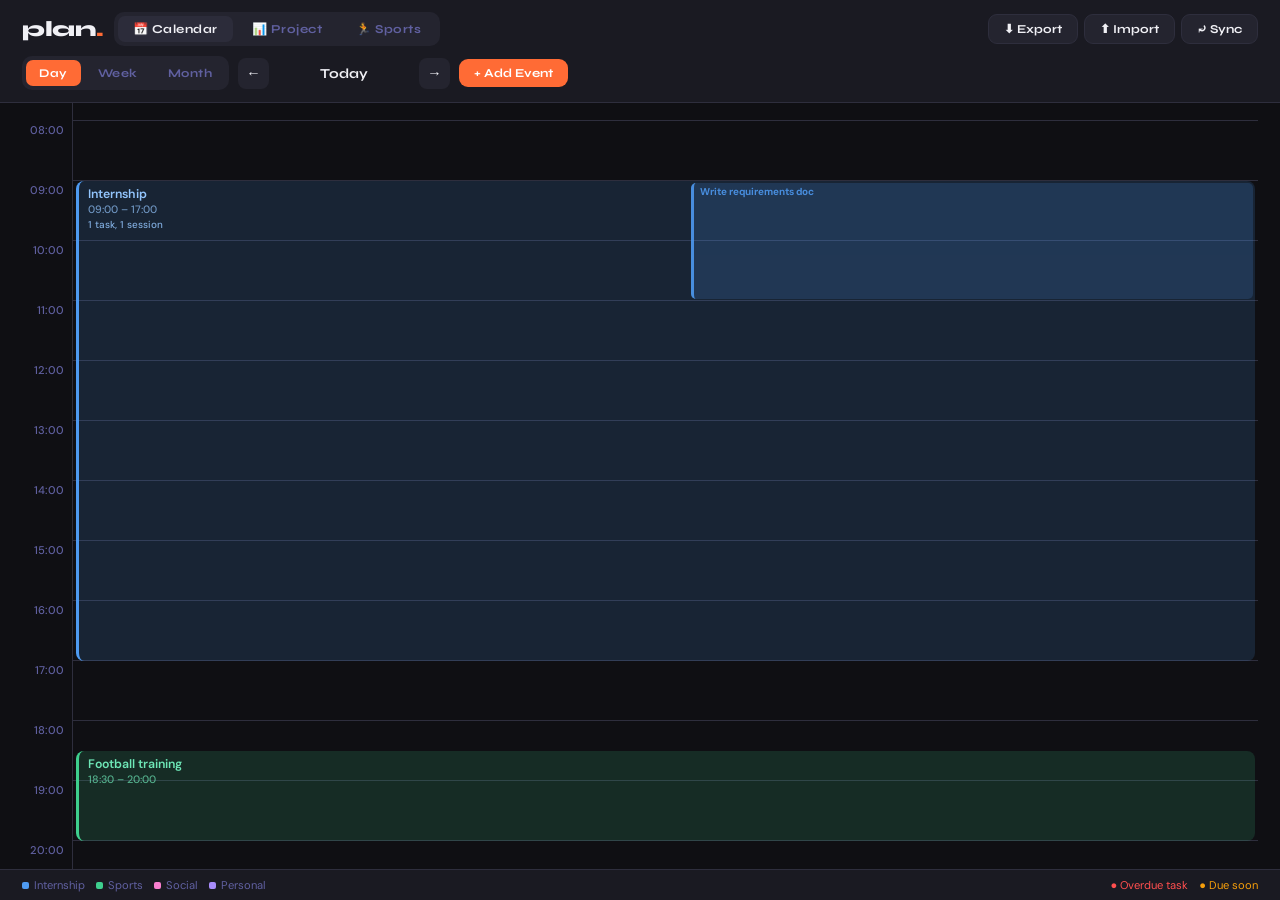
==== index.html @ 1629f1dd "Add files via upload" ====
<!DOCTYPE html>
<html lang="en">
<head>
<meta charset="UTF-8">
<meta name="viewport" content="width=device-width, initial-scale=1.0">
<title>plan.</title>
<link href="https://fonts.googleapis.com/css2?family=Syne:wght@400;600;700;800&family=DM+Sans:ital,wght@0,300;0,400;0,500;1,400&display=swap" rel="stylesheet">
<style>
:root{
  --bg:#0f0f13;--surface:#1a1a22;--surface2:#24242f;--surface3:#2c2c3a;
  --border:#2e2e3d;--text:#f0f0f5;--muted:#6060a0;--accent:#ff6b35;
  --work:#4e9af1;--sports:#3ecf8e;--social:#f97fcf;--personal:#a78bfa;
  --danger:#ff4f4f;--warn:#f59e0b;--ok:#3ecf8e;--radius:12px;
}
*{box-sizing:border-box;margin:0;padding:0;}
body{background:var(--bg);color:var(--text);font-family:'DM Sans',sans-serif;height:100vh;display:flex;flex-direction:column;overflow:hidden;}

/* ─── HEADER ─── */
header{display:flex;align-items:center;justify-content:space-between;padding:12px 22px;border-bottom:1px solid var(--border);background:var(--surface);flex-shrink:0;gap:10px;flex-wrap:wrap;}
.logo{font-family:'Syne',sans-serif;font-weight:800;font-size:1.35rem;letter-spacing:-.5px;white-space:nowrap;}
.logo span{color:var(--accent);}
.page-tabs{display:flex;gap:4px;background:var(--surface2);padding:4px;border-radius:10px;}
.page-tab{padding:6px 15px;border:none;background:none;color:var(--muted);font-family:'Syne',sans-serif;font-weight:700;font-size:.76rem;cursor:pointer;border-radius:7px;transition:all .2s;letter-spacing:.5px;}
.page-tab.active{background:var(--surface3);color:var(--text);}
.view-tabs{display:flex;gap:4px;background:var(--surface2);padding:4px;border-radius:10px;}
.view-tab{padding:6px 13px;border:none;background:none;color:var(--muted);font-family:'Syne',sans-serif;font-weight:700;font-size:.74rem;cursor:pointer;border-radius:7px;transition:all .2s;letter-spacing:.5px;}
.view-tab.active{background:var(--accent);color:#fff;}
.header-nav{display:flex;align-items:center;gap:7px;}
.nav-arrow{background:var(--surface2);border:none;color:var(--text);width:31px;height:31px;border-radius:8px;cursor:pointer;font-size:.9rem;display:flex;align-items:center;justify-content:center;transition:background .2s;}
.nav-arrow:hover{background:var(--border);}
.period-label{font-family:'Syne',sans-serif;font-weight:700;font-size:.86rem;min-width:136px;text-align:center;}
.btn-primary{background:var(--accent);color:#fff;border:none;padding:7px 15px;border-radius:9px;font-family:'Syne',sans-serif;font-weight:700;font-size:.76rem;cursor:pointer;transition:opacity .2s;white-space:nowrap;}
.btn-primary:hover{opacity:.85;}
.btn-secondary{background:var(--surface2);border:1px solid var(--border);color:var(--text);padding:7px 15px;border-radius:9px;font-family:'Syne',sans-serif;font-weight:700;font-size:.76rem;cursor:pointer;transition:background .2s;white-space:nowrap;}
.btn-secondary:hover{background:var(--surface3);}

/* ─── LAYOUT ─── */
.app-body{flex:1;display:flex;overflow:hidden;min-height:0;}
.main-panel{flex:1;overflow-y:auto;overflow-x:hidden;padding:18px 22px;min-height:0;}

/* ─── DAILY ─── */
.daily-view{display:grid;grid-template-columns:50px 1fr;min-width:0;}
.time-col-sticky{position:sticky;left:0;z-index:4;background:var(--bg);}
.time-slot-label{height:60px;display:flex;align-items:flex-start;padding-top:2px;color:var(--muted);font-size:.7rem;font-weight:500;justify-content:flex-end;padding-right:8px;}
.events-col{border-left:1px solid var(--border);position:relative;}
.time-row{height:60px;border-bottom:1px solid var(--border);position:relative;}
.time-row:hover{background:rgba(255,107,53,.03);}
.day-event{position:absolute;border-radius:8px;padding:5px 9px;font-size:.77rem;font-weight:500;cursor:pointer;z-index:2;overflow:hidden;border-left:3px solid;transition:opacity .15s;}
.day-event .ev-title{font-weight:600;white-space:nowrap;overflow:hidden;text-overflow:ellipsis;}
.day-event .ev-time{font-size:.67rem;opacity:.7;}
.day-event .ev-badge{font-size:.62rem;opacity:.85;margin-top:2px;white-space:nowrap;overflow:hidden;text-overflow:ellipsis;}
.day-event .ev-edit{position:absolute;top:4px;right:6px;opacity:0;font-size:.67rem;cursor:pointer;background:rgba(0,0,0,.3);padding:1px 4px;border-radius:3px;}
.day-event:hover .ev-edit{opacity:1;}

/* session chips inside internship blocks */
.session-chip{position:absolute;border-radius:5px;padding:2px 6px;font-size:.62rem;font-weight:700;cursor:pointer;z-index:3;white-space:nowrap;overflow:hidden;text-overflow:ellipsis;border-left:2px solid;opacity:.9;}
.session-chip:hover{opacity:1;filter:brightness(1.15);}

/* ─── WEEKLY ─── */
.week-grid{display:grid;grid-template-columns:50px repeat(7,1fr);border:1px solid var(--border);border-radius:var(--radius);overflow:hidden;}
.week-header-cell{background:var(--surface);padding:9px 4px;text-align:center;font-family:'Syne',sans-serif;font-weight:600;font-size:.72rem;border-bottom:1px solid var(--border);border-right:1px solid var(--border);}
.week-header-cell.today-col{color:var(--accent);}
.week-header-cell .day-num{display:block;font-size:1.2rem;font-weight:800;line-height:1;margin-top:2px;}
.week-time-label{height:50px;display:flex;align-items:flex-start;padding-top:2px;color:var(--muted);font-size:.66rem;justify-content:flex-end;padding-right:6px;border-right:1px solid var(--border);border-bottom:1px solid var(--border);background:var(--surface);}
.week-cell{height:50px;border-right:1px solid var(--border);border-bottom:1px solid var(--border);position:relative;}
.week-cell:hover{background:rgba(255,107,53,.04);}
.week-cell.today-col{background:rgba(255,107,53,.04);}
.week-event{position:absolute;border-radius:5px;padding:2px 5px;font-size:.64rem;font-weight:600;cursor:pointer;overflow:hidden;white-space:nowrap;text-overflow:ellipsis;z-index:2;border-left:3px solid;min-width:0;}

/* ─── MONTHLY ─── */
.month-grid{display:grid;grid-template-columns:repeat(7,1fr);gap:1px;background:var(--border);border:1px solid var(--border);border-radius:var(--radius);overflow:hidden;}
.month-day-header{background:var(--surface);padding:8px;text-align:center;font-family:'Syne',sans-serif;font-weight:700;font-size:.7rem;color:var(--muted);letter-spacing:1px;}
.month-cell{background:var(--surface);min-height:92px;padding:6px;transition:background .15s;}
.month-cell:hover{background:var(--surface2);}
.month-cell.other-month{opacity:.3;}
.month-cell.today{background:rgba(255,107,53,.08);}
.month-day-num{font-family:'Syne',sans-serif;font-weight:700;font-size:.78rem;margin-bottom:4px;width:22px;height:22px;display:flex;align-items:center;justify-content:center;border-radius:50%;}
.today .month-day-num{background:var(--accent);color:#fff;}
.month-event{font-size:.62rem;font-weight:600;border-radius:4px;padding:2px 5px;margin-bottom:2px;cursor:pointer;white-space:nowrap;overflow:hidden;text-overflow:ellipsis;border-left:2px solid;}
.month-more{font-size:.6rem;color:var(--muted);margin-top:2px;}

/* ─── CATEGORIES ─── */
.cat-work{background:rgba(78,154,241,.15);border-color:var(--work);color:#93c5fd;}
.cat-sports{background:rgba(62,207,142,.15);border-color:var(--sports);color:#6ee7b7;}
.cat-social{background:rgba(249,127,207,.15);border-color:var(--social);color:#fbcfe8;}
.cat-personal{background:rgba(167,139,250,.15);border-color:var(--personal);color:#c4b5fd;}

/* ─── GANTT ─── */
.gantt-page{flex:1;display:flex;flex-direction:column;overflow:hidden;}
.gantt-toolbar{padding:13px 22px;border-bottom:1px solid var(--border);display:flex;align-items:center;gap:12px;flex-shrink:0;background:var(--surface);}
.gantt-toolbar h2{font-family:'Syne',sans-serif;font-weight:800;font-size:.98rem;flex:1;}
.progress-bar-wrap{display:flex;align-items:center;gap:8px;}
.progress-bar{width:130px;height:7px;background:var(--surface3);border-radius:10px;overflow:hidden;}
.progress-fill{height:100%;background:linear-gradient(90deg,var(--ok),#2dd4bf);border-radius:10px;transition:width .4s;}
.progress-label{font-size:.74rem;color:var(--muted);font-family:'Syne',sans-serif;font-weight:700;min-width:32px;}
.behind-badge{background:rgba(255,79,79,.1);border:1px solid rgba(255,79,79,.25);color:var(--danger);font-size:.7rem;font-weight:700;padding:3px 9px;border-radius:6px;font-family:'Syne',sans-serif;white-space:nowrap;}
.gantt-container{flex:1;overflow:auto;padding:14px 22px 40px;}
.phase-section{margin-bottom:18px;}
.phase-header{display:flex;align-items:center;gap:8px;margin-bottom:7px;}
.phase-header h3{font-family:'Syne',sans-serif;font-weight:800;font-size:.86rem;letter-spacing:.3px;}
.phase-progress{font-size:.7rem;color:var(--muted);}
.btn-add-task{background:none;border:1px dashed var(--border);color:var(--muted);font-size:.7rem;padding:2px 9px;border-radius:6px;cursor:pointer;transition:all .2s;font-family:'DM Sans',sans-serif;}
.btn-add-task:hover{border-color:var(--accent);color:var(--accent);}
.btn-add-phase{background:none;border:1px dashed var(--border);color:var(--muted);font-size:.76rem;padding:7px 15px;border-radius:8px;cursor:pointer;transition:all .2s;font-family:'Syne',sans-serif;font-weight:700;margin-top:8px;display:block;}
.btn-add-phase:hover{border-color:var(--accent);color:var(--accent);}
.gantt-row{display:flex;align-items:center;margin-bottom:4px;min-height:32px;}
.gantt-info{width:200px;flex-shrink:0;display:flex;align-items:center;gap:6px;padding-right:10px;}
.gantt-status-dot{width:7px;height:7px;border-radius:50%;flex-shrink:0;}
.gantt-status-dot.done{background:var(--ok);}
.gantt-status-dot.in-progress{background:var(--warn);}
.gantt-status-dot.behind{background:var(--danger);}
.gantt-status-dot.todo{background:var(--border);}
.gantt-task-name{font-size:.76rem;font-weight:500;flex:1;white-space:nowrap;overflow:hidden;text-overflow:ellipsis;cursor:pointer;}
.gantt-task-name:hover{color:var(--accent);}
.gantt-bar-area{flex:1;position:relative;height:28px;overflow:visible;}
.gantt-bar{position:absolute;height:20px;top:4px;border-radius:5px;cursor:pointer;transition:opacity .2s;display:flex;align-items:center;padding:0 7px;font-size:.61rem;font-weight:700;white-space:nowrap;overflow:hidden;min-width:4px;}
.gantt-bar:hover{opacity:.75;}
.gantt-bar.behind-bar{box-shadow:0 0 0 2px var(--danger);}
.gantt-bar.done-bar{opacity:.55;}
/* session ticks on gantt bar */
.gantt-session-tick{position:absolute;top:4px;height:20px;width:3px;border-radius:2px;background:rgba(255,255,255,.45);z-index:4;pointer-events:none;}
.gantt-today-line{position:absolute;top:-2px;bottom:-2px;width:2px;background:var(--accent);opacity:.7;z-index:3;pointer-events:none;border-radius:1px;}
.gantt-deadline-marker{position:absolute;top:0;bottom:0;width:2px;background:var(--danger);opacity:.45;z-index:2;pointer-events:none;}
.gantt-warning{display:inline-flex;align-items:center;gap:2px;font-size:.6rem;color:var(--danger);}
.date-headers{display:flex;margin-left:200px;margin-bottom:4px;position:sticky;top:0;z-index:10;background:var(--bg);padding:4px 0;}
.date-header-cell{flex-shrink:0;text-align:center;font-size:.57rem;color:var(--muted);font-weight:600;line-height:1.3;}
.date-header-cell.is-today{color:var(--accent);font-weight:800;}
.gantt-subtask-row{display:flex;align-items:center;margin-bottom:3px;min-height:24px;}
.gantt-subtask-name{font-size:.7rem;color:var(--muted);flex:1;white-space:nowrap;overflow:hidden;text-overflow:ellipsis;cursor:pointer;}
.gantt-subtask-name:hover{color:var(--text);}
.gantt-subtask-name.done-st{text-decoration:line-through;}

/* ─── MODALS ─── */
.modal-overlay{display:none;position:fixed;inset:0;background:rgba(0,0,0,.65);backdrop-filter:blur(4px);z-index:200;align-items:center;justify-content:center;}
.modal-overlay.open{display:flex;}
.modal{background:var(--surface);border:1px solid var(--border);border-radius:16px;padding:22px;width:440px;max-width:95vw;animation:modalIn .2s ease;max-height:90vh;overflow-y:auto;}
.modal.wide{width:520px;}
@keyframes modalIn{from{transform:translateY(12px);opacity:0}to{transform:translateY(0);opacity:1}}
.modal h2{font-family:'Syne',sans-serif;font-weight:800;font-size:1.08rem;margin-bottom:14px;}
.form-group{margin-bottom:12px;}
.form-group label{display:block;font-size:.7rem;font-weight:500;color:var(--muted);margin-bottom:4px;text-transform:uppercase;letter-spacing:.5px;}
.form-group input,.form-group select,.form-group textarea{width:100%;background:var(--surface2);border:1px solid var(--border);border-radius:8px;color:var(--text);padding:8px 10px;font-family:'DM Sans',sans-serif;font-size:.84rem;outline:none;transition:border-color .2s;}
.form-group input:focus,.form-group select:focus,.form-group textarea:focus{border-color:var(--accent);}
.form-row{display:grid;grid-template-columns:1fr 1fr;gap:10px;}
.form-row-3{display:grid;grid-template-columns:1fr 1fr 1fr;gap:10px;}
.form-group select option{background:var(--surface2);}
.modal-actions{display:flex;gap:8px;margin-top:14px;justify-content:flex-end;}
.btn-cancel{background:var(--surface2);border:1px solid var(--border);color:var(--text);padding:7px 14px;border-radius:8px;cursor:pointer;font-family:'Syne',sans-serif;font-weight:600;font-size:.78rem;transition:background .2s;}
.btn-cancel:hover{background:var(--border);}
.btn-save{background:var(--accent);border:none;color:#fff;padding:7px 18px;border-radius:8px;cursor:pointer;font-family:'Syne',sans-serif;font-weight:700;font-size:.78rem;transition:opacity .2s;}
.btn-save:hover{opacity:.85;}
.btn-delete{background:rgba(255,60,60,.1);border:1px solid rgba(255,60,60,.2);color:#ff6060;padding:7px 13px;border-radius:8px;cursor:pointer;font-family:'Syne',sans-serif;font-weight:600;font-size:.78rem;transition:background .2s;margin-right:auto;}
.btn-delete:hover{background:rgba(255,60,60,.2);}
.suggest-box{background:var(--surface2);border:1px solid var(--border);border-radius:8px;padding:9px 11px;margin-top:7px;font-size:.77rem;line-height:1.5;}
.suggest-box strong{color:var(--accent);}
.suggest-box a{color:var(--accent);text-decoration:none;font-weight:700;}

/* ─── TASK POPUP MODAL ─── */
.popup-task{background:var(--surface2);border:1px solid var(--border);border-radius:10px;padding:11px 13px;margin-bottom:8px;}
.popup-task-header{display:flex;align-items:flex-start;gap:9px;}
.popup-task-name{font-family:'Syne',sans-serif;font-weight:700;font-size:.88rem;flex:1;cursor:pointer;}
.popup-task-name:hover{color:var(--accent);}
.popup-task-meta{display:flex;gap:6px;margin-top:5px;flex-wrap:wrap;align-items:center;padding-left:25px;}
.popup-subtasks{margin-top:9px;padding-left:25px;display:flex;flex-direction:column;gap:5px;}
.subtask-row{display:flex;align-items:center;gap:7px;}
.subtask-name{font-size:.8rem;flex:1;cursor:pointer;}
.subtask-name:hover{color:var(--accent);}
.subtask-name.done-st{text-decoration:line-through;color:var(--muted);}
.btn-add-subtask{background:none;border:1px dashed var(--border);color:var(--muted);font-size:.7rem;padding:3px 9px;border-radius:6px;cursor:pointer;width:100%;text-align:left;margin-top:4px;font-family:'DM Sans',sans-serif;transition:all .2s;}
.btn-add-subtask:hover{border-color:var(--accent);color:var(--accent);}

/* sessions list in popup */
.sessions-list{margin-top:9px;padding-left:25px;display:flex;flex-direction:column;gap:5px;}
.session-row{display:flex;align-items:center;gap:7px;background:var(--surface3);border-radius:6px;padding:4px 8px;}
.session-time{font-size:.75rem;font-weight:600;color:var(--text);flex:1;}
.session-del{background:none;border:none;color:var(--muted);font-size:.8rem;cursor:pointer;padding:0 3px;}
.session-del:hover{color:var(--danger);}
.btn-add-session{background:none;border:1px dashed var(--border);color:var(--muted);font-size:.7rem;padding:3px 9px;border-radius:6px;cursor:pointer;width:100%;text-align:left;margin-top:4px;font-family:'DM Sans',sans-serif;transition:all .2s;}
.btn-add-session:hover{border-color:var(--work);color:var(--work);}

/* task check */
.task-check{width:15px;height:15px;border-radius:4px;border:2px solid var(--border);flex-shrink:0;margin-top:1px;cursor:pointer;display:flex;align-items:center;justify-content:center;font-size:.6rem;transition:all .2s;}
.task-check.checked{background:var(--ok);border-color:var(--ok);color:#fff;}
.tag{font-size:.6rem;font-weight:600;padding:2px 6px;border-radius:4px;letter-spacing:.3px;}

/* ─── MISC ─── */
.legend{display:flex;gap:11px;padding:8px 22px;border-top:1px solid var(--border);background:var(--surface);flex-shrink:0;flex-wrap:wrap;}
.legend-item{display:flex;align-items:center;gap:5px;font-size:.7rem;color:var(--muted);}
.legend-dot{width:7px;height:7px;border-radius:2px;}
::-webkit-scrollbar{width:5px;height:5px;}
::-webkit-scrollbar-track{background:transparent;}
::-webkit-scrollbar-thumb{background:var(--border);border-radius:3px;}
.section-label{font-size:.7rem;font-weight:600;color:var(--muted);text-transform:uppercase;letter-spacing:.5px;margin:10px 0 5px;padding-bottom:4px;border-bottom:1px solid var(--border);}
.day-pill{display:inline-flex;align-items:center;gap:4px;background:var(--surface2);border:1px solid var(--border);border-radius:6px;padding:4px 9px;font-size:.74rem;cursor:pointer;transition:all .15s;user-select:none;}
.day-pill:hover{border-color:var(--accent);}
.day-pill input{display:none;}
.day-pill:has(input:checked){background:rgba(255,107,53,.15);border-color:var(--accent);color:var(--accent);}

/* ── SPORTS PAGE ── */
.sports-grid{display:grid;grid-template-columns:1fr 1fr;gap:18px;margin-bottom:24px;}
@media(max-width:700px){.sports-grid{grid-template-columns:1fr;}}
.sports-card{background:var(--surface);border:1px solid var(--border);border-radius:var(--radius);padding:16px 18px;}
.sports-card-header{display:flex;align-items:center;gap:10px;margin-bottom:14px;}
.sports-card-icon{font-size:1.4rem;line-height:1;}
.sports-card-title{font-family:'Syne',sans-serif;font-weight:800;font-size:.95rem;flex:1;}
.sports-card-edit{background:none;border:none;color:var(--muted);font-size:.75rem;cursor:pointer;padding:2px 6px;border-radius:4px;transition:color .2s;}
.sports-card-edit:hover{color:var(--accent);}
.week-progress-bar{height:8px;background:var(--surface2);border-radius:10px;overflow:hidden;margin:6px 0 4px;}
.week-progress-fill{height:100%;border-radius:10px;transition:width .4s;}
.week-dots{display:flex;gap:6px;margin:10px 0 14px;flex-wrap:wrap;}
.week-dot{width:32px;height:32px;border-radius:8px;border:1.5px solid var(--border);display:flex;align-items:center;justify-content:center;font-size:.65rem;font-weight:700;cursor:pointer;transition:all .2s;flex-direction:column;gap:1px;}
.week-dot.done{border-color:transparent;color:#fff;}
.week-dot.planned{opacity:.7;border-style:dashed;}
.week-dot.empty{color:var(--muted);}
.week-dot:hover{border-color:var(--accent);}
.week-dot .dot-day{font-size:.55rem;opacity:.7;}
.workout-list{display:flex;flex-direction:column;gap:6px;}
.workout-row{display:flex;align-items:center;gap:10px;background:var(--surface2);border-radius:8px;padding:8px 10px;cursor:pointer;transition:border .2s;border:1px solid transparent;}
.workout-row:hover{border-color:var(--border);}
.workout-row-icon{font-size:1rem;}
.workout-row-info{flex:1;min-width:0;}
.workout-row-name{font-size:.8rem;font-weight:600;white-space:nowrap;overflow:hidden;text-overflow:ellipsis;}
.workout-row-meta{font-size:.68rem;color:var(--muted);}
.workout-row-time{font-size:.7rem;color:var(--muted);text-align:right;flex-shrink:0;}
.races-section{margin-top:4px;}
.race-card{background:var(--surface);border:1px solid var(--border);border-radius:var(--radius);padding:14px 16px;margin-bottom:10px;display:flex;align-items:center;gap:14px;cursor:pointer;transition:border-color .2s;}
.race-card:hover{border-color:var(--accent);}
.race-countdown{text-align:center;flex-shrink:0;width:56px;}
.race-countdown-num{font-family:'Syne',sans-serif;font-weight:800;font-size:1.6rem;line-height:1;color:var(--accent);}
.race-countdown-unit{font-size:.6rem;color:var(--muted);text-transform:uppercase;letter-spacing:.5px;}
.race-info{flex:1;min-width:0;}
.race-name{font-family:'Syne',sans-serif;font-weight:700;font-size:.9rem;margin-bottom:3px;}
.race-meta{font-size:.72rem;color:var(--muted);display:flex;gap:10px;flex-wrap:wrap;}
.race-past{opacity:.5;}
.sports-section-title{font-family:'Syne',sans-serif;font-weight:800;font-size:.82rem;color:var(--muted);text-transform:uppercase;letter-spacing:.8px;margin:20px 0 10px;}
.btn-add-workout{background:none;border:1px dashed var(--border);color:var(--muted);font-size:.72rem;padding:6px 12px;border-radius:7px;cursor:pointer;width:100%;text-align:center;font-family:'DM Sans',sans-serif;transition:all .2s;margin-top:8px;}
.btn-add-workout:hover{border-color:var(--accent);color:var(--accent);}
.stat-row{display:flex;gap:12px;margin-bottom:14px;flex-wrap:wrap;}
.stat-box{background:var(--surface2);border-radius:8px;padding:8px 12px;flex:1;min-width:70px;text-align:center;}
.stat-num{font-family:'Syne',sans-serif;font-weight:800;font-size:1.1rem;color:var(--text);}
.stat-lbl{font-size:.62rem;color:var(--muted);text-transform:uppercase;letter-spacing:.3px;}
.no-sports-empty{color:var(--muted);text-align:center;padding:60px 20px;font-size:.9rem;}
</style>
</head>
<body>

<header>
  <div class="logo">plan<span>.</span></div>
  <div class="page-tabs">
    <button class="page-tab active" onclick="showPage('calendar')">📅 Calendar</button>
    <button class="page-tab" onclick="showPage('project')">📊 Project</button>
    <button class="page-tab" onclick="showPage('sports')">🏃 Sports</button>
  </div>
  <div style="display:flex;align-items:center;gap:6px;margin-left:auto;">
    <button class="btn-secondary" onclick="exportData()" title="Export all data as JSON backup">⬇ Export</button>
    <label class="btn-secondary" style="cursor:pointer;margin:0;" title="Import data from JSON backup">⬆ Import<input type="file" accept=".json" onchange="importData(event)" style="display:none"></label>
    <button class="btn-secondary" onclick="syncLoad()" title="Load latest plan from server">⤾ Sync</button>
  </div>
  <div id="cal-controls" style="display:flex;align-items:center;gap:9px;flex-wrap:wrap;">
    <div class="view-tabs">
      <button class="view-tab active" onclick="switchView('daily')">Day</button>
      <button class="view-tab" onclick="switchView('weekly')">Week</button>
      <button class="view-tab" onclick="switchView('monthly')">Month</button>
    </div>
    <div class="header-nav">
      <button class="nav-arrow" onclick="navigate(-1)">←</button>
      <div class="period-label" id="period-label"></div>
      <button class="nav-arrow" onclick="navigate(1)">→</button>
    </div>
    <button class="btn-primary" onclick="openEventModal()">+ Add Event</button>
  </div>
  <div id="proj-controls" style="display:none;align-items:center;gap:9px;">
    <button class="btn-primary" onclick="openTaskModal()">+ Add Task</button>
    <button class="btn-secondary" onclick="openPhaseModal()">+ Add Phase</button>
  </div>
  <div id="sports-controls" style="display:none;align-items:center;gap:9px;">
    <button class="btn-primary" onclick="openSportModal()">+ Add Sport</button>
    <button class="btn-secondary" onclick="openRaceModal()">+ Add Race</button>
    <button class="btn-secondary" onclick="openGoalModal()">+ Weekly Goal</button>
  </div>
</header>

<div class="app-body">
  <div id="calendar-page" style="display:flex;flex:1;overflow:hidden;">
    <div class="main-panel" id="main-content"></div>
  </div>
  <div id="project-page" class="gantt-page" style="display:none;">
    <div class="gantt-toolbar">
      <h2>Internship Project</h2>
      <div class="progress-bar-wrap">
        <div class="progress-bar"><div class="progress-fill" id="progress-fill" style="width:0%"></div></div>
        <div class="progress-label" id="progress-label">0%</div>
      </div>
      <div class="behind-badge" id="behind-badge" style="display:none">⚠ Behind</div>
    </div>
    <div class="gantt-container" id="gantt-container"></div>
  </div>

  <!-- SPORTS PAGE -->
  <div id="sports-page" style="display:none;flex:1;flex-direction:column;overflow:hidden;">
    <div style="flex:1;overflow-y:auto;padding:20px 24px;" id="sports-content"></div>
  </div>
</div>

<div class="legend" id="legend-bar">
  <div class="legend-item"><div class="legend-dot" style="background:var(--work)"></div>Internship</div>
  <div class="legend-item"><div class="legend-dot" style="background:var(--sports)"></div>Sports</div>
  <div class="legend-item"><div class="legend-dot" style="background:var(--social)"></div>Social</div>
  <div class="legend-item"><div class="legend-dot" style="background:var(--personal)"></div>Personal</div>
  <div style="flex:1"></div>
  <div class="legend-item" style="color:var(--danger);">● Overdue task</div>
  <div class="legend-item" style="color:var(--warn);">● Due soon</div>
</div>

<!-- ── EVENT MODAL ── -->
<div class="modal-overlay" id="ev-modal">
  <div class="modal wide">
    <h2 id="ev-modal-title">Add Event</h2>
    <div class="form-group"><label>Title</label><input type="text" id="ev-title" placeholder="What's happening?"></div>
    <div class="form-row">
      <div class="form-group"><label>Category</label>
        <select id="ev-cat">
          <option value="work">Internship</option><option value="sports">Sports</option>
          <option value="social">Social</option><option value="personal">Personal</option>
        </select>
      </div>
      <div class="form-group"><label>Start date</label><input type="date" id="ev-date"></div>
    </div>
    <div class="form-row">
      <div class="form-group"><label>Start time</label><input type="time" id="ev-start"></div>
      <div class="form-group"><label>End time</label><input type="time" id="ev-end"></div>
    </div>
    <!-- Repeat section -->
    <div class="section-label" style="margin-top:14px;">Repeat</div>
    <div class="form-group">
      <label>Repeat pattern</label>
      <select id="ev-repeat" onchange="toggleRepeatOptions()">
        <option value="none">No repeat — single event</option>
        <option value="daily">Every day</option>
        <option value="weekdays">Every weekday (Mon–Fri)</option>
        <option value="weekly">Every week (same day)</option>
        <option value="custom">Every N days</option>
        <option value="weekpick">On specific weekdays</option>
      </select>
    </div>
    <div id="repeat-options" style="display:none;">
      <div id="repeat-interval-row" class="form-row" style="display:none;">
        <div class="form-group"><label>Repeat every</label>
          <div style="display:flex;align-items:center;gap:8px;">
            <input type="number" id="ev-interval" value="2" min="1" max="90" style="width:70px;">
            <span style="color:var(--muted);font-size:.82rem;">days</span>
          </div>
        </div>
        <div class="form-group"><label>&nbsp;</label><div style="color:var(--muted);font-size:.75rem;padding-top:10px;">e.g. 2 = every other day</div></div>
      </div>
      <div id="repeat-weekpick-row" style="display:none;margin-bottom:12px;">
        <label style="display:block;font-size:.7rem;font-weight:500;color:var(--muted);margin-bottom:6px;text-transform:uppercase;letter-spacing:.5px;">Days of week</label>
        <div style="display:flex;gap:6px;flex-wrap:wrap;">
          <label class="day-pill"><input type="checkbox" value="1" class="weekday-cb"> Mon</label>
          <label class="day-pill"><input type="checkbox" value="2" class="weekday-cb"> Tue</label>
          <label class="day-pill"><input type="checkbox" value="3" class="weekday-cb"> Wed</label>
          <label class="day-pill"><input type="checkbox" value="4" class="weekday-cb"> Thu</label>
          <label class="day-pill"><input type="checkbox" value="5" class="weekday-cb"> Fri</label>
          <label class="day-pill"><input type="checkbox" value="6" class="weekday-cb"> Sat</label>
          <label class="day-pill"><input type="checkbox" value="0" class="weekday-cb"> Sun</label>
        </div>
      </div>
      <div class="form-group"><label>Repeat until</label><input type="date" id="ev-until"></div>
      <div id="repeat-preview" style="font-size:.75rem;color:var(--muted);margin-top:-4px;margin-bottom:8px;"></div>
    </div>
    <div class="form-group"><label>Notes</label><textarea id="ev-notes" rows="2"></textarea></div>
    <div class="modal-actions">
      <button class="btn-delete" id="ev-del-btn" style="display:none" onclick="deleteEvent()">Delete</button>
      <button class="btn-delete" id="ev-del-series-btn" style="display:none;background:rgba(255,60,60,.07);" onclick="deleteEventSeries()">Delete all in series</button>
      <button class="btn-cancel" onclick="closeModal('ev-modal')">Cancel</button>
      <button class="btn-save" onclick="saveEvent()">Save</button>
    </div>
  </div>
</div>

<!-- ── TASK MODAL ── -->
<div class="modal-overlay" id="task-modal">
  <div class="modal wide">
    <h2 id="task-modal-title">Add Task</h2>
    <div class="form-group"><label>Task name</label><input type="text" id="t-name" placeholder="What needs to be done?"></div>
    <div class="form-row">
      <div class="form-group"><label>Phase</label><select id="t-phase"></select></div>
      <div class="form-group"><label>Priority</label>
        <select id="t-priority">
          <option value="high">High</option><option value="medium" selected>Medium</option><option value="low">Low</option>
        </select>
      </div>
    </div>
    <!-- Task spans a date range -->
    <div class="section-label">Time span</div>
    <div class="form-row">
      <div class="form-group"><label>Start date</label><input type="date" id="t-startdate"></div>
      <div class="form-group"><label>Deadline / end date</label><input type="date" id="t-deadline"></div>
    </div>
    <div class="form-group"><label>Status</label>
      <select id="t-status">
        <option value="todo">To Do</option><option value="in-progress">In Progress</option><option value="done">Done</option>
      </select>
    </div>
    <div class="form-group"><label>Notes</label><textarea id="t-notes" rows="2"></textarea></div>
    <div id="suggest-area"></div>
    <div class="modal-actions">
      <button class="btn-delete" id="t-del-btn" style="display:none" onclick="deleteTask()">Delete</button>
      <button class="btn-cancel" onclick="closeModal('task-modal')">Cancel</button>
      <button class="btn-save" onclick="saveTask()">Save</button>
    </div>
  </div>
</div>

<!-- ── PHASE MODAL ── -->
<div class="modal-overlay" id="phase-modal">
  <div class="modal">
    <h2 id="phase-modal-title">Add Phase</h2>
    <div class="form-group"><label>Phase name</label><input type="text" id="ph-name" placeholder="e.g. Research, Development…"></div>
    <div class="form-row">
      <div class="form-group"><label>Start date</label><input type="date" id="ph-start"></div>
      <div class="form-group"><label>End date</label><input type="date" id="ph-end"></div>
    </div>
    <div class="form-group"><label>Color</label>
      <select id="ph-color">
        <option value="#4e9af1">Blue</option><option value="#3ecf8e">Green</option>
        <option value="#f97fcf">Pink</option><option value="#a78bfa">Purple</option>
        <option value="#f59e0b">Amber</option><option value="#ff6b35">Orange</option>
      </select>
    </div>
    <div class="modal-actions">
      <button class="btn-delete" id="ph-del-btn" style="display:none" onclick="deletePhase()">Delete phase</button>
      <button class="btn-cancel" onclick="closeModal('phase-modal')">Cancel</button>
      <button class="btn-save" onclick="savePhase()">Save</button>
    </div>
  </div>
</div>

<!-- ── TASK POPUP MODAL (calendar click) ── -->
<div class="modal-overlay" id="task-popup-modal">
  <div class="modal wide">
    <div style="display:flex;align-items:flex-start;justify-content:space-between;gap:12px;margin-bottom:16px;">
      <div>
        <div id="popup-day-label" style="font-size:.72rem;color:var(--muted);margin-bottom:3px;"></div>
        <h2 style="margin-bottom:0;">Work session tasks</h2>
      </div>
      <button onclick="closeModal('task-popup-modal')" style="background:none;border:none;color:var(--muted);font-size:1.1rem;cursor:pointer;padding:4px;flex-shrink:0;">✕</button>
    </div>
    <div id="popup-tasks-list"></div>
    <div style="margin-top:12px;border-top:1px solid var(--border);padding-top:12px;">
      <button class="btn-primary" onclick="closeModal('task-popup-modal');showPage('project');" style="width:100%;">→ Manage tasks in Project view</button>
    </div>
  </div>
</div>

<!-- ── ADD SESSION MODAL ── -->
<div class="modal-overlay" id="session-modal">
  <div class="modal">
    <h2>Schedule work session</h2>
    <div id="session-task-label" style="font-size:.82rem;color:var(--muted);margin-bottom:14px;"></div>
    <div class="form-group"><label>Date</label><input type="date" id="sess-date"></div>
    <div class="form-row">
      <div class="form-group"><label>Start time</label><input type="time" id="sess-start" value="09:00"></div>
      <div class="form-group"><label>End time</label><input type="time" id="sess-end" value="11:00"></div>
    </div>
    <div class="modal-actions">
      <button class="btn-cancel" onclick="closeModal('session-modal')">Cancel</button>
      <button class="btn-save" onclick="saveSession()">Add session</button>
    </div>
  </div>
</div>

<!-- ── SUBTASK MODAL ── -->
<div class="modal-overlay" id="subtask-modal">
  <div class="modal">
    <h2 id="subtask-modal-title">Add Sub-task</h2>
    <div class="form-group"><label>Sub-task name</label><input type="text" id="st-name" placeholder="What needs to be done?"></div>
    <div class="modal-actions">
      <button class="btn-delete" id="st-del-btn" style="display:none" onclick="deleteSubtask()">Delete</button>
      <button class="btn-cancel" onclick="closeModal('subtask-modal')">Cancel</button>
      <button class="btn-save" onclick="saveSubtask()">Save</button>
    </div>
  </div>
</div>


<!-- ── SPORT MODAL ── -->
<div class="modal-overlay" id="sport-modal">
  <div class="modal">
    <h2 id="sport-modal-title">Add Sport</h2>
    <div class="form-group"><label>Sport name</label><input type="text" id="sp-name" placeholder="e.g. Running, Gym, Cycling…"></div>
    <div class="form-group"><label>Icon / emoji</label><input type="text" id="sp-icon" placeholder="🏃" maxlength="4"></div>
    <div class="form-group"><label>Color</label>
      <select id="sp-color">
        <option value="#3ecf8e">Green</option><option value="#4e9af1">Blue</option>
        <option value="#f59e0b">Amber</option><option value="#f97fcf">Pink</option>
        <option value="#a78bfa">Purple</option><option value="#ff6b35">Orange</option>
        <option value="#ff4f4f">Red</option><option value="#2dd4bf">Teal</option>
      </select>
    </div>
    <div class="modal-actions">
      <button class="btn-delete" id="sp-del-btn" style="display:none" onclick="deleteSport()">Delete sport</button>
      <button class="btn-cancel" onclick="closeModal('sport-modal')">Cancel</button>
      <button class="btn-save" onclick="saveSport()">Save</button>
    </div>
  </div>
</div>

<!-- ── WEEKLY GOAL MODAL ── -->
<div class="modal-overlay" id="goal-modal">
  <div class="modal">
    <h2 id="goal-modal-title">Weekly Goal</h2>
    <div class="form-group"><label>Sport</label><select id="gl-sport"></select></div>
    <div class="form-row">
      <div class="form-group"><label>Sessions per week</label><input type="number" id="gl-sessions" min="1" max="21" value="3"></div>
      <div class="form-group"><label>Target duration (min)</label><input type="number" id="gl-duration" min="0" placeholder="e.g. 45"></div>
    </div>
    <div class="form-group"><label>Target distance (km, optional)</label><input type="number" id="gl-distance" min="0" step="0.1" placeholder="e.g. 8"></div>
    <div class="form-group"><label>Notes</label><textarea id="gl-notes" rows="2" placeholder="e.g. easy pace, zone 2…"></textarea></div>
    <div class="modal-actions">
      <button class="btn-delete" id="gl-del-btn" style="display:none" onclick="deleteGoal()">Delete goal</button>
      <button class="btn-cancel" onclick="closeModal('goal-modal')">Cancel</button>
      <button class="btn-save" onclick="saveGoal()">Save</button>
    </div>
  </div>
</div>

<!-- ── RACE MODAL ── -->
<div class="modal-overlay" id="race-modal">
  <div class="modal wide">
    <h2 id="race-modal-title">Add Race</h2>
    <div class="form-group"><label>Race name</label><input type="text" id="rc-name" placeholder="e.g. Amsterdam Marathon 2026"></div>
    <div class="form-row">
      <div class="form-group"><label>Date</label><input type="date" id="rc-date"></div>
      <div class="form-group"><label>Sport</label><select id="rc-sport"></select></div>
    </div>
    <div class="form-row">
      <div class="form-group"><label>Distance</label>
        <select id="rc-dist-preset" onchange="raceDistPreset()">
          <option value="">Custom…</option>
          <option value="5">5K</option><option value="10">10K</option>
          <option value="21.1">Half Marathon</option><option value="42.2">Marathon</option>
          <option value="tri-sprint">Triathlon Sprint</option>
          <option value="tri-olympic">Triathlon Olympic</option>
          <option value="tri-70.3">Triathlon 70.3</option>
          <option value="tri-full">Triathlon Full (Ironman)</option>
        </select>
      </div>
      <div class="form-group"><label>Distance (km)</label><input type="number" id="rc-distance" min="0" step="0.1" placeholder="km"></div>
    </div>
    <div class="form-group"><label>Target finish time</label><input type="text" id="rc-target" placeholder="e.g. 3:45:00 or sub-4h"></div>
    <div class="form-group"><label>Notes</label><textarea id="rc-notes" rows="2"></textarea></div>
    <div class="modal-actions">
      <button class="btn-delete" id="rc-del-btn" style="display:none" onclick="deleteRace()">Delete race</button>
      <button class="btn-cancel" onclick="closeModal('race-modal')">Cancel</button>
      <button class="btn-save" onclick="saveRace()">Save</button>
    </div>
  </div>
</div>

<!-- ── WORKOUT LOG MODAL ── -->
<div class="modal-overlay" id="workout-modal">
  <div class="modal wide">
    <h2 id="workout-modal-title">Log Workout</h2>
    <div class="form-row">
      <div class="form-group"><label>Sport</label><select id="wk-sport"></select></div>
      <div class="form-group"><label>Date</label><input type="date" id="wk-date"></div>
    </div>
    <div class="form-row">
      <div class="form-group"><label>Start time</label><input type="time" id="wk-start" value="07:00" oninput="wkAutoCalc()"></div>
      <div class="form-group"><label>End time</label><input type="time" id="wk-end" value="08:00" oninput="wkAutoCalc()"></div>
    </div>
    <!-- Running fields -->
    <div id="wk-run-fields">
      <div class="form-row">
        <div class="form-group">
          <label>Distance (km)</label>
          <input type="number" id="wk-distance" min="0" step="0.1" placeholder="e.g. 8" oninput="wkAutoCalc()">
        </div>
        <div class="form-group">
          <label>Pace (min/km)</label>
          <input type="text" id="wk-pace" placeholder="e.g. 5:45" oninput="wkAutoCalc()">
        </div>
      </div>
      <div class="form-group">
        <label>Duration (min) <span id="wk-dur-hint" style="color:var(--muted);font-size:.68rem;font-weight:400;"></span></label>
        <input type="number" id="wk-duration" min="0" placeholder="auto-calculated from pace × distance">
      </div>
    </div>
    <!-- Gym fields -->
    <div id="wk-gym-fields" style="display:none;">
      <div class="form-group">
        <label>Workout type</label>
        <select id="wk-gymtype">
          <option value="Leg day">🦵 Leg day</option>
          <option value="Push day">💪 Push day</option>
          <option value="Pull day">🏋️ Pull day</option>
          <option value="Full body">⚡ Full body</option>
          <option value="Cardio">🏃 Cardio</option>
          <option value="Core">🎯 Core</option>
          <option value="Other">Other</option>
        </select>
      </div>
      <div class="form-group">
        <label>Duration (min)</label>
        <input type="number" id="wk-gym-duration" min="0" placeholder="e.g. 60">
      </div>
    </div>
    <div class="form-group"><label>Notes / how it felt</label><textarea id="wk-notes" rows="2" placeholder="Easy run, felt good…"></textarea></div>
    <div id="wk-cal-hint" style="font-size:.75rem;color:var(--muted);margin-bottom:8px;display:none;">📅 This will also add a sports event to your calendar.</div>
    <div class="modal-actions">
      <button class="btn-delete" id="wk-del-btn" style="display:none" onclick="deleteWorkout()">Delete</button>
      <button class="btn-cancel" onclick="closeModal('workout-modal')">Cancel</button>
      <button class="btn-save" onclick="saveWorkout()">Save</button>
    </div>
  </div>
</div>

<script>
// ══════════════════════════════════════════════════
// CONSTANTS & UTILS
// ══════════════════════════════════════════════════
const DS=['Sun','Mon','Tue','Wed','Thu','Fri','Sat'];
const MN=['January','February','March','April','May','June','July','August','September','October','November','December'];

function load(k,d){try{return JSON.parse(localStorage.getItem(k)||'null')||d;}catch{return d;}}
function persist(k,v){localStorage.setItem(k,JSON.stringify(v));}
function uid(){return Math.random().toString(36).slice(2,9);}
function today0(){const d=new Date();d.setHours(0,0,0,0);return d;}
function parseD(s){
  if(!s)return null;
  const p=s.split('-');
  if(p.length!==3)return null;
  const d=new Date(+p[0],+p[1]-1,+p[2]);
  return isNaN(d.getTime())?null:d;
}
function fmtD(d){
  if(!d)return'';
  const x=d instanceof Date?d:parseD(d);
  if(!x)return'';
  return`${x.getFullYear()}-${String(x.getMonth()+1).padStart(2,'0')}-${String(x.getDate()).padStart(2,'0')}`;
}
function toMin(t){if(!t)return 0;const[h,m]=t.split(':').map(Number);return h*60+m;}
function minToTime(m){return`${String(Math.floor(m/60)).padStart(2,'0')}:${String(m%60).padStart(2,'0')}`;}
function addDays(d,n){const x=new Date(d);x.setDate(x.getDate()+n);return x;}

// ══════════════════════════════════════════════════
// DATA
// DATA MODEL:
//   events  = calendar blocks (title, cat, date, start, end, notes)
//   phases  = project phases  (name, start, end, color)
//   tasks   = project tasks   (name, phaseId, priority, startDate, deadline, status, notes)
//             NB: NO more single "planned" date — sessions handle scheduling
//   sessions= work sessions   (taskId, date, startTime, endTime)
//             each session links a task to a specific time slot on a specific day
//   subtasks= sub-tasks       (taskId, name, done)
// ══════════════════════════════════════════════════
let events  = load('pl3_events',[]);
let phases  = load('pl3_phases',[]);
let tasks   = load('pl3_tasks',[]);
let sessions= load('pl3_sessions',[]);
let subtasks= load('pl3_subtasks',[]);

// ── SEED (runs only once; data persists via localStorage after that) ──
const _seeded=load('pl3_seeded',false);
if(!_seeded){
  const td=today0();
  const a=(n)=>fmtD(addDays(td,n));
  events=[
    {id:'e1',title:'Internship',cat:'work',date:a(0),start:'09:00',end:'17:00',notes:''},
    {id:'e2',title:'Football training',cat:'sports',date:a(0),start:'18:30',end:'20:00',notes:''},
    {id:'e3',title:'Dinner w/ girlfriend',cat:'social',date:a(0),start:'20:30',end:'22:00',notes:''},
    {id:'e4',title:'Internship',cat:'work',date:a(1),start:'09:00',end:'17:00',notes:''},
    {id:'e5',title:'Gym',cat:'sports',date:a(1),start:'07:00',end:'08:00',notes:''},
    {id:'e6',title:'Internship',cat:'work',date:a(2),start:'09:00',end:'17:00',notes:''},
    {id:'e7',title:'Internship',cat:'work',date:a(3),start:'09:00',end:'17:00',notes:''},
    {id:'e8',title:'Internship',cat:'work',date:a(4),start:'09:00',end:'17:00',notes:''},
    {id:'e9',title:'Friends hangout',cat:'social',date:a(5),start:'15:00',end:'20:00',notes:''},
  ];
  phases=[
    {id:'ph1',name:'Research',start:a(-7),end:a(5),color:'#4e9af1'},
    {id:'ph2',name:'Development',start:a(6),end:a(28),color:'#3ecf8e'},
    {id:'ph3',name:'Testing & Delivery',start:a(29),end:a(45),color:'#a78bfa'},
  ];
  tasks=[
    {id:'t1',name:'Stakeholder interviews',phaseId:'ph1',priority:'high',startDate:a(-8),deadline:a(1),status:'done',notes:''},
    {id:'t2',name:'Literature review',phaseId:'ph1',priority:'medium',startDate:a(-4),deadline:a(3),status:'done',notes:''},
    {id:'t3',name:'Write requirements doc',phaseId:'ph1',priority:'high',startDate:a(0),deadline:a(5),status:'in-progress',notes:'Draft in progress'},
    {id:'t4',name:'Design architecture',phaseId:'ph2',priority:'high',startDate:a(6),deadline:a(12),status:'todo',notes:''},
    {id:'t5',name:'Build core module',phaseId:'ph2',priority:'high',startDate:a(9),deadline:a(20),status:'todo',notes:''},
    {id:'t6',name:'API integration',phaseId:'ph2',priority:'medium',startDate:a(16),deadline:a(24),status:'todo',notes:''},
    {id:'t7',name:'Write unit tests',phaseId:'ph3',priority:'medium',startDate:a(28),deadline:a(33),status:'todo',notes:''},
    {id:'t8',name:'Final presentation',phaseId:'ph3',priority:'high',startDate:a(38),deadline:a(43),status:'todo',notes:'Prepare slides'},
  ];
  sessions=[
    {id:'s1',taskId:'t3',date:a(0),startTime:'09:00',endTime:'11:00'},
    {id:'s2',taskId:'t3',date:a(1),startTime:'09:00',endTime:'12:00'},
    {id:'s3',taskId:'t3',date:a(2),startTime:'14:00',endTime:'17:00'},
  ];
  persist('pl3_events',events);
  persist('pl3_phases',phases);
  persist('pl3_tasks',tasks);
  persist('pl3_sessions',sessions);
  persist('pl3_seeded',true);
}

// ══════════════════════════════════════════════════
// STATE
// ══════════════════════════════════════════════════
let currentPage='calendar';
let currentView='daily';
let currentDate=today0();
let dragEvId=null;
let currentPopupDate=null;
let editEvId=null;
let editTaskId=null;
let editSubtaskId=null;
let editSubtaskTaskId=null;
let editSessionTaskId=null;
let editSessionPrefillDate=null;
let editPhaseId=null;

// ══════════════════════════════════════════════════
// PAGE SWITCH
// ══════════════════════════════════════════════════
function showPage(p){
  currentPage=p;
  document.getElementById('calendar-page').style.display=p==='calendar'?'flex':'none';
  document.getElementById('project-page').style.display=p==='project'?'flex':'none';
  document.getElementById('project-page').style.flexDirection='column';
  document.getElementById('sports-page').style.display=p==='sports'?'flex':'none';
  document.getElementById('sports-page').style.flexDirection='column';
  document.getElementById('cal-controls').style.display=p==='calendar'?'flex':'none';
  document.getElementById('proj-controls').style.display=p==='project'?'flex':'none';
  document.getElementById('sports-controls').style.display=p==='sports'?'flex':'none';
  document.getElementById('legend-bar').style.display=p==='calendar'?'flex':'none';
  document.querySelectorAll('.page-tab').forEach((t,i)=>t.classList.toggle('active',['calendar','project','sports'][i]===p));
  if(p==='project')renderGantt();
  else if(p==='sports')renderSports();
  else render();
}

// ══════════════════════════════════════════════════
// CALENDAR NAVIGATION
// ══════════════════════════════════════════════════
function switchView(v){
  currentView=v;
  document.querySelectorAll('.view-tab').forEach((t,i)=>t.classList.toggle('active',['daily','weekly','monthly'][i]===v));
  render();
}
function navigate(d){
  if(currentView==='daily')currentDate.setDate(currentDate.getDate()+d);
  else if(currentView==='weekly')currentDate.setDate(currentDate.getDate()+d*7);
  else currentDate.setMonth(currentDate.getMonth()+d);
  render();
}
function updateLabel(){
  const el=document.getElementById('period-label');
  const td=today0();
  if(currentView==='daily'){
    el.textContent=currentDate.getTime()===td.getTime()?'Today':`${DS[currentDate.getDay()]}, ${currentDate.getDate()} ${MN[currentDate.getMonth()].slice(0,3)}`;
  }else if(currentView==='weekly'){
    const ws=wkStart(new Date(currentDate));
    const we=new Date(ws);we.setDate(we.getDate()+6);
    el.textContent=`${ws.getDate()} ${MN[ws.getMonth()].slice(0,3)} – ${we.getDate()} ${MN[we.getMonth()].slice(0,3)}`;
  }else{
    el.textContent=`${MN[currentDate.getMonth()]} ${currentDate.getFullYear()}`;
  }
}
function wkStart(d){const s=new Date(d);s.setDate(s.getDate()-s.getDay());s.setHours(0,0,0,0);return s;}
function render(){
  if(currentPage!=='calendar')return;
  updateLabel();
  const main=document.getElementById('main-content');
  if(currentView==='daily')renderDaily(main);
  else if(currentView==='weekly')renderWeekly(main);
  else renderMonthly(main);
}
function evCls(cat){return`cat-${cat}`;}

// ══════════════════════════════════════════════════
// COLLISION LAYOUT
// ══════════════════════════════════════════════════
function layoutEvents(evs){
  const sorted=evs.slice().sort((a,b)=>a.sm-b.sm);
  const cols=[];
  sorted.forEach(ev=>{
    let placed=false;
    for(let c=0;c<cols.length;c++){if(ev.sm>=cols[c]){cols[c]=ev.em;ev._col=c;placed=true;break;}}
    if(!placed){ev._col=cols.length;cols.push(ev.em);}
  });
  sorted.forEach(ev=>{
    let maxCol=0;
    sorted.forEach(ev2=>{if(ev2.sm<ev.em&&ev2.em>ev.sm)maxCol=Math.max(maxCol,ev2._col);});
    ev._total=maxCol+1;
  });
  return sorted;
}

// ══════════════════════════════════════════════════
// DAILY VIEW
// ══════════════════════════════════════════════════
function renderDaily(main){
  const ds=fmtD(currentDate);
  const dayEvs=events.filter(e=>e.date===ds&&e.start).map(ev=>({...ev,sm:toMin(ev.start),em:ev.end?toMin(ev.end):toMin(ev.start)+60}));
  let h='<div class="daily-view"><div class="time-col-sticky">';
  for(let i=0;i<24;i++)h+=`<div class="time-slot-label">${i===0?'':(i<10?'0'+i:i)+':00'}</div>`;
  h+='</div><div class="events-col" id="evcol">';
  for(let i=0;i<24;i++)h+=`<div class="time-row" ondragover="event.preventDefault()" ondrop="dropD(event,'${ds}',${i})"></div>`;
  h+='</div></div>';
  main.innerHTML=h;
  const col=document.getElementById('evcol');
  const laid=layoutEvents(dayEvs);
  laid.forEach(ev=>{
    const gap=3,pct=100/ev._total,leftPct=ev._col*pct;
    // count sessions & overdue for work events
    const daySess=ev.cat==='work'?sessionsOnDate(ds):[];
    const ovCnt=daySess.filter(s=>{const t=tasks.find(x=>x.id===s.taskId);return t&&isOverdue(t);}).length;
    const uniqueTasks=[...new Set(daySess.map(s=>s.taskId))].length;
    const badge=daySess.length?`<div class="ev-badge">${uniqueTasks} task${uniqueTasks!==1?'s':''}, ${daySess.length} session${daySess.length!==1?'s':''}${ovCnt?` · <span style="color:var(--danger)">⚠${ovCnt}</span>`:''}</div>`:'';
    const el=document.createElement('div');
    el.className=`day-event ${evCls(ev.cat)}`;
    el.style.cssText=`top:${(ev.sm/60)*60}px;height:${Math.max(((ev.em-ev.sm)/60)*60,30)}px;left:calc(${leftPct}% + ${gap}px);width:calc(${pct}% - ${gap*2}px);`;
    el.draggable=true;
    el.innerHTML=`<div class="ev-title">${ev.title}</div><div class="ev-time">${ev.start}${ev.end?' – '+ev.end:''}</div>${badge}<div class="ev-edit" onclick="event.stopPropagation();openEventModal('${ev.id}')">✎</div>`;
    el.addEventListener('dragstart',e=>{dragEvId=ev.id;e.dataTransfer.effectAllowed='move';});
    el.addEventListener('click',()=>clickEvent(ev,ds));
    col.appendChild(el);

    // Draw session chips in the RIGHT half of the internship block, positioned by their scheduled time
    if(ev.cat==='work'){
      const evHeightPx=Math.max(((ev.em-ev.sm)/60)*60,30);
      daySess.forEach(s=>{
        const t=tasks.find(x=>x.id===s.taskId);if(!t)return;
        const ph=phases.find(p=>p.id===t.phaseId);
        const color=ph?ph.color:'#a78bfa';
        const sm2=toMin(s.startTime),em2=toMin(s.endTime);
        const clampedSm=Math.max(sm2,ev.sm),clampedEm=Math.min(em2,ev.em);
        if(clampedEm<=clampedSm)return;
        const chip=document.createElement('div');
        chip.className='session-chip';
        // Position chip at its actual scheduled time within the block (right 48% of width)
        const topPx=((clampedSm-ev.sm)/60)*60+2;
        const heightPx=Math.max(((clampedEm-clampedSm)/60)*60-4,16);
        chip.style.cssText=`top:${topPx}px;height:${heightPx}px;left:52%;right:2px;background:${color}30;border-left:3px solid ${color};color:${color};border-radius:5px;`;
        chip.textContent=t.name;
        chip.title=`${t.name} · ${s.startTime}–${s.endTime}`;
        chip.addEventListener('click',e=>{e.stopPropagation();openTaskPanel(ds,ev);});
        el.appendChild(chip);
      });
    }
  });
  main.scrollTop=8*60;
}
function clickEvent(ev,ds){
  if(ev.cat==='work')openTaskPanel(ds,ev);
  else openEventModal(ev.id);
}

// ══════════════════════════════════════════════════
// WEEKLY VIEW
// ══════════════════════════════════════════════════
function renderWeekly(main){
  const ws=wkStart(new Date(currentDate));
  const td=today0();
  let h='<div class="week-grid"><div class="week-time-label"></div>';
  for(let d=0;d<7;d++){
    const day=new Date(ws);day.setDate(ws.getDate()+d);
    const isTd=day.getTime()===td.getTime();
    h+=`<div class="week-header-cell${isTd?' today-col':''}">${DS[day.getDay()]}<span class="day-num">${day.getDate()}</span></div>`;
  }
  for(let i=0;i<24;i++){
    h+=`<div class="week-time-label">${i===0?'':(i<10?'0'+i:i)+':00'}</div>`;
    for(let d=0;d<7;d++){
      const day=new Date(ws);day.setDate(ws.getDate()+d);
      const isTd=day.getTime()===td.getTime();
      const ds=fmtD(day);
      h+=`<div class="week-cell${isTd?' today-col':''}" data-date="${ds}" data-hour="${i}" ondragover="event.preventDefault()" ondrop="dropW(event,'${ds}',${i})"></div>`;
    }
  }
  h+='</div>';
  main.innerHTML=h;
  for(let d=0;d<7;d++){
    const day=new Date(ws);day.setDate(ws.getDate()+d);
    const ds=fmtD(day);
    const dayEvs=events.filter(e=>e.date===ds&&e.start).map(ev=>({...ev,sm:toMin(ev.start),em:ev.end?toMin(ev.end):toMin(ev.start)+60}));
    const laid=layoutEvents(dayEvs);
    laid.forEach(ev=>{
      const sh=Math.floor(ev.sm/60);
      const cell=main.querySelector(`.week-cell[data-date="${ds}"][data-hour="${sh}"]`);
      if(!cell)return;
      const daySess=ev.cat==='work'?sessionsOnDate(ds):[];
      const hasOv=daySess.some(s=>{const t=tasks.find(x=>x.id===s.taskId);return t&&isOverdue(t);});
      const gap=1,pct=100/ev._total;
      const el=document.createElement('div');
      el.className=`week-event ${evCls(ev.cat)}`;
      el.style.cssText=`top:${((ev.sm%60)/60)*50}px;height:${Math.max(((ev.em-ev.sm)/60)*50,16)}px;left:calc(${ev._col*pct}% + ${gap}px);width:calc(${pct}% - ${gap*2}px);right:auto;${hasOv?'box-shadow:0 0 0 1.5px var(--danger);':''}`;
      el.draggable=true;el.textContent=ev.title;
      el.addEventListener('dragstart',e=>{dragEvId=ev.id;e.dataTransfer.effectAllowed='move';});
      el.addEventListener('click',()=>clickEvent(ev,ds));
      cell.appendChild(el);
    });
  }
}

// ══════════════════════════════════════════════════
// MONTHLY VIEW
// ══════════════════════════════════════════════════
function renderMonthly(main){
  const yr=currentDate.getFullYear(),mo=currentDate.getMonth();
  const first=new Date(yr,mo,1),last=new Date(yr,mo+1,0);
  const td=today0();
  let h='<div class="month-grid">';
  DS.forEach(d=>{h+=`<div class="month-day-header">${d}</div>`;});
  const pad=first.getDay();
  for(let i=0;i<pad;i++){const d=new Date(first);d.setDate(d.getDate()-(pad-i));h+=mCell(d,true,td);}
  for(let d=1;d<=last.getDate();d++)h+=mCell(new Date(yr,mo,d),false,td);
  const ep=6-last.getDay();
  for(let i=1;i<=ep;i++){const d=new Date(last);d.setDate(d.getDate()+i);h+=mCell(d,true,td);}
  h+='</div>';
  main.innerHTML=h;
  main.querySelectorAll('.month-cell[data-date]').forEach(cell=>{
    const ds=cell.dataset.date;
    const dayEvs=events.filter(e=>e.date===ds);
    dayEvs.slice(0,3).forEach(ev=>{
      const daySess=ev.cat==='work'?sessionsOnDate(ds):[];
      const hasOv=daySess.some(s=>{const t=tasks.find(x=>x.id===s.taskId);return t&&isOverdue(t);});
      const el=document.createElement('div');
      el.className=`month-event ${evCls(ev.cat)}`;
      if(hasOv)el.style.boxShadow='0 0 0 1.5px var(--danger)';
      el.textContent=(ev.start?ev.start+' ':'')+ev.title;
      el.draggable=true;
      el.addEventListener('dragstart',e=>{dragEvId=ev.id;e.dataTransfer.effectAllowed='move';});
      el.addEventListener('click',()=>clickEvent(ev,ds));
      cell.appendChild(el);
    });
    if(dayEvs.length>3){const m=document.createElement('div');m.className='month-more';m.textContent=`+${dayEvs.length-3} more`;cell.appendChild(m);}
    cell.addEventListener('dragover',e=>e.preventDefault());
    cell.addEventListener('drop',e=>{
      if(!dragEvId)return;
      const idx=events.findIndex(ev=>ev.id===dragEvId);
      if(idx!==-1){events[idx].date=ds;persist('pl3_events',events);}
      dragEvId=null;render();
    });
  });
}
function mCell(day,other,td){
  const ds=fmtD(day);
  const isTd=day.getTime()===td.getTime();
  return`<div class="month-cell${other?' other-month':''}${isTd?' today':''}" data-date="${ds}"><div class="month-day-num">${day.getDate()}</div></div>`;
}
function dropD(e,ds,hour){
  if(!dragEvId)return;
  const idx=events.findIndex(ev=>ev.id===dragEvId);if(idx===-1)return;
  const ev=events[idx];
  const rect=e.currentTarget.getBoundingClientRect();
  const offMin=Math.round(((e.clientY-rect.top)/60)*60);
  const total=hour*60+Math.max(0,Math.min(59,offMin));
  const ns=minToTime(total);
  let ne=ev.end;
  if(ev.start&&ev.end){const dur=toMin(ev.end)-toMin(ev.start);ne=minToTime(total+dur);}
  events[idx]={...ev,date:ds,start:ns,end:ne};
  persist('pl3_events',events);dragEvId=null;render();
}
function dropW(e,ds,hour){
  if(!dragEvId)return;
  const idx=events.findIndex(ev=>ev.id===dragEvId);if(idx===-1)return;
  const ev=events[idx];
  const dur=(ev.start&&ev.end)?toMin(ev.end)-toMin(ev.start):60;
  const rect=e.currentTarget.getBoundingClientRect();
  const offMin=Math.round(((e.clientY-rect.top)/50)*60);
  const total=hour*60+Math.max(0,Math.min(59,offMin));
  events[idx]={...ev,date:ds,start:minToTime(total),end:minToTime(total+dur)};
  persist('pl3_events',events);dragEvId=null;render();
}

// ══════════════════════════════════════════════════
// SESSION / TASK HELPERS
// ══════════════════════════════════════════════════
function sessionsOnDate(ds){return sessions.filter(s=>s.date===ds);}
function sessionsForTask(taskId){return sessions.filter(s=>s.taskId===taskId);}
function isOverdue(t){
  if(t.status==='done')return false;
  const td=today0(),dl=parseD(t.deadline);
  return dl&&dl<td;
}
function isDueSoon(t){
  if(t.status==='done')return false;
  const dl=parseD(t.deadline);if(!dl)return false;
  return(dl-today0())/86400000<=3&&dl>=today0();
}
// tasks active on a given date (startDate <= date <= deadline)
function tasksActiveOnDate(ds){
  const d=parseD(ds);if(!d)return[];
  return tasks.filter(t=>{
    if(t.status==='done')return false;
    const s=parseD(t.startDate),e=parseD(t.deadline);
    // include if date is within span OR if task is overdue (past deadline, not done)
    if(s&&e&&d>=s&&d<=e) return true;
    if(e&&d>e) return true; // overdue — still show so user can plan catch-up time
    return false;
  });
}

// ══════════════════════════════════════════════════
// TASK POPUP MODAL
// ══════════════════════════════════════════════════
function openTaskPanel(ds,ev){
  currentPopupDate=ds;
  const d=parseD(ds);
  document.getElementById('popup-day-label').textContent=`${DS[d.getDay()]} ${d.getDate()} ${MN[d.getMonth()].slice(0,3)} · Internship`;
  renderPopupTasks(ds);
  openModal('task-popup-modal');
}
function renderPopupTasks(ds){
  // Show ALL tasks whose span includes this date, with their sessions on this day
  const active=tasksActiveOnDate(ds);
  const cont=document.getElementById('popup-tasks-list');
  if(!active.length){
    cont.innerHTML='<div style="color:var(--muted);font-size:.84rem;text-align:center;padding:22px 0;">No tasks span this day.<br>Go to Project view to create tasks.</div>';
    return;
  }
  let h='';
  active.forEach(t=>{
    const ph=phases.find(p=>p.id===t.phaseId);
    const ov=isOverdue(t),soon=isDueSoon(t);
    const dlStyle=ov?'color:var(--danger)':soon?'color:var(--warn)':'color:var(--muted)';
    const dlTxt=t.deadline?'Deadline: '+t.deadline:'';
    const subs=subtasks.filter(s=>s.taskId===t.id);
    const subDone=subs.filter(s=>s.done).length;
    const isDone=t.status==='done';
    // sessions on THIS day for this task
    const daySessions=sessions.filter(s=>s.taskId===t.id&&s.date===ds);
    const sessHtml=daySessions.map(s=>`
      <div class="session-row">
        <div class="session-time">⏱ ${s.startTime} – ${s.endTime}</div>
        <button class="session-del" onclick="deleteSession('${s.id}')" title="Remove session">✕</button>
      </div>`).join('');
    const subsHtml=subs.map(s=>`
      <div class="subtask-row">
        <div class="task-check${s.done?' checked':''}" onclick="toggleSubtask('${s.id}')">${s.done?'✓':''}</div>
        <div class="subtask-name${s.done?' done-st':''}" onclick="openSubtaskModal('${s.id}','${t.id}')">${s.name}</div>
      </div>`).join('');

    h+=`<div class="popup-task">
      <div class="popup-task-header">
        <div class="task-check${isDone?' checked':''}" onclick="toggleTask('${t.id}')">${isDone?'✓':''}</div>
        <div class="popup-task-name" onclick="openTaskModal('${t.id}')" style="${isDone?'text-decoration:line-through;opacity:.5':''}">
          ${t.name}${ov?' <span style="color:var(--danger)">⚠</span>':''}
        </div>
      </div>
      <div class="popup-task-meta">
        ${ph?`<span class="tag" style="background:${ph.color}22;color:${ph.color};border-radius:4px;padding:2px 6px">${ph.name}</span>`:''}
        ${dlTxt?`<span style="font-size:.62rem;${dlStyle}">${dlTxt}</span>`:''}
        <span style="font-size:.62rem;color:var(--muted)">${t.priority}</span>
        ${subs.length?`<span style="font-size:.62rem;color:var(--muted)">${subDone}/${subs.length} sub-tasks</span>`:''}
      </div>
      ${daySessions.length?`<div class="sessions-list">${sessHtml}</div>`:''}
      <button class="btn-add-session" onclick="openSessionModal('${t.id}','${ds}')">+ Schedule time on this day</button>
      ${subs.length?`<div class="popup-subtasks">${subsHtml}</div>`:''}
      <button class="btn-add-subtask" onclick="openSubtaskModal(null,'${t.id}')">+ Add sub-task</button>
    </div>`;
  });
  cont.innerHTML=h;
}
function toggleTask(id){
  const idx=tasks.findIndex(t=>t.id===id);if(idx===-1)return;
  tasks[idx].status=tasks[idx].status==='done'?'in-progress':'done';
  persist('pl3_tasks',tasks);
  if(currentPopupDate)renderPopupTasks(currentPopupDate);
  if(currentPage==='project')renderGantt();
  render();
}

// ══════════════════════════════════════════════════
// GANTT
// ══════════════════════════════════════════════════
function renderGantt(){
  const allDates=[
    ...phases.map(p=>[p.start,p.end]).flat(),
    ...tasks.map(t=>[t.startDate,t.deadline]).flat(),
    ...sessions.map(s=>s.date)
  ].filter(Boolean);
  const gc=document.getElementById('gantt-container');
  if(!allDates.length){gc.innerHTML='<div style="color:var(--muted);text-align:center;padding:60px">Add a phase to get started.</div>';return;}

  const minD=new Date(Math.min(...allDates.map(s=>parseD(s))));
  const maxD=new Date(Math.max(...allDates.map(s=>parseD(s))));
  minD.setDate(minD.getDate()-3);maxD.setDate(maxD.getDate()+6);
  const totalDays=Math.ceil((maxD-minD)/86400000)+1;
  const dayW=Math.max(22,Math.min(40,Math.floor((window.innerWidth-300)/totalDays)));
  const td=today0();
  const todayOff=Math.round((td-minD)/86400000);

  // stats
  const done=tasks.filter(t=>t.status==='done').length;
  const pct=tasks.length?Math.round(done/tasks.length*100):0;
  document.getElementById('progress-fill').style.width=pct+'%';
  document.getElementById('progress-label').textContent=pct+'%';
  const behind=tasks.filter(t=>isOverdue(t)).length;
  const bb=document.getElementById('behind-badge');
  bb.style.display=behind?'inline-flex':'none';
  if(behind)bb.textContent=`⚠ ${behind} behind`;

  // date header
  let hdrH='<div class="date-headers">';
  for(let i=0;i<totalDays;i++){
    const d=addDays(minD,i);
    const isTd=d.getTime()===td.getTime();
    const showLbl=i===0||d.getDate()===1||(totalDays<=90&&d.getDay()===1)||(totalDays>90&&d.getDate()%7===0);
    hdrH+=`<div class="date-header-cell${isTd?' is-today':''}" style="width:${dayW}px">${showLbl?`${d.getDate()}<br>${MN[d.getMonth()].slice(0,3)}`:(isTd?'◆':'')}</div>`;
  }
  hdrH+='</div>';

  let body='';
  phases.forEach(ph=>{
    const phTasks=tasks.filter(t=>t.phaseId===ph.id);
    const phDone=phTasks.filter(t=>t.status==='done').length;
    body+=`<div class="phase-section">
      <div class="phase-header">
        <div style="width:8px;height:8px;border-radius:2px;background:${ph.color};flex-shrink:0"></div>
        <h3 style="cursor:pointer;flex:1;" onclick="openPhaseModal('${ph.id}')" title="Edit phase">${ph.name}</h3>
        <div class="phase-progress">${phDone}/${phTasks.length}</div>
        <button class="btn-add-task" onclick="openPhaseModal('${ph.id}')" style="border-color:transparent;" title="Edit">✎</button>
        <button class="btn-add-task" onclick="openTaskModal(null,'${ph.id}')">+ Task</button>
        <button class="btn-add-task" onclick="openPhaseModal('${ph.id}')" style="margin-left:4px;">✎ Edit</button>
      </div>`;

    // phase span
    if(ph.start&&ph.end){
      const ps=Math.max(0,Math.round((parseD(ph.start)-minD)/86400000));
      const pe=Math.round((parseD(ph.end)-minD)/86400000);
      body+=`<div class="gantt-row">
        <div class="gantt-info"><div class="gantt-task-name" style="color:var(--muted);font-style:italic;font-size:.7rem">${ph.name} span</div></div>
        <div class="gantt-bar-area">
          ${todayOff>=0?`<div class="gantt-today-line" style="left:${todayOff*dayW}px"></div>`:''}
          <div style="position:absolute;left:${ps*dayW}px;width:${(pe-ps+1)*dayW}px;height:4px;top:12px;border-radius:3px;background:${ph.color};opacity:.2"></div>
        </div></div>`;
    }

    phTasks.forEach(t=>{
      const ov=isOverdue(t),soon=isDueSoon(t);
      const dotCls=t.status==='done'?'done':ov?'behind':t.status==='in-progress'?'in-progress':'todo';
      const startD=parseD(t.startDate),deadlineD=parseD(t.deadline);
      const barStart=startD||deadlineD;
      const barEnd=deadlineD||startD;
      let barL=0,barW=dayW;
      if(barStart)barL=Math.max(0,Math.round((barStart-minD)/86400000))*dayW;
      if(barStart&&barEnd){
        const spanDays=Math.round((barEnd-barStart)/86400000);
        barW=Math.max(dayW,(spanDays+1)*dayW);
      }
      const dlOff=deadlineD?Math.round((deadlineD-minD)/86400000):null;

      // Session ticks — show where work sessions are planned within the bar
      const tSessions=sessionsForTask(t.id);
      const ticksHtml=tSessions.map(s=>{
        const sD=parseD(s.date);if(!sD)return'';
        const off=Math.round((sD-minD)/86400000);
        const tickL=off*dayW;
        if(tickL<barL||tickL>barL+barW)return'';
        return`<div class="gantt-session-tick" style="left:${tickL}px" title="${s.date} ${s.startTime}–${s.endTime}"></div>`;
      }).join('');

      const totalSessionHours=tSessions.reduce((acc,s)=>(acc+(toMin(s.endTime)-toMin(s.startTime))/60),0).toFixed(1);

      body+=`<div class="gantt-row">
        <div class="gantt-info">
          <div class="gantt-status-dot ${dotCls}"></div>
          <div class="gantt-task-name" onclick="openTaskModal('${t.id}')" title="${t.name}">${t.name}${ov?` <span class="gantt-warning">⚠</span>`:''}</div>
        </div>
        <div class="gantt-bar-area">
          ${todayOff>=0?`<div class="gantt-today-line" style="left:${todayOff*dayW}px"></div>`:''}
          ${dlOff!==null?`<div class="gantt-deadline-marker" style="left:${dlOff*dayW}px" title="Deadline: ${t.deadline}"></div>`:''}
          <div class="gantt-bar${ov?' behind-bar':''}${t.status==='done'?' done-bar':''}"
            style="left:${barL}px;width:${barW}px;background:${ph.color}"
            onclick="openTaskModal('${t.id}')"
            title="${t.name}\nStart: ${t.startDate||'—'} | Deadline: ${t.deadline||'—'}\nPlanned: ${totalSessionHours}h in ${tSessions.length} session${tSessions.length!==1?'s':''}">
            ${t.status==='done'?'✓ ':''}${t.name}
          </div>
          ${ticksHtml}
        </div>
      </div>`;

      // Sub-task rows
      subtasks.filter(s=>s.taskId===t.id).forEach(s=>{
        body+=`<div class="gantt-subtask-row">
          <div style="width:200px;flex-shrink:0;display:flex;align-items:center;gap:6px;padding-left:18px;padding-right:10px;">
            <div class="task-check${s.done?' checked':''}" style="width:12px;height:12px;border-radius:3px;border:1.5px solid var(--border);flex-shrink:0;display:flex;align-items:center;justify-content:center;font-size:.54rem;cursor:pointer;${s.done?'background:var(--ok);border-color:var(--ok);color:#fff':''}" onclick="toggleSubtask('${s.id}')">${s.done?'✓':''}</div>
            <div class="gantt-subtask-name${s.done?' done-st':''}" onclick="openSubtaskModal('${s.id}','${t.id}')">${s.name}</div>
          </div>
          <div class="gantt-bar-area"></div>
        </div>`;
      });
      body+=`<button class="btn-add-subtask" style="margin-left:200px;margin-bottom:6px;width:auto;" onclick="openSubtaskModal(null,'${t.id}')">+ Sub-task</button>`;
    });
    body+='</div>';
  });
  body+=`<button class="btn-add-phase" onclick="openPhaseModal()">+ Add Phase</button>`;
  gc.innerHTML=hdrH+body;
}

// ══════════════════════════════════════════════════
// MODALS
// ══════════════════════════════════════════════════
function closeModal(id){document.getElementById(id).classList.remove('open');}
function openModal(id){document.getElementById(id).classList.add('open');}

// ── EVENT ──
function toggleRepeatOptions(){
  const val=document.getElementById('ev-repeat').value;
  const opts=document.getElementById('repeat-options');
  const intRow=document.getElementById('repeat-interval-row');
  const pickRow=document.getElementById('repeat-weekpick-row');
  opts.style.display=val==='none'?'none':'block';
  intRow.style.display=val==='custom'?'flex':'none';
  pickRow.style.display=val==='weekpick'?'block':'none';
  updateRepeatPreview();
}
function updateRepeatPreview(){
  const val=document.getElementById('ev-repeat').value;
  const startVal=document.getElementById('ev-date').value;
  const untilVal=document.getElementById('ev-until').value;
  const prev=document.getElementById('repeat-preview');
  if(val==='none'||!startVal||!untilVal){prev.textContent='';return;}
  const dates=computeRepeatDates(val,startVal,untilVal);
  prev.textContent=`→ Creates ${dates.length} event${dates.length!==1?'s':''}`;
}
function computeRepeatDates(pattern,startVal,untilVal){
  const start=parseD(startVal),until=parseD(untilVal);
  if(!start||!until||until<start)return[startVal];
  const dates=[];
  let cur=new Date(start);
  const interval=parseInt(document.getElementById('ev-interval').value)||2;
  const pickedDays=[...document.querySelectorAll('.weekday-cb:checked')].map(cb=>parseInt(cb.value));
  while(cur<=until){
    const ds=fmtD(cur);
    const dow=cur.getDay();
    if(pattern==='daily') dates.push(ds);
    else if(pattern==='weekdays'&&dow>=1&&dow<=5) dates.push(ds);
    else if(pattern==='weekly'&&dow===start.getDay()) dates.push(ds);
    else if(pattern==='custom'){
      const diffDays=Math.round((cur-start)/86400000);
      if(diffDays%interval===0) dates.push(ds);
    }
    else if(pattern==='weekpick'&&pickedDays.includes(dow)) dates.push(ds);
    cur=addDays(cur,1);
  }
  return dates;
}
function openEventModal(id){
  editEvId=id||null;
  // reset repeat UI
  document.getElementById('ev-repeat').value='none';
  document.getElementById('repeat-options').style.display='none';
  document.getElementById('repeat-interval-row').style.display='none';
  document.getElementById('repeat-weekpick-row').style.display='none';
  document.getElementById('repeat-preview').textContent='';
  document.querySelectorAll('.weekday-cb').forEach(cb=>cb.checked=false);
  document.getElementById('ev-until').value='';
  document.getElementById('ev-interval').value='2';

  if(id){
    const ev=events.find(e=>e.id===id);if(!ev)return;
    document.getElementById('ev-modal-title').textContent='Edit Event';
    document.getElementById('ev-title').value=ev.title;
    document.getElementById('ev-cat').value=ev.cat;
    document.getElementById('ev-date').value=ev.date;
    document.getElementById('ev-start').value=ev.start||'';
    document.getElementById('ev-end').value=ev.end||'';
    document.getElementById('ev-notes').value=ev.notes||'';
    document.getElementById('ev-del-btn').style.display='block';
    // show delete series btn if part of a series
    const hasSeries=ev.seriesId&&events.filter(e=>e.seriesId===ev.seriesId).length>1;
    document.getElementById('ev-del-series-btn').style.display=hasSeries?'block':'none';
    // hide repeat UI for edits (editing one occurrence only)
    document.getElementById('ev-repeat').closest('.form-group').style.display='none';
    document.getElementById('repeat-options').style.display='none';
  }else{
    document.getElementById('ev-modal-title').textContent='Add Event';
    document.getElementById('ev-title').value='';
    document.getElementById('ev-cat').value='work';
    document.getElementById('ev-date').value=fmtD(currentDate);
    document.getElementById('ev-start').value='09:00';
    document.getElementById('ev-end').value='17:00';
    document.getElementById('ev-notes').value='';
    document.getElementById('ev-del-btn').style.display='none';
    document.getElementById('ev-del-series-btn').style.display='none';
    document.getElementById('ev-repeat').closest('.form-group').style.display='block';
  }
  // hook preview update
  ['ev-date','ev-until','ev-interval'].forEach(id=>{
    const el=document.getElementById(id);
    if(el)el.oninput=updateRepeatPreview;
  });
  document.querySelectorAll('.weekday-cb').forEach(cb=>cb.onchange=updateRepeatPreview);
  openModal('ev-modal');
  setTimeout(()=>document.getElementById('ev-title').focus(),80);
}
function saveEvent(){
  const title=document.getElementById('ev-title').value.trim();
  if(!title){document.getElementById('ev-title').focus();return;}
  const base={
    title,cat:document.getElementById('ev-cat').value,
    start:document.getElementById('ev-start').value,
    end:document.getElementById('ev-end').value,
    notes:document.getElementById('ev-notes').value
  };
  if(editEvId){
    // editing a single occurrence — just update it
    const i=events.findIndex(e=>e.id===editEvId);
    if(i!==-1)events[i]={...events[i],...base};
  }else{
    const pattern=document.getElementById('ev-repeat').value;
    const startVal=document.getElementById('ev-date').value;
    const untilVal=document.getElementById('ev-until').value;
    if(pattern!=='none'&&untilVal){
      const dates=computeRepeatDates(pattern,startVal,untilVal);
      const seriesId=uid();
      dates.forEach(date=>events.push({id:uid(),seriesId,...base,date}));
    }else{
      events.push({id:uid(),...base,date:startVal});
    }
  }
  persist('pl3_events',events);closeModal('ev-modal');render();
}
function deleteEvent(){
  if(!editEvId)return;
  events=events.filter(e=>e.id!==editEvId);
  persist('pl3_events',events);closeModal('ev-modal');render();
}
function deleteEventSeries(){
  if(!editEvId)return;
  const ev=events.find(e=>e.id===editEvId);
  if(!ev||!ev.seriesId)return;
  if(!confirm(`Delete all ${events.filter(e=>e.seriesId===ev.seriesId).length} events in this series?`))return;
  events=events.filter(e=>e.seriesId!==ev.seriesId);
  persist('pl3_events',events);closeModal('ev-modal');render();
}

// ── TASK ──
function openTaskModal(id,prefillPhase){
  editTaskId=id||null;
  const sel=document.getElementById('t-phase');
  sel.innerHTML=phases.map(p=>`<option value="${p.id}">${p.name}</option>`).join('')||'<option value="">Add a phase first</option>';
  if(id){
    const t=tasks.find(x=>x.id===id);if(!t)return;
    document.getElementById('task-modal-title').textContent='Edit Task';
    document.getElementById('t-name').value=t.name;
    sel.value=t.phaseId||'';
    document.getElementById('t-priority').value=t.priority||'medium';
    document.getElementById('t-startdate').value=t.startDate||'';
    document.getElementById('t-deadline').value=t.deadline||'';
    document.getElementById('t-status').value=t.status||'todo';
    document.getElementById('t-notes').value=t.notes||'';
    document.getElementById('t-del-btn').style.display='block';
  }else{
    document.getElementById('task-modal-title').textContent='Add Task';
    document.getElementById('t-name').value='';
    if(prefillPhase)sel.value=prefillPhase;
    document.getElementById('t-priority').value='medium';
    document.getElementById('t-startdate').value='';
    document.getElementById('t-deadline').value='';
    document.getElementById('t-status').value='todo';
    document.getElementById('t-notes').value='';
    document.getElementById('t-del-btn').style.display='none';
  }
  document.getElementById('suggest-area').innerHTML='';
  document.getElementById('t-deadline').oninput=suggestSessions;
  openModal('task-modal');
  setTimeout(()=>document.getElementById('t-name').focus(),80);
}
function suggestSessions(){
  const sd=document.getElementById('t-startdate').value;
  const dl=document.getElementById('t-deadline').value;
  if(!sd&&!dl){document.getElementById('suggest-area').innerHTML='';return;}
  const dlD=parseD(dl),sdD=parseD(sd);
  const td=today0();
  const workEvs=events.filter(e=>e.cat==='work');
  let workDays=[];
  const from=sdD||td,to=dlD||addDays(from,14);
  for(let i=0;i<=90;i++){
    const d=addDays(from,i);
    if(d>to)break;
    const ds=fmtD(d);
    if(workEvs.some(e=>e.date===ds))workDays.push(ds);
  }
  const area=document.getElementById('suggest-area');
  if(workDays.length){
    area.innerHTML=`<div class="suggest-box">💡 <strong>${workDays.length}</strong> internship day${workDays.length!==1?'s':''} in this task's span. You can schedule work sessions from the calendar popup.</div>`;
  }else{
    area.innerHTML=`<div class="suggest-box" style="color:var(--warn)">⚠ No internship days found in this range. Add internship events to the calendar first.</div>`;
  }
}
function saveTask(){
  const name=document.getElementById('t-name').value.trim();
  if(!name){document.getElementById('t-name').focus();return;}
  const t={
    id:editTaskId||uid(),name,
    phaseId:document.getElementById('t-phase').value,
    priority:document.getElementById('t-priority').value,
    startDate:document.getElementById('t-startdate').value,
    deadline:document.getElementById('t-deadline').value,
    status:document.getElementById('t-status').value,
    notes:document.getElementById('t-notes').value,
  };
  if(editTaskId){const i=tasks.findIndex(x=>x.id===editTaskId);if(i!==-1)tasks[i]=t;}else tasks.push(t);
  persist('pl3_tasks',tasks);closeModal('task-modal');
  if(currentPage==='project')renderGantt();
  if(currentPopupDate)renderPopupTasks(currentPopupDate);
  render();
}
function deleteTask(){
  if(!editTaskId)return;
  tasks=tasks.filter(t=>t.id!==editTaskId);
  sessions=sessions.filter(s=>s.taskId!==editTaskId);
  subtasks=subtasks.filter(s=>s.taskId!==editTaskId);
  persist('pl3_tasks',tasks);persist('pl3_sessions',sessions);persist('pl3_subtasks',subtasks);
  closeModal('task-modal');
  if(currentPage==='project')renderGantt();
  if(currentPopupDate)renderPopupTasks(currentPopupDate);
}

// ── SESSION ──
function openSessionModal(taskId,prefillDate){
  editSessionTaskId=taskId;
  editSessionPrefillDate=prefillDate||fmtD(currentDate);
  const t=tasks.find(x=>x.id===taskId);
  document.getElementById('session-task-label').textContent=t?`Task: "${t.name}"`:'';
  document.getElementById('sess-date').value=editSessionPrefillDate;
  document.getElementById('sess-start').value='09:00';
  document.getElementById('sess-end').value='11:00';
  // Pre-fill with internship block times if one exists
  const workEv=events.find(e=>e.cat==='work'&&e.date===editSessionPrefillDate);
  if(workEv){
    document.getElementById('sess-start').value=workEv.start||'09:00';
    document.getElementById('sess-end').value=workEv.end||'17:00';
  }
  openModal('session-modal');
}
function saveSession(){
  const date=document.getElementById('sess-date').value;
  const startTime=document.getElementById('sess-start').value;
  const endTime=document.getElementById('sess-end').value;
  if(!date||!startTime||!endTime){return;}
  sessions.push({id:uid(),taskId:editSessionTaskId,date,startTime,endTime});
  persist('pl3_sessions',sessions);
  closeModal('session-modal');
  if(currentPopupDate)renderPopupTasks(currentPopupDate);
  if(currentPage==='project')renderGantt();
  render();
}
function deleteSession(id){
  sessions=sessions.filter(s=>s.id!==id);
  persist('pl3_sessions',sessions);
  if(currentPopupDate)renderPopupTasks(currentPopupDate);
  if(currentPage==='project')renderGantt();
  render();
}

// ── SUBTASK ──
function openSubtaskModal(id,taskId){
  editSubtaskId=id||null;
  editSubtaskTaskId=taskId;
  if(id){
    const s=subtasks.find(x=>x.id===id);if(!s)return;
    document.getElementById('subtask-modal-title').textContent='Edit Sub-task';
    document.getElementById('st-name').value=s.name;
    document.getElementById('st-del-btn').style.display='block';
  }else{
    document.getElementById('subtask-modal-title').textContent='Add Sub-task';
    document.getElementById('st-name').value='';
    document.getElementById('st-del-btn').style.display='none';
  }
  openModal('subtask-modal');
  setTimeout(()=>document.getElementById('st-name').focus(),80);
}
function saveSubtask(){
  const name=document.getElementById('st-name').value.trim();
  if(!name){document.getElementById('st-name').focus();return;}
  if(editSubtaskId){const i=subtasks.findIndex(s=>s.id===editSubtaskId);if(i!==-1)subtasks[i].name=name;}
  else subtasks.push({id:uid(),taskId:editSubtaskTaskId,name,done:false});
  persist('pl3_subtasks',subtasks);
  closeModal('subtask-modal');
  if(currentPopupDate)renderPopupTasks(currentPopupDate);
  if(currentPage==='project')renderGantt();
}
function deleteSubtask(){
  if(!editSubtaskId)return;
  subtasks=subtasks.filter(s=>s.id!==editSubtaskId);
  persist('pl3_subtasks',subtasks);
  closeModal('subtask-modal');
  if(currentPopupDate)renderPopupTasks(currentPopupDate);
  if(currentPage==='project')renderGantt();
}
function toggleSubtask(id){
  const idx=subtasks.findIndex(s=>s.id===id);if(idx===-1)return;
  subtasks[idx].done=!subtasks[idx].done;
  persist('pl3_subtasks',subtasks);
  if(currentPopupDate)renderPopupTasks(currentPopupDate);
  if(currentPage==='project')renderGantt();
}

// ── PHASE ──
function openPhaseModal(id){
  editPhaseId=id||null;
  if(id){
    const ph=phases.find(p=>p.id===id);if(!ph)return;
    document.getElementById('phase-modal-title').textContent='Edit Phase';
    document.getElementById('ph-name').value=ph.name;
    document.getElementById('ph-start').value=ph.start||'';
    document.getElementById('ph-end').value=ph.end||'';
    document.getElementById('ph-color').value=ph.color||'#4e9af1';
    document.getElementById('ph-del-btn').style.display='block';
  }else{
    document.getElementById('phase-modal-title').textContent='Add Phase';
    document.getElementById('ph-name').value='';
    document.getElementById('ph-start').value='';
    document.getElementById('ph-end').value='';
    document.getElementById('ph-color').value='#4e9af1';
    document.getElementById('ph-del-btn').style.display='none';
  }
  openModal('phase-modal');
  setTimeout(()=>document.getElementById('ph-name').focus(),80);
}
function savePhase(){
  const name=document.getElementById('ph-name').value.trim();
  if(!name){document.getElementById('ph-name').focus();return;}
  const ph={
    id:editPhaseId||uid(),name,
    start:document.getElementById('ph-start').value,
    end:document.getElementById('ph-end').value,
    color:document.getElementById('ph-color').value
  };
  if(editPhaseId){const i=phases.findIndex(p=>p.id===editPhaseId);if(i!==-1)phases[i]=ph;}
  else phases.push(ph);
  persist('pl3_phases',phases);closeModal('phase-modal');renderGantt();
}
function deletePhase(){
  if(!editPhaseId)return;
  // Check if any tasks belong to this phase
  const linked=tasks.filter(t=>t.phaseId===editPhaseId);
  if(linked.length){
    if(!confirm(`This phase has ${linked.length} task${linked.length>1?'s':''}. Delete the phase and all its tasks, sessions and sub-tasks?`))return;
    const taskIds=linked.map(t=>t.id);
    tasks=tasks.filter(t=>t.phaseId!==editPhaseId);
    sessions=sessions.filter(s=>!taskIds.includes(s.taskId));
    subtasks=subtasks.filter(s=>!taskIds.includes(s.taskId));
    persist('pl3_tasks',tasks);persist('pl3_sessions',sessions);persist('pl3_subtasks',subtasks);
  }
  phases=phases.filter(p=>p.id!==editPhaseId);
  persist('pl3_phases',phases);
  closeModal('phase-modal');renderGantt();
}

// ── CLOSE HANDLERS ──
['ev-modal','task-modal','phase-modal','task-popup-modal','session-modal','subtask-modal','sport-modal','goal-modal','race-modal','workout-modal'].forEach(id=>{
  document.getElementById(id).addEventListener('click',function(e){if(e.target===this)closeModal(id);});
});
document.addEventListener('keydown',e=>{
  if(e.key==='Escape')
    ['ev-modal','task-modal','phase-modal','task-popup-modal','session-modal','subtask-modal','sport-modal','goal-modal','race-modal','workout-modal'].forEach(id=>closeModal(id));
});


// ══════════════════════════════════════════════════
// SPORTS DATA & STATE
// ══════════════════════════════════════════════════
let sports   = load('pl3_sports',[]);
let goals    = load('pl3_goals',[]);
let workouts = load('pl3_workouts',[]);
let races    = load('pl3_races',[]);

const _sportSeeded = load('pl3_sport_seeded', false);
if(!_sportSeeded){
  sports=[
    {id:'sp1', name:'Running', icon:'🏃', color:'#3ecf8e'},
    {id:'sp2', name:'Gym',     icon:'💪', color:'#4e9af1'},
  ];
  goals=[
    {id:'g1', sportId:'sp1', sessions:3, duration:50, distance:8,  notes:'Marathon training — easy/medium pace'},
    {id:'g2', sportId:'sp2', sessions:2, duration:60, distance:0,  notes:'Strength + conditioning'},
  ];
  persist('pl3_sports', sports);
  persist('pl3_goals',  goals);
  persist('pl3_sport_seeded', true);
}

let editSportId=null, editGoalId=null, editRaceId=null, editWorkoutId=null;

// ══════════════════════════════════════════════════
// SPORTS PAGE RENDER
// ══════════════════════════════════════════════════
function renderSports(){
  const cont = document.getElementById('sports-content');
  if(!cont) return;

  if(!sports.length){
    cont.innerHTML = '<div class="no-sports-empty">No sports yet.<br>Click <strong>+ Add Sport</strong> to get started.</div>';
    return;
  }

  const now = today0();
  const dow  = now.getDay();
  const wMon = addDays(now, dow===0?-6:1-dow);
  const wSun = addDays(wMon, 6);
  const weekDays = Array.from({length:7},(_,i)=>addDays(wMon,i));

  let html = '';

  // ── RACES ──
  const upcomingRaces = races.filter(r=>parseD(r.date)>=now).sort((a,b)=>parseD(a.date)-parseD(b.date));
  const pastRaces     = races.filter(r=>parseD(r.date)<now).sort((a,b)=>parseD(b.date)-parseD(a.date));

  if(races.length){
    html += '<div class="sports-section-title">🏆 Races & Events</div>';
    html += '<div style="margin-bottom:20px;">';
    [...upcomingRaces,...pastRaces].forEach(r=>{
      const sp=sports.find(s=>s.id===r.sportId)||{icon:'🏆',color:'#888',name:''};
      const rDay=parseD(r.date);
      const diff=Math.ceil((rDay-now)/86400000);
      const past=diff<0;
      const countdownNum=past?Math.abs(diff):diff;
      const countdownUnit=past?'days ago':diff===0?'today!':'days left';
      html+=`<div class="race-card${past?' race-past':''}" onclick="openRaceModal('${r.id}')">
        <div class="race-countdown">
          <div class="race-countdown-num" style="color:${past?'var(--muted)':sp.color}">${diff===0?'🎯':countdownNum}</div>
          <div class="race-countdown-unit">${countdownUnit}</div>
        </div>
        <div class="race-info">
          <div class="race-name">${sp.icon} ${r.name}</div>
          <div class="race-meta">
            <span>${r.date}</span>
            ${r.distance?`<span>${r.distance} km</span>`:''}
            ${r.target?`<span>Target: ${r.target}</span>`:''}
            ${sp.name?`<span>${sp.name}</span>`:''}
          </div>
          ${r.notes?`<div style="font-size:.7rem;color:var(--muted);margin-top:3px;">${r.notes}</div>`:''}
        </div>
      </div>`;
    });
    html += '</div>';
  }

  // ── WEEKLY CARDS ──
  html += '<div class="sports-section-title">📅 This week</div>';
  html += '<div class="sports-grid">';

  sports.forEach(sp=>{
    const goal=goals.find(g=>g.sportId===sp.id);
    const target=goal?goal.sessions:0;

    const weekWorkouts=workouts.filter(w=>{
      const d=parseD(w.date);
      return w.sportId===sp.id&&d&&d>=wMon&&d<=wSun;
    });
    const calWorkouts=events.filter(e=>{
      if(e.cat!=='sports')return false;
      const d=parseD(e.date);
      if(!d||d<wMon||d>wSun)return false;
      return e.sportId===sp.id||e.title.toLowerCase().includes(sp.name.toLowerCase());
    });
    const calIds=new Set(workouts.map(w=>w.calEventId).filter(Boolean));
    const extraCal=calWorkouts.filter(e=>!calIds.has(e.id));
    const totalDone=weekWorkouts.filter(w=>parseD(w.date)<=now).length+extraCal.filter(e=>parseD(e.date)<=now).length;
    const pct=target?Math.min(100,Math.round(totalDone/target*100)):0;
    const totDist=weekWorkouts.reduce((a,w)=>a+(+w.distance||0),0);
    const totDur=weekWorkouts.reduce((a,w)=>a+(+w.duration||0),0);

    html+=`<div class="sports-card">
      <div class="sports-card-header">
        <div class="sports-card-icon">${sp.icon}</div>
        <div class="sports-card-title" style="color:${sp.color}">${sp.name}</div>
        <button class="sports-card-edit" onclick="openSportModal('${sp.id}')">✎</button>
        ${goal?`<button class="sports-card-edit" onclick="openGoalModal('${goal.id}')">⚙ Goal</button>`:`<button class="sports-card-edit" onclick="openGoalModal(null,'${sp.id}')">+ Goal</button>`}
      </div>`;

    if(goal){
      html+=`<div style="display:flex;justify-content:space-between;align-items:baseline;margin-bottom:2px;">
        <span style="font-size:.78rem;font-weight:600;">${totalDone} / ${target} sessions</span>
        <span style="font-size:.7rem;color:var(--muted);">${pct}%</span>
      </div>
      <div class="week-progress-bar"><div class="week-progress-fill" style="width:${pct}%;background:${sp.color}"></div></div>
      <div class="stat-row">
        ${goal.distance?`<div class="stat-box"><div class="stat-num">${totDist.toFixed(1)}</div><div class="stat-lbl">km</div></div>`:''}
        ${goal.duration?`<div class="stat-box"><div class="stat-num">${totDur}</div><div class="stat-lbl">min</div></div>`:''}
        <div class="stat-box"><div class="stat-num" style="color:${totalDone>=target?'var(--ok)':'var(--warn)'}">${Math.max(0,target-totalDone)}</div><div class="stat-lbl">left</div></div>
      </div>`;

      html+='<div class="week-dots">';
      weekDays.forEach(day=>{
        const ds=fmtD(day);
        const dayWk=weekWorkouts.find(w=>w.date===ds);
        const dayCal=extraCal.find(e=>e.date===ds);
        const isPast=(()=>{
          if(day<now) return true;
          if(day.getTime()!==now.getTime()) return false;
          // same day — only done if end time has passed
          const nowMin=new Date().getHours()*60+new Date().getMinutes();
          if(dayWk&&dayWk.endTime) return toMin(dayWk.endTime)<=nowMin;
          if(dayCal&&dayCal.end) return toMin(dayCal.end)<=nowMin;
          return false;
        })();
        const hasDone=!!(dayWk||dayCal);
        let cls='empty',dotStyle='',titleTxt='';
        if(hasDone){
          cls=isPast?'done':'planned';
          dotStyle=`background:${sp.color};border-color:${sp.color};`;
          titleTxt=dayWk?(dayWk.distance?dayWk.distance+'km ':'')+(dayWk.duration?dayWk.duration+'min':''):(dayCal?dayCal.title:'');
        }
        const dayLabel=['Su','Mo','Tu','We','Th','Fr','Sa'][day.getDay()];
        html+=`<div class="week-dot ${cls}" style="${dotStyle}" title="${titleTxt}" onclick="openWorkoutModal('${sp.id}','${ds}',null)">
          <span>${hasDone?(isPast?'✓':'◌'):''}</span>
          <span class="dot-day">${dayLabel}</span>
        </div>`;
      });
      html+='</div>';
      if(goal.notes)html+=`<div style="font-size:.7rem;color:var(--muted);margin-bottom:8px;font-style:italic;">${goal.notes}</div>`;
    }

    if(weekWorkouts.length){
      html+='<div class="workout-list">';
      weekWorkouts.sort((a,b)=>a.date.localeCompare(b.date)).forEach(w=>{
        const dur=w.duration||(w.startTime&&w.endTime?Math.round(toMin(w.endTime)-toMin(w.startTime)):0);
        html+=`<div class="workout-row" onclick="openWorkoutModal('${sp.id}',null,'${w.id}')">
          <div class="workout-row-icon">${sp.icon}</div>
          <div class="workout-row-info">
            <div class="workout-row-name">${w.notes||sp.name}</div>
            <div class="workout-row-meta">${w.date}${w.gymType?' · '+w.gymType:''}${w.distance?' · '+w.distance+'km':''}${w.pace?' @ '+w.pace+'/km':''}${dur?' · '+dur+'min':''}</div>
          </div>
          <div class="workout-row-time">${w.startTime||''}</div>
        </div>`;
      });
      html+='</div>';
    }

    html+=`<button class="btn-add-workout" onclick="openWorkoutModal('${sp.id}',null,null)">+ Log / plan workout</button>`;
    html+='</div>';
  });

  html+='</div>';

  // ── RECENT (30 days) ──
  const recent=workouts.filter(w=>{const d=parseD(w.date);return d&&d>=addDays(now,-30)&&d<=now;})
    .sort((a,b)=>b.date.localeCompare(a.date)).slice(0,15);
  if(recent.length){
    html+='<div class="sports-section-title">📋 Recent workouts (last 30 days)</div>';
    html+='<div class="workout-list" style="max-width:600px;">';
    recent.forEach(w=>{
      const sp2=sports.find(s=>s.id===w.sportId)||{icon:'🏃',color:'#888',name:'?'};
      const dur=w.duration||(w.startTime&&w.endTime?Math.round(toMin(w.endTime)-toMin(w.startTime)):0);
      html+=`<div class="workout-row" onclick="openWorkoutModal('${sp2.id}',null,'${w.id}')">
        <div class="workout-row-icon">${sp2.icon}</div>
        <div class="workout-row-info">
          <div class="workout-row-name" style="color:${sp2.color}">${sp2.name}${w.notes?' — '+w.notes:''}</div>
          <div class="workout-row-meta">${w.date}${w.distance?' · '+w.distance+'km':''}${dur?' · '+dur+'min':''}</div>
        </div>
        <div class="workout-row-time">${w.startTime||''}</div>
      </div>`;
    });
    html+='</div>';
  }

  cont.innerHTML=html;
}

// ── SPORT MODAL ──
function openSportModal(id){
  editSportId=id||null;
  if(id){
    const sp=sports.find(s=>s.id===id);if(!sp)return;
    document.getElementById('sport-modal-title').textContent='Edit Sport';
    document.getElementById('sp-name').value=sp.name;
    document.getElementById('sp-icon').value=sp.icon||'🏃';
    document.getElementById('sp-color').value=sp.color||'#3ecf8e';
    document.getElementById('sp-del-btn').style.display='block';
  }else{
    document.getElementById('sport-modal-title').textContent='Add Sport';
    document.getElementById('sp-name').value='';
    document.getElementById('sp-icon').value='🏃';
    document.getElementById('sp-color').value='#3ecf8e';
    document.getElementById('sp-del-btn').style.display='none';
  }
  openModal('sport-modal');
  setTimeout(()=>document.getElementById('sp-name').focus(),80);
}
function saveSport(){
  const name=document.getElementById('sp-name').value.trim();
  if(!name){document.getElementById('sp-name').focus();return;}
  const sp={id:editSportId||uid(),name,icon:document.getElementById('sp-icon').value||'🏃',color:document.getElementById('sp-color').value};
  if(editSportId){const i=sports.findIndex(s=>s.id===editSportId);if(i!==-1)sports[i]=sp;}
  else sports.push(sp);
  persist('pl3_sports',sports);closeModal('sport-modal');renderSports();
}
function deleteSport(){
  if(!editSportId)return;
  const linked=workouts.filter(w=>w.sportId===editSportId).length+goals.filter(g=>g.sportId===editSportId).length;
  if(linked>0&&!confirm('This will also delete related goals and workout records. Continue?'))return;
  sports=sports.filter(s=>s.id!==editSportId);
  goals=goals.filter(g=>g.sportId!==editSportId);
  workouts=workouts.filter(w=>w.sportId!==editSportId);
  persist('pl3_sports',sports);persist('pl3_goals',goals);persist('pl3_workouts',workouts);
  closeModal('sport-modal');renderSports();
}

// ── GOAL MODAL ──
function openGoalModal(id,prefillSportId){
  editGoalId=id||null;
  const sel=document.getElementById('gl-sport');
  sel.innerHTML=sports.map(s=>`<option value="${s.id}">${s.icon} ${s.name}</option>`).join('');
  if(id){
    const g=goals.find(x=>x.id===id);if(!g)return;
    document.getElementById('goal-modal-title').textContent='Edit Weekly Goal';
    sel.value=g.sportId;
    document.getElementById('gl-sessions').value=g.sessions||3;
    document.getElementById('gl-duration').value=g.duration||'';
    document.getElementById('gl-distance').value=g.distance||'';
    document.getElementById('gl-notes').value=g.notes||'';
    document.getElementById('gl-del-btn').style.display='block';
  }else{
    document.getElementById('goal-modal-title').textContent='Add Weekly Goal';
    if(prefillSportId)sel.value=prefillSportId;
    document.getElementById('gl-sessions').value=3;
    document.getElementById('gl-duration').value='';
    document.getElementById('gl-distance').value='';
    document.getElementById('gl-notes').value='';
    document.getElementById('gl-del-btn').style.display='none';
  }
  openModal('goal-modal');
}
function saveGoal(){
  const sportId=document.getElementById('gl-sport').value;if(!sportId)return;
  const g={id:editGoalId||uid(),sportId,sessions:+document.getElementById('gl-sessions').value||3,duration:+document.getElementById('gl-duration').value||0,distance:+document.getElementById('gl-distance').value||0,notes:document.getElementById('gl-notes').value};
  if(editGoalId){const i=goals.findIndex(x=>x.id===editGoalId);if(i!==-1)goals[i]=g;}
  else goals.push(g);
  persist('pl3_goals',goals);closeModal('goal-modal');renderSports();
}
function deleteGoal(){
  if(!editGoalId)return;
  goals=goals.filter(g=>g.id!==editGoalId);
  persist('pl3_goals',goals);closeModal('goal-modal');renderSports();
}

// ── RACE MODAL ──
function raceDistPreset(){
  const v=document.getElementById('rc-dist-preset').value;
  const presets={'5':5,'10':10,'21.1':21.1,'42.2':42.2};
  if(presets[v])document.getElementById('rc-distance').value=presets[v];
}
function openRaceModal(id){
  editRaceId=id||null;
  const sel=document.getElementById('rc-sport');
  sel.innerHTML=sports.map(s=>`<option value="${s.id}">${s.icon} ${s.name}</option>`).join('');
  if(id){
    const r=races.find(x=>x.id===id);if(!r)return;
    document.getElementById('race-modal-title').textContent='Edit Race';
    document.getElementById('rc-name').value=r.name;
    document.getElementById('rc-date').value=r.date;
    sel.value=r.sportId||'';
    document.getElementById('rc-distance').value=r.distance||'';
    document.getElementById('rc-target').value=r.target||'';
    document.getElementById('rc-notes').value=r.notes||'';
    document.getElementById('rc-del-btn').style.display='block';
  }else{
    document.getElementById('race-modal-title').textContent='Add Race';
    document.getElementById('rc-name').value='';
    document.getElementById('rc-date').value='';
    document.getElementById('rc-distance').value='';
    document.getElementById('rc-target').value='';
    document.getElementById('rc-notes').value='';
    document.getElementById('rc-del-btn').style.display='none';
  }
  openModal('race-modal');
  setTimeout(()=>document.getElementById('rc-name').focus(),80);
}
function saveRace(){
  const name=document.getElementById('rc-name').value.trim();
  if(!name){document.getElementById('rc-name').focus();return;}
  const r={id:editRaceId||uid(),name,sportId:document.getElementById('rc-sport').value,date:document.getElementById('rc-date').value,distance:document.getElementById('rc-distance').value,target:document.getElementById('rc-target').value,notes:document.getElementById('rc-notes').value};
  if(editRaceId){const i=races.findIndex(x=>x.id===editRaceId);if(i!==-1)races[i]=r;}
  else races.push(r);
  persist('pl3_races',races);closeModal('race-modal');renderSports();
}
function deleteRace(){
  if(!editRaceId)return;
  races=races.filter(r=>r.id!==editRaceId);
  persist('pl3_races',races);closeModal('race-modal');renderSports();
}

// ── WORKOUT MODAL ──
// helper: parse "m:ss" or "mm:ss" pace string → decimal minutes/km
function parsePace(s){
  if(!s)return null;
  const p=s.split(':');
  if(p.length===2){const m=parseFloat(p[0]),s2=parseFloat(p[1]);if(!isNaN(m)&&!isNaN(s2))return m+s2/60;}
  const v=parseFloat(s);return isNaN(v)?null:v;
}
// auto-calculate end time or duration from pace+distance
function wkAutoCalc(){
  const dist=parseFloat(document.getElementById('wk-distance').value);
  const pace=parsePace(document.getElementById('wk-pace').value);
  const startVal=document.getElementById('wk-start').value;
  const hint=document.getElementById('wk-dur-hint');
  if(dist>0&&pace>0){
    const totalMin=Math.round(dist*pace);
    document.getElementById('wk-duration').value=totalMin;
    hint.textContent=`= ${totalMin} min auto-calculated`;
    // also set end time
    if(startVal){
      const endMin=toMin(startVal)+totalMin;
      document.getElementById('wk-end').value=minToTime(Math.min(endMin,23*60+59));
    }
  } else {
    // fallback: calc duration from start/end
    const endVal=document.getElementById('wk-end').value;
    if(startVal&&endVal){
      const dur=Math.round(toMin(endVal)-toMin(startVal));
      if(dur>0){document.getElementById('wk-duration').value=dur;hint.textContent='';}
    }
  }
}
function wkToggleFields(){
  const sel=document.getElementById('wk-sport');
  const sp=sports.find(s=>s.id===sel.value)||{};
  const isGym=sp.name&&sp.name.toLowerCase().includes('gym');
  document.getElementById('wk-run-fields').style.display=isGym?'none':'block';
  document.getElementById('wk-gym-fields').style.display=isGym?'block':'none';
}
function openWorkoutModal(sportId,prefillDate,workoutId){
  editWorkoutId=workoutId||null;
  const sel=document.getElementById('wk-sport');
  sel.innerHTML=sports.map(s=>`<option value="${s.id}">${s.icon} ${s.name}</option>`).join('');
  sel.onchange=wkToggleFields;
  if(workoutId){
    const w=workouts.find(x=>x.id===workoutId);if(!w)return;
    document.getElementById('workout-modal-title').textContent='Edit Workout';
    sel.value=w.sportId;
    document.getElementById('wk-date').value=w.date;
    document.getElementById('wk-start').value=w.startTime||'07:00';
    document.getElementById('wk-end').value=w.endTime||'08:00';
    document.getElementById('wk-distance').value=w.distance||'';
    document.getElementById('wk-pace').value=w.pace||'';
    document.getElementById('wk-duration').value=w.duration||'';
    document.getElementById('wk-gymtype').value=w.gymType||'Leg day';
    document.getElementById('wk-gym-duration').value=w.duration||'';
    document.getElementById('wk-notes').value=w.notes||'';
    document.getElementById('wk-del-btn').style.display='block';
    document.getElementById('wk-cal-hint').style.display='none';
    document.getElementById('wk-dur-hint').textContent='';
  }else{
    document.getElementById('workout-modal-title').textContent='Log Workout';
    if(sportId)sel.value=sportId;
    document.getElementById('wk-date').value=prefillDate||fmtD(today0());
    document.getElementById('wk-start').value='07:00';
    document.getElementById('wk-end').value='08:00';
    document.getElementById('wk-distance').value='';
    document.getElementById('wk-pace').value='';
    document.getElementById('wk-duration').value='';
    document.getElementById('wk-gymtype').value='Leg day';
    document.getElementById('wk-gym-duration').value='';
    document.getElementById('wk-notes').value='';
    document.getElementById('wk-del-btn').style.display='none';
    document.getElementById('wk-cal-hint').style.display='block';
    document.getElementById('wk-dur-hint').textContent='';
  }
  wkToggleFields();
  openModal('workout-modal');
}
function saveWorkout(){
  const sportId=document.getElementById('wk-sport').value;
  const date=document.getElementById('wk-date').value;
  if(!sportId||!date)return;
  const startTime=document.getElementById('wk-start').value;
  const endTime=document.getElementById('wk-end').value;
  const sp=sports.find(s=>s.id===sportId)||{name:'Workout'};
  const isGym=sp.name&&sp.name.toLowerCase().includes('gym');
  let distance='',pace='',gymType='',duration='';
  let calTitle='';
  if(isGym){
    gymType=document.getElementById('wk-gymtype').value;
    duration=document.getElementById('wk-gym-duration').value||(startTime&&endTime?String(Math.round(toMin(endTime)-toMin(startTime))):'');
    calTitle=gymType+' · '+sp.name;
  } else {
    distance=document.getElementById('wk-distance').value;
    pace=document.getElementById('wk-pace').value;
    duration=document.getElementById('wk-duration').value||(startTime&&endTime?String(Math.round(toMin(endTime)-toMin(startTime))):'');
    calTitle=(distance?distance+'km ':'')+sp.name;
  }
  const notes=document.getElementById('wk-notes').value;
  calTitle=notes||calTitle;

  if(editWorkoutId){
    const i=workouts.findIndex(w=>w.id===editWorkoutId);
    if(i!==-1){
      const calId=workouts[i].calEventId;
      workouts[i]={...workouts[i],sportId,date,startTime,endTime,distance,pace,gymType,duration,notes};
      if(calId){
        const ei=events.findIndex(e=>e.id===calId);
        if(ei!==-1){events[ei]={...events[ei],title:calTitle,date,start:startTime,end:endTime,sportId};}
        persist('pl3_events',events);
      }
    }
  }else{
    const calEv={id:uid(),title:calTitle,cat:'sports',date,start:startTime,end:endTime,notes:'',sportId};
    events.push(calEv);
    persist('pl3_events',events);
    workouts.push({id:uid(),sportId,date,startTime,endTime,distance,pace,gymType,duration,notes,calEventId:calEv.id});
  }
  persist('pl3_workouts',workouts);
  closeModal('workout-modal');
  renderSports();
  if(currentPage==='calendar')render();
}
function deleteWorkout(){
  if(!editWorkoutId)return;
  const w=workouts.find(x=>x.id===editWorkoutId);
  if(w&&w.calEventId){events=events.filter(e=>e.id!==w.calEventId);persist('pl3_events',events);}
  workouts=workouts.filter(x=>x.id!==editWorkoutId);
  persist('pl3_workouts',workouts);
  closeModal('workout-modal');renderSports();
  if(currentPage==='calendar')render();
}

// ── EXPORT / IMPORT ──
function exportData(){
  const data={
    pl3_events:events,
    pl3_phases:phases,
    pl3_tasks:tasks,
    pl3_sessions:sessions,
    pl3_subtasks:subtasks,
    pl3_sports:sports,
    pl3_goals:goals,
    pl3_workouts:workouts,
    pl3_races:races,
    pl3_seeded:true,
    pl3_sport_seeded:true,
    exportedAt:new Date().toISOString()
  };
  const blob=new Blob([JSON.stringify(data,null,2)],{type:'application/json'});
  const a=document.createElement('a');
  a.href=URL.createObjectURL(blob);
  a.download=`plan-backup-${new Date().toISOString().slice(0,10)}.json`;
  a.click();
  URL.revokeObjectURL(a.href);
}
function importData(e){
  const file=e.target.files[0];if(!file)return;
  const reader=new FileReader();
  reader.onload=ev=>{
    try{
      const data=JSON.parse(ev.target.result);
      if(data.pl3_events)  {events=data.pl3_events;   persist('pl3_events',events);}
      if(data.pl3_phases)  {phases=data.pl3_phases;   persist('pl3_phases',phases);}
      if(data.pl3_tasks)   {tasks=data.pl3_tasks;     persist('pl3_tasks',tasks);}
      if(data.pl3_sessions){sessions=data.pl3_sessions;persist('pl3_sessions',sessions);}
      if(data.pl3_subtasks){subtasks=data.pl3_subtasks;persist('pl3_subtasks',subtasks);}
      if(data.pl3_sports)  {sports=data.pl3_sports;   persist('pl3_sports',sports);}
      if(data.pl3_goals)   {goals=data.pl3_goals;     persist('pl3_goals',goals);}
      if(data.pl3_workouts){workouts=data.pl3_workouts;persist('pl3_workouts',workouts);}
      if(data.pl3_races)   {races=data.pl3_races;     persist('pl3_races',races);}
      persist('pl3_seeded',true);
      persist('pl3_sport_seeded',true);
      render();
      if(currentPage==='project')renderGantt();
      if(currentPage==='sports')renderSports();
      alert('Data imported successfully!');
    }catch(err){
      alert('Import failed — make sure you select a valid plan. backup JSON file.');
    }
  };
  reader.readAsText(file);
  e.target.value=''; // reset so same file can be re-imported
}

// ── SYNC WITH SERVER (Flask + Supabase)
async function syncSave(){
  try{
    const data={
      pl3_events:events,pl3_phases:phases,pl3_tasks:tasks,pl3_sessions:sessions,pl3_subtasks:subtasks,
      pl3_sports:sports,pl3_goals:goals,pl3_workouts:workouts,pl3_races:races,exportedAt:new Date().toISOString()
    };
    const res=await fetch('/api/save',{method:'POST',headers:{'Content-Type':'application/json'},body:JSON.stringify({name:'plan-backup',data})});
    const j=await res.json();
    if(!res.ok)throw new Error(j.error||'save failed');
    alert('Synced to server successfully.');
    return j.data;
  }catch(err){console.error(err);alert('Sync save failed: '+err.message);}  
}

async function syncLoad(){
  try{
    const res=await fetch('/api/plans');
    const j=await res.json();
    if(!res.ok)throw new Error(j.error||'load failed');
    const rows=j.data||[];
    if(!rows.length){alert('No plans found on server.');return;}
    // pick the latest row
    const latest=rows[0];
    if(!latest.data){alert('Latest plan has no data.');return;}
    if(!confirm('This will overwrite local data with the latest server plan. Continue?'))return;
    const d=latest.data;
    if(d.pl3_events)  {events=d.pl3_events;   persist('pl3_events',events);} else events=[];
    if(d.pl3_phases)  {phases=d.pl3_phases;   persist('pl3_phases',phases);} else phases=[];
    if(d.pl3_tasks)   {tasks=d.pl3_tasks;     persist('pl3_tasks',tasks);} else tasks=[];
    if(d.pl3_sessions){sessions=d.pl3_sessions;persist('pl3_sessions',sessions);} else sessions=[];
    if(d.pl3_subtasks){subtasks=d.pl3_subtasks;persist('pl3_subtasks',subtasks);} else subtasks=[];
    if(d.pl3_sports)  {sports=d.pl3_sports;   persist('pl3_sports',sports);} else sports=[];
    if(d.pl3_goals)   {goals=d.pl3_goals;     persist('pl3_goals',goals);} else goals=[];
    if(d.pl3_workouts){workouts=d.pl3_workouts;persist('pl3_workouts',workouts);} else workouts=[];
    if(d.pl3_races)   {races=d.pl3_races;     persist('pl3_races',races);} else races=[];
    render();if(currentPage==='project')renderGantt();if(currentPage==='sports')renderSports();
    alert('Local data replaced with server plan.');
  }catch(err){console.error(err);alert('Sync load failed: '+err.message);}  
}

// INIT
render();
</script>
</body>
</html>
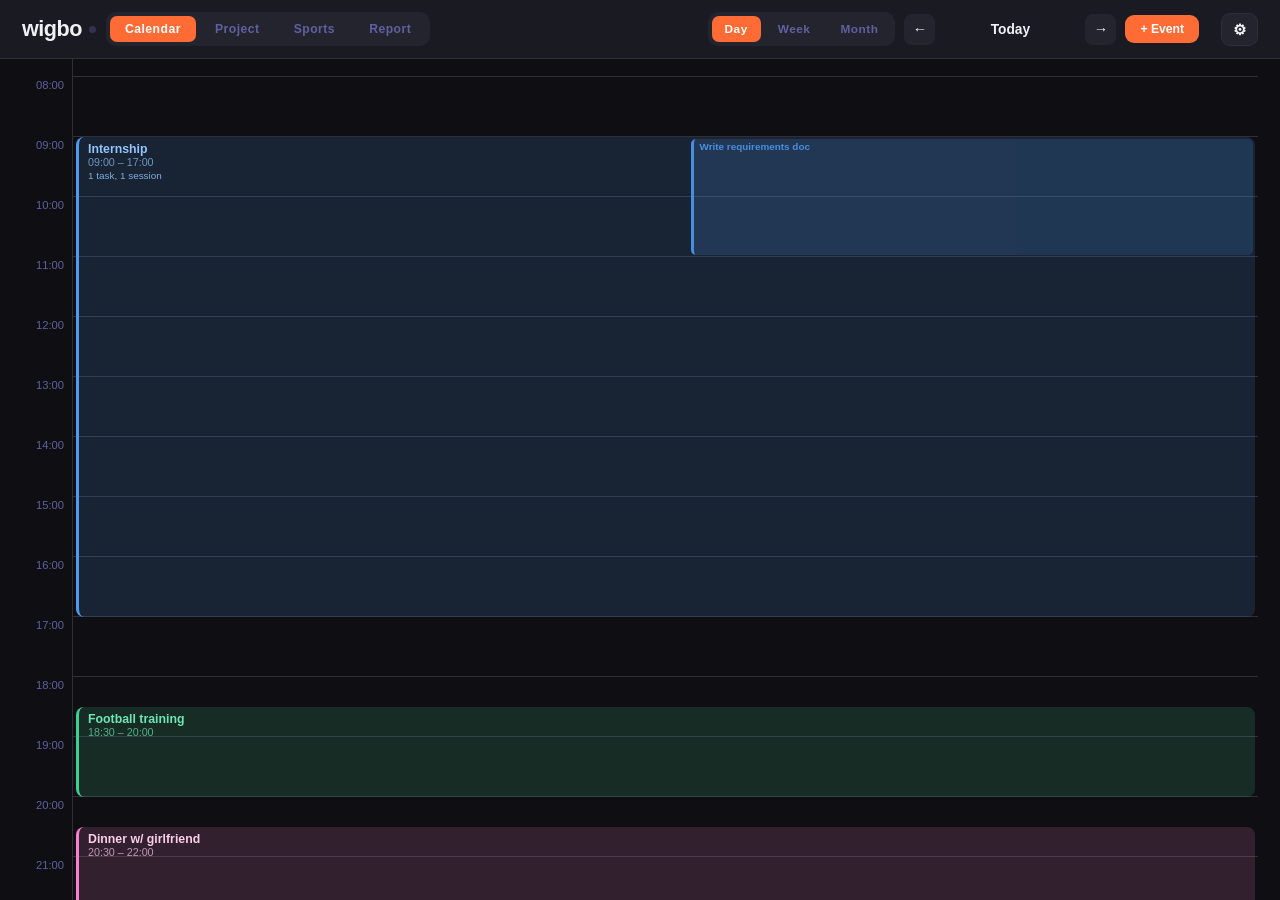
==== commit c4587486: "Update index.html" ====
--- a/index.html
+++ b/index.html
@@ -3,7 +3,7 @@
 <head>
 <meta charset="UTF-8">
 <meta name="viewport" content="width=device-width, initial-scale=1.0">
-<title>plan.</title>
+<title>wigbo</title>
 <link href="https://fonts.googleapis.com/css2?family=Syne:wght@400;600;700;800&family=DM+Sans:ital,wght@0,300;0,400;0,500;1,400&display=swap" rel="stylesheet">
 <style>
 :root{
@@ -240,23 +240,77 @@
 .stat-num{font-family:'Syne',sans-serif;font-weight:800;font-size:1.1rem;color:var(--text);}
 .stat-lbl{font-size:.62rem;color:var(--muted);text-transform:uppercase;letter-spacing:.3px;}
 .no-sports-empty{color:var(--muted);text-align:center;padding:60px 20px;font-size:.9rem;}
+
+/* ── SYNC DOT ── */
+#sync-dot{width:7px;height:7px;border-radius:50%;background:var(--muted);display:inline-block;margin-left:7px;transition:background .3s,opacity .4s;opacity:.35;vertical-align:middle;flex-shrink:0;}
+#sync-dot.syncing{background:var(--warn);opacity:1;animation:sdpulse .8s infinite;}
+#sync-dot.saved{background:var(--ok);opacity:1;}
+#sync-dot.error{background:var(--danger);opacity:1;}
+@keyframes sdpulse{0%,100%{opacity:1}50%{opacity:.3}}
+
+/* ── SETTINGS DROPDOWN ── */
+#settings-menu{display:none;position:absolute;right:0;top:calc(100% + 8px);background:var(--surface);border:1px solid var(--border);border-radius:12px;padding:8px;z-index:400;min-width:190px;box-shadow:0 8px 32px rgba(0,0,0,.55);}
+#settings-menu.open{display:block;}
+.set-section{font-size:.63rem;font-weight:700;color:var(--muted);text-transform:uppercase;letter-spacing:.6px;padding:6px 8px 3px;}
+.set-item{display:flex;align-items:center;gap:9px;width:100%;background:none;border:none;color:var(--text);padding:8px 10px;border-radius:8px;cursor:pointer;font-family:'DM Sans',sans-serif;font-size:.82rem;transition:background .15s;text-align:left;box-sizing:border-box;}
+.set-item:hover{background:var(--surface2);}
+.set-item label{cursor:pointer;display:flex;align-items:center;gap:9px;width:100%;}
+.set-sep{border:none;border-top:1px solid var(--border);margin:5px 0;}
+#settings-user-email{font-size:.74rem;color:var(--muted);padding:5px 10px 7px;white-space:nowrap;overflow:hidden;text-overflow:ellipsis;}
+
+/* ── TOAST ── */
+#toast{position:fixed;bottom:76px;left:50%;transform:translateX(-50%);background:var(--surface);border:1px solid var(--border);border-radius:10px;padding:9px 18px;font-size:.82rem;font-family:'Syne',sans-serif;font-weight:600;z-index:500;opacity:0;transition:opacity .25s;pointer-events:none;white-space:nowrap;box-shadow:0 4px 16px rgba(0,0,0,.4);}
+
+/* ── ACTIVE PAGE TAB ── */
+.page-tab.active{background:var(--accent)!important;color:#fff!important;}
+
+/* ── MEETING CHIPS ── */
+.meeting-chip{position:absolute;border-radius:5px;padding:2px 6px;font-size:.62rem;font-weight:700;cursor:pointer;z-index:3;white-space:nowrap;overflow:hidden;text-overflow:ellipsis;opacity:.92;background:rgba(245,158,11,.2);border-left:2px solid var(--warn);color:#fcd34d;}
+.meeting-chip:hover{opacity:1;filter:brightness(1.15);}
+
+/* ── REPORT PAGE ── */
+.review-layout{display:grid;grid-template-columns:240px 1fr;gap:16px;height:100%;}
+.review-sidebar{overflow-y:auto;display:flex;flex-direction:column;gap:6px;}
+.review-entry{background:var(--surface);border:1px solid var(--border);border-radius:10px;padding:11px 13px;cursor:pointer;transition:border-color .15s;}
+.review-entry:hover,.review-entry.active{border-color:var(--accent);}
+.review-entry-head{display:flex;align-items:center;gap:8px;font-family:'Syne',sans-serif;font-weight:700;font-size:.78rem;margin-bottom:4px;}
+.review-entry-preview{font-size:.7rem;color:var(--muted);white-space:nowrap;overflow:hidden;text-overflow:ellipsis;}
+.rv-card{background:var(--surface);border:1px solid var(--border);border-radius:12px;padding:16px 18px;margin-bottom:12px;}
+.rv-week-heading{font-family:'Syne',sans-serif;font-weight:800;font-size:1rem;margin-bottom:10px;display:flex;align-items:center;justify-content:space-between;}
+.rv-stats{display:grid;grid-template-columns:repeat(auto-fit,minmax(90px,1fr));gap:8px;margin-top:8px;}
+.rv-stat{background:var(--surface2);border-radius:9px;padding:10px 12px;text-align:center;}
+.rv-stat-num{font-family:'Syne',sans-serif;font-weight:800;font-size:1.3rem;}
+.rv-stat-lbl{font-size:.65rem;color:var(--muted);margin-top:2px;text-transform:uppercase;letter-spacing:.4px;}
+.rv-sport-row{display:flex;align-items:center;gap:10px;padding:6px 0;border-bottom:1px solid var(--border);}
+.rv-sport-row:last-child{border-bottom:none;}
+.rv-bar-wrap{flex:1;height:6px;background:var(--surface2);border-radius:4px;overflow:hidden;}
+.rv-bar{height:100%;border-radius:4px;transition:width .4s;}
+.rv-task-row{display:flex;align-items:center;gap:8px;padding:5px 0;font-size:.8rem;border-bottom:1px solid var(--border);}
+.rv-task-row:last-child{border-bottom:none;}
+.rv-task-dot{width:7px;height:7px;border-radius:50%;flex-shrink:0;}
+.rv-highlight-pill{display:inline-block;background:var(--accent);color:#fff;border-radius:20px;padding:3px 12px;font-size:.75rem;font-weight:700;margin-bottom:10px;}
+.rv-notes-block{background:var(--surface2);border-radius:9px;padding:12px 14px;font-size:.83rem;line-height:1.75;white-space:pre-wrap;color:var(--text);}
+.rv-write-cta{background:var(--surface2);border:1px dashed var(--border);border-radius:10px;padding:22px;text-align:center;color:var(--muted);font-size:.84rem;}
+.mood-row{display:flex;gap:7px;margin-top:5px;}
+.mood-opt{font-size:1.3rem;background:var(--surface2);border:2px solid transparent;border-radius:8px;padding:5px 8px;cursor:pointer;transition:border-color .15s;}
+.mood-opt.selected{border-color:var(--accent);}
+@media(max-width:640px){.review-layout{grid-template-columns:1fr;}.review-sidebar{display:none;}}
 </style>
 </head>
 <body>
 
 <header>
-  <div class="logo">plan<span>.</span></div>
+  <div style="display:flex;align-items:center;gap:0;flex-shrink:0;">
+    <div class="logo">wigbo</div>
+    <span id="sync-dot" title="Sync status"></span>
+  </div>
   <div class="page-tabs">
-    <button class="page-tab active" onclick="showPage('calendar')">📅 Calendar</button>
-    <button class="page-tab" onclick="showPage('project')">📊 Project</button>
-    <button class="page-tab" onclick="showPage('sports')">🏃 Sports</button>
+    <button class="page-tab active" onclick="showPage('calendar')">Calendar</button>
+    <button class="page-tab" onclick="showPage('project')">Project</button>
+    <button class="page-tab" onclick="showPage('sports')">Sports</button>
+    <button class="page-tab" onclick="showPage('review')">Report</button>
   </div>
-  <div style="display:flex;align-items:center;gap:6px;margin-left:auto;">
-    <button class="btn-secondary" onclick="exportData()" title="Export all data as JSON backup">⬇ Export</button>
-    <label class="btn-secondary" style="cursor:pointer;margin:0;" title="Import data from JSON backup">⬆ Import<input type="file" accept=".json" onchange="importData(event)" style="display:none"></label>
-    <button class="btn-secondary" onclick="syncLoad()" title="Load latest plan from server">⤾ Sync</button>
-  </div>
-  <div id="cal-controls" style="display:flex;align-items:center;gap:9px;flex-wrap:wrap;">
+  <div id="cal-controls" style="display:flex;align-items:center;gap:9px;flex-wrap:wrap;margin-left:auto;">
     <div class="view-tabs">
       <button class="view-tab active" onclick="switchView('daily')">Day</button>
       <button class="view-tab" onclick="switchView('weekly')">Week</button>
@@ -267,18 +321,39 @@
       <div class="period-label" id="period-label"></div>
       <button class="nav-arrow" onclick="navigate(1)">→</button>
     </div>
-    <button class="btn-primary" onclick="openEventModal()">+ Add Event</button>
+    <button class="btn-primary" onclick="openEventModal()">+ Event</button>
   </div>
-  <div id="proj-controls" style="display:none;align-items:center;gap:9px;">
-    <button class="btn-primary" onclick="openTaskModal()">+ Add Task</button>
-    <button class="btn-secondary" onclick="openPhaseModal()">+ Add Phase</button>
+  <div id="proj-controls" style="display:none;align-items:center;gap:9px;margin-left:auto;">
+    <button class="btn-primary" onclick="openTaskModal()">+ Task</button>
+    <button class="btn-secondary" onclick="openPhaseModal()">+ Phase</button>
   </div>
-  <div id="sports-controls" style="display:none;align-items:center;gap:9px;">
-    <button class="btn-primary" onclick="openSportModal()">+ Add Sport</button>
-    <button class="btn-secondary" onclick="openRaceModal()">+ Add Race</button>
-    <button class="btn-secondary" onclick="openGoalModal()">+ Weekly Goal</button>
+  <div id="sports-controls" style="display:none;align-items:center;gap:9px;margin-left:auto;">
+    <button class="btn-primary" onclick="openSportModal()">+ Sport</button>
+    <button class="btn-secondary" onclick="openRaceModal()">+ Race</button>
+    <button class="btn-secondary" onclick="openGoalModal()">+ Goal</button>
+  </div>
+  <div id="review-controls" style="display:none;align-items:center;gap:9px;margin-left:auto;">
+    <span style="font-family:'Syne',sans-serif;font-weight:700;font-size:.86rem;color:var(--muted);">Weekly Report</span>
+  </div>
+  <div style="position:relative;margin-left:12px;flex-shrink:0;">
+    <button class="btn-secondary" id="settings-btn" onclick="toggleSettings()" style="padding:7px 11px;font-size:.92rem;" title="Settings & account">⚙</button>
+    <div id="settings-menu">
+      <div id="settings-user-email" style="display:none;"></div>
+      <div class="set-section">Account</div>
+      <button class="set-item" id="s-login-btn" onclick="showAuthModal(false);toggleSettings()">🔑 Log in / Register</button>
+      <button class="set-item" id="s-logout-btn" style="display:none;" onclick="logout();toggleSettings()">↩ Log out</button>
+      <hr class="set-sep">
+      <div class="set-section">Data</div>
+      <button class="set-item" onclick="syncSave(true);toggleSettings()">⬆ Push to server</button>
+      <button class="set-item" onclick="syncLoad(true);toggleSettings()">⬇ Pull from server</button>
+      <hr class="set-sep">
+      <button class="set-item" onclick="exportData();toggleSettings()">💾 Export backup</button>
+      <label class="set-item">📂 Import backup<input type="file" accept=".json" onchange="importData(event);toggleSettings()" style="display:none"></label>
+    </div>
   </div>
 </header>
+
+<div id="toast"></div>
 
 <div class="app-body">
   <div id="calendar-page" style="display:flex;flex:1;overflow:hidden;">
@@ -300,17 +375,14 @@
   <div id="sports-page" style="display:none;flex:1;flex-direction:column;overflow:hidden;">
     <div style="flex:1;overflow-y:auto;padding:20px 24px;" id="sports-content"></div>
   </div>
+
+  <!-- WEEKLY REPORT PAGE -->
+  <div id="review-page" style="display:none;flex:1;flex-direction:column;overflow:hidden;">
+    <div style="flex:1;overflow-y:auto;padding:20px 24px;" id="review-content"></div>
+  </div>
 </div>
 
-<div class="legend" id="legend-bar">
-  <div class="legend-item"><div class="legend-dot" style="background:var(--work)"></div>Internship</div>
-  <div class="legend-item"><div class="legend-dot" style="background:var(--sports)"></div>Sports</div>
-  <div class="legend-item"><div class="legend-dot" style="background:var(--social)"></div>Social</div>
-  <div class="legend-item"><div class="legend-dot" style="background:var(--personal)"></div>Personal</div>
-  <div style="flex:1"></div>
-  <div class="legend-item" style="color:var(--danger);">● Overdue task</div>
-  <div class="legend-item" style="color:var(--warn);">● Due soon</div>
-</div>
+
 
 <!-- ── EVENT MODAL ── -->
 <div class="modal-overlay" id="ev-modal">
@@ -447,16 +519,17 @@
       <button onclick="closeModal('task-popup-modal')" style="background:none;border:none;color:var(--muted);font-size:1.1rem;cursor:pointer;padding:4px;flex-shrink:0;">✕</button>
     </div>
     <div id="popup-tasks-list"></div>
-    <div style="margin-top:12px;border-top:1px solid var(--border);padding-top:12px;">
+    <div style="margin-top:12px;border-top:1px solid var(--border);padding-top:12px;display:flex;flex-direction:column;gap:8px;">
+      <button class="btn-secondary" onclick="openMeetingModal(null,currentPopupDate)" style="width:100%;">+ Add meeting to this day</button>
       <button class="btn-primary" onclick="closeModal('task-popup-modal');showPage('project');" style="width:100%;">→ Manage tasks in Project view</button>
     </div>
   </div>
 </div>
 
-<!-- ── ADD SESSION MODAL ── -->
+<!-- ── SESSION MODAL (create + edit) ── -->
 <div class="modal-overlay" id="session-modal">
   <div class="modal">
-    <h2>Schedule work session</h2>
+    <h2 id="sess-modal-title">Schedule work session</h2>
     <div id="session-task-label" style="font-size:.82rem;color:var(--muted);margin-bottom:14px;"></div>
     <div class="form-group"><label>Date</label><input type="date" id="sess-date"></div>
     <div class="form-row">
@@ -464,8 +537,62 @@
       <div class="form-group"><label>End time</label><input type="time" id="sess-end" value="11:00"></div>
     </div>
     <div class="modal-actions">
+      <button class="btn-delete" id="sess-del-btn" style="display:none" onclick="deleteSessionFromModal()">Delete</button>
       <button class="btn-cancel" onclick="closeModal('session-modal')">Cancel</button>
-      <button class="btn-save" onclick="saveSession()">Add session</button>
+      <button class="btn-save" onclick="saveSession()">Save</button>
+    </div>
+  </div>
+</div>
+
+<!-- ── MEETING MODAL ── -->
+<div class="modal-overlay" id="meeting-modal">
+  <div class="modal">
+    <h2 id="mtg-modal-title">Add Meeting</h2>
+    <div id="mtg-day-label" style="font-size:.82rem;color:var(--muted);margin-bottom:14px;"></div>
+    <div class="form-group"><label>Meeting title</label><input type="text" id="mtg-title" placeholder="e.g. Sprint review, 1:1 with manager…"></div>
+    <div class="form-group"><label>Date</label><input type="date" id="mtg-date"></div>
+    <div class="form-row">
+      <div class="form-group"><label>Start time</label><input type="time" id="mtg-start" value="10:00"></div>
+      <div class="form-group"><label>End time</label><input type="time" id="mtg-end" value="11:00"></div>
+    </div>
+    <div class="form-group"><label>Notes (optional)</label><textarea id="mtg-notes" rows="2" placeholder="Agenda, link, attendees…"></textarea></div>
+    <div class="modal-actions">
+      <button class="btn-delete" id="mtg-del-btn" style="display:none" onclick="deleteMeeting()">Delete</button>
+      <button class="btn-cancel" onclick="closeModal('meeting-modal')">Cancel</button>
+      <button class="btn-save" onclick="saveMeeting()">Save</button>
+    </div>
+  </div>
+</div>
+
+<!-- ── WEEKLY REPORT MODAL ── -->
+<div class="modal-overlay" id="review-modal">
+  <div class="modal wide">
+    <h2 id="review-modal-title">Write Weekly Report</h2>
+    <div id="review-modal-week" style="font-size:.78rem;color:var(--muted);margin-bottom:16px;"></div>
+    <div class="form-group">
+      <label>Overall mood</label>
+      <div class="mood-row" id="mood-row">
+        <button class="mood-opt" data-mood="😫" onclick="selectMood('😫')">😫</button>
+        <button class="mood-opt" data-mood="😕" onclick="selectMood('😕')">😕</button>
+        <button class="mood-opt" data-mood="😐" onclick="selectMood('😐')">😐</button>
+        <button class="mood-opt" data-mood="🙂" onclick="selectMood('🙂')">🙂</button>
+        <button class="mood-opt" data-mood="🔥" onclick="selectMood('🔥')">🔥</button>
+      </div>
+    </div>
+    <div class="form-group">
+      <label>Energy level: <span id="energy-lbl">5</span>/10</label>
+      <input type="range" id="rv-energy" min="1" max="10" value="5" oninput="document.getElementById('energy-lbl').textContent=this.value" style="width:100%;accent-color:var(--accent);">
+    </div>
+    <div class="form-group"><label>Highlight of the week</label><input type="text" id="rv-highlight" placeholder="Best moment or achievement…"></div>
+    <div class="form-row">
+      <div class="form-group"><label>What went well</label><textarea id="rv-well" rows="3" placeholder="Wins, progress, good habits…"></textarea></div>
+      <div class="form-group"><label>To improve</label><textarea id="rv-improve" rows="3" placeholder="Friction, blockers, next steps…"></textarea></div>
+    </div>
+    <div class="form-group"><label>Notes</label><textarea id="rv-notes" rows="3" placeholder="Anything else…"></textarea></div>
+    <div class="modal-actions">
+      <button class="btn-delete" id="rv-del-btn" style="display:none" onclick="deleteReview()">Delete</button>
+      <button class="btn-cancel" onclick="closeModal('review-modal')">Cancel</button>
+      <button class="btn-save" onclick="saveReview()">Save</button>
     </div>
   </div>
 </div>
@@ -616,6 +743,20 @@
   </div>
 </div>
 
+  <!-- ── AUTH MODAL ── -->
+  <div class="modal-overlay" id="auth-modal">
+    <div class="modal">
+      <h2>Account</h2>
+      <div class="form-group"><label>Email</label><input type="email" id="auth-email" placeholder="you@domain.com"></div>
+      <div class="form-group"><label>Password</label><input type="password" id="auth-password" placeholder="choose a password"></div>
+      <div class="modal-actions">
+        <button class="btn-cancel" onclick="closeModal('auth-modal')">Cancel</button>
+        <button class="btn-secondary" onclick="register()">Register</button>
+        <button class="btn-primary" onclick="login()">Log in</button>
+      </div>
+    </div>
+  </div>
+
 <script>
 // ══════════════════════════════════════════════════
 // CONSTANTS & UTILS
@@ -624,7 +765,18 @@
 const MN=['January','February','March','April','May','June','July','August','September','October','November','December'];
 
 function load(k,d){try{return JSON.parse(localStorage.getItem(k)||'null')||d;}catch{return d;}}
-function persist(k,v){localStorage.setItem(k,JSON.stringify(v));}
+function persist(k,v){localStorage.setItem(k,JSON.stringify(v));
+  // schedule auto-push for planner data keys
+  if(k && k.startsWith && k.startsWith('pl3_')) scheduleAutoSync();
+}
+// write to localStorage without triggering autosync
+function persistSilent(k,v){localStorage.setItem(k,JSON.stringify(v));}
+// Auto-sync: debounce push to server when local data changes
+let __autoSyncTimer = null;
+function scheduleAutoSync(){
+  if(__autoSyncTimer) clearTimeout(__autoSyncTimer);
+  __autoSyncTimer = setTimeout(()=>{ __autoSyncTimer=null; syncSave(false).catch(e=>console.error('auto sync failed',e)); }, 1500);
+}
 function uid(){return Math.random().toString(36).slice(2,9);}
 function today0(){const d=new Date();d.setHours(0,0,0,0);return d;}
 function parseD(s){
@@ -643,6 +795,161 @@
 function toMin(t){if(!t)return 0;const[h,m]=t.split(':').map(Number);return h*60+m;}
 function minToTime(m){return`${String(Math.floor(m/60)).padStart(2,'0')}:${String(m%60).padStart(2,'0')}`;}
 function addDays(d,n){const x=new Date(d);x.setDate(x.getDate()+n);return x;}
+
+// ── AUTH HELPERS
+async function fetchCurrentUser(){
+  try{
+    const res = await fetch('/api/me',{credentials:'same-origin'});
+    if(!res.ok) return null;
+    const j=await res.json();
+    return j.data||null;
+  }catch(e){console.error('fetchCurrentUser',e);return null;}
+}
+
+function updateAuthUI(user){
+  const sEmail=document.getElementById('settings-user-email');
+  const sLogin=document.getElementById('s-login-btn');
+  const sLogout=document.getElementById('s-logout-btn');
+  if(user&&user.email){
+    if(sEmail){sEmail.textContent='Signed in as '+user.email;sEmail.style.display='block';}
+    if(sLogin)sLogin.style.display='none';
+    if(sLogout)sLogout.style.display='flex';
+  }else{
+    if(sEmail)sEmail.style.display='none';
+    if(sLogin)sLogin.style.display='flex';
+    if(sLogout)sLogout.style.display='none';
+  }
+}
+
+async function register(){
+  const email=document.getElementById('auth-email').value.trim();
+  const password=document.getElementById('auth-password').value;
+  if(!email||!password){alert('Email and password required');return}
+  try{
+    const res=await fetch('/api/register',{method:'POST',credentials:'same-origin',headers:{'Content-Type':'application/json'},body:JSON.stringify({email,password})});
+    const j=await res.json();
+    if(!res.ok)throw new Error(j.error||'register failed');
+    // clear any demo/local data so new account starts empty (use silent persist to avoid autosync)
+    clearLocalPlanData();
+    closeModal('auth-modal');
+    const user=await fetchCurrentUser(); updateAuthUI(user);
+    alert('Registered and logged in.');
+  }catch(err){console.error(err);alert('Register failed: '+err.message);}  
+}
+
+async function login(){
+  const email=document.getElementById('auth-email').value.trim();
+  const password=document.getElementById('auth-password').value;
+  if(!email||!password){alert('Email and password required');return}
+  try{
+    const res=await fetch('/api/login',{method:'POST',credentials:'same-origin',headers:{'Content-Type':'application/json'},body:JSON.stringify({email,password})});
+    const j=await res.json();
+    if(!res.ok)throw new Error(j.error||'login failed');
+    closeModal('auth-modal');
+    const user=await fetchCurrentUser(); updateAuthUI(user);
+    try{ await syncLoad(false); }catch(e){ console.warn('syncLoad after login failed',e); }
+  }catch(err){console.error(err);alert('Login failed: '+err.message);}  
+}
+
+async function logout(){
+  try{await fetch('/api/logout',{method:'POST',credentials:'same-origin'});}catch(e){}
+  updateAuthUI(null);
+  // reseed demo data for anonymous view and go to landing
+  seedDemoData();
+  window.location = '/';
+}
+
+// helper to show auth modal; when `required` is true, hide cancel so user must register/login
+function showAuthModal(required=false){
+  const cancelBtn = document.querySelector('#auth-modal .btn-cancel');
+  if(cancelBtn) cancelBtn.style.display = required ? 'none' : 'inline-flex';
+  openModal('auth-modal');
+}
+
+function clearLocalPlanData(){
+  events = [];
+  phases = [];
+  tasks = [];
+  sessions = [];
+  subtasks = [];
+  sports = [];
+  goals = [];
+  workouts = [];
+  races = [];
+  // persist silently to avoid autosync
+  persistSilent('pl3_events',events);
+  persistSilent('pl3_phases',phases);
+  persistSilent('pl3_tasks',tasks);
+  persistSilent('pl3_sessions',sessions);
+  persistSilent('pl3_subtasks',subtasks);
+  persistSilent('pl3_sports',sports);
+  persistSilent('pl3_goals',goals);
+  persistSilent('pl3_workouts',workouts);
+  persistSilent('pl3_races',races);
+  persistSilent('pl3_seeded',true);
+  render();
+}
+
+function seedDemoData(){
+  const td=today0();
+  const a=(n)=>fmtD(addDays(td,n));
+  const _events=[
+    {id:'e1',title:'Internship',cat:'work',date:a(0),start:'09:00',end:'17:00',notes:''},
+    {id:'e2',title:'Football training',cat:'sports',date:a(0),start:'18:30',end:'20:00',notes:''},
+    {id:'e3',title:'Dinner w/ girlfriend',cat:'social',date:a(0),start:'20:30',end:'22:00',notes:''},
+    {id:'e4',title:'Internship',cat:'work',date:a(1),start:'09:00',end:'17:00',notes:''},
+    {id:'e5',title:'Gym',cat:'sports',date:a(1),start:'07:00',end:'08:00',notes:''},
+    {id:'e6',title:'Internship',cat:'work',date:a(2),start:'09:00',end:'17:00',notes:''},
+    {id:'e7',title:'Internship',cat:'work',date:a(3),start:'09:00',end:'17:00',notes:''},
+    {id:'e8',title:'Internship',cat:'work',date:a(4),start:'09:00',end:'17:00',notes:''},
+    {id:'e9',title:'Friends hangout',cat:'social',date:a(5),start:'15:00',end:'20:00',notes:''},
+  ];
+  const _phases=[
+    {id:'ph1',name:'Research',start:a(-7),end:a(5),color:'#4e9af1'},
+    {id:'ph2',name:'Development',start:a(6),end:a(28),color:'#3ecf8e'},
+    {id:'ph3',name:'Testing & Delivery',start:a(29),end:a(45),color:'#a78bfa'},
+  ];
+  const _tasks=[
+    {id:'t1',name:'Stakeholder interviews',phaseId:'ph1',priority:'high',startDate:a(-8),deadline:a(1),status:'done',notes:''},
+    {id:'t2',name:'Literature review',phaseId:'ph1',priority:'medium',startDate:a(-4),deadline:a(3),status:'done',notes:''},
+    {id:'t3',name:'Write requirements doc',phaseId:'ph1',priority:'high',startDate:a(0),deadline:a(5),status:'in-progress',notes:'Draft in progress'},
+    {id:'t4',name:'Design architecture',phaseId:'ph2',priority:'high',startDate:a(6),deadline:a(12),status:'todo',notes:''},
+    {id:'t5',name:'Build core module',phaseId:'ph2',priority:'high',startDate:a(9),deadline:a(20),status:'todo',notes:''},
+    {id:'t6',name:'API integration',phaseId:'ph2',priority:'medium',startDate:a(16),deadline:a(24),status:'todo',notes:''},
+    {id:'t7',name:'Write unit tests',phaseId:'ph3',priority:'medium',startDate:a(28),deadline:a(33),status:'todo',notes:''},
+    {id:'t8',name:'Final presentation',phaseId:'ph3',priority:'high',startDate:a(38),deadline:a(43),status:'todo',notes:'Prepare slides'},
+  ];
+  const _sessions=[
+    {id:'s1',taskId:'t3',date:a(0),startTime:'09:00',endTime:'11:00'},
+    {id:'s2',taskId:'t3',date:a(1),startTime:'09:00',endTime:'12:00'},
+    {id:'s3',taskId:'t3',date:a(2),startTime:'14:00',endTime:'17:00'},
+  ];
+  // write silently
+  events=_events; phases=_phases; tasks=_tasks; sessions=_sessions; subtasks=[]; sports=[]; goals=[]; workouts=[]; races=[];
+  persistSilent('pl3_events',events);
+  persistSilent('pl3_phases',phases);
+  persistSilent('pl3_tasks',tasks);
+  persistSilent('pl3_sessions',sessions);
+  persistSilent('pl3_subtasks',subtasks);
+  persistSilent('pl3_sports',sports);
+  persistSilent('pl3_goals',goals);
+  persistSilent('pl3_workouts',workouts);
+  persistSilent('pl3_races',races);
+  persistSilent('pl3_seeded',true);
+  render();
+}
+
+// initialize auth UI on load — require login if not authenticated
+fetchCurrentUser().then(u=>{
+  if(!u){
+    // not authenticated — return to landing page
+    window.location = '/';
+    return;
+  }
+  updateAuthUI(u);
+  // automatically pull user's latest plan
+  syncLoad(false).catch(e=>console.warn('initial syncLoad failed',e));
+});
 
 // ══════════════════════════════════════════════════
 // DATA
@@ -660,6 +967,8 @@
 let tasks   = load('pl3_tasks',[]);
 let sessions= load('pl3_sessions',[]);
 let subtasks= load('pl3_subtasks',[]);
+let meetings= load('pl3_meetings',[]);
+let weeklyReviews= load('pl3_reviews',[]);
 
 // ── SEED (runs only once; data persists via localStorage after that) ──
 const _seeded=load('pl3_seeded',false);
@@ -697,11 +1006,12 @@
     {id:'s2',taskId:'t3',date:a(1),startTime:'09:00',endTime:'12:00'},
     {id:'s3',taskId:'t3',date:a(2),startTime:'14:00',endTime:'17:00'},
   ];
-  persist('pl3_events',events);
-  persist('pl3_phases',phases);
-  persist('pl3_tasks',tasks);
-  persist('pl3_sessions',sessions);
-  persist('pl3_seeded',true);
+  // store demo data locally WITHOUT triggering autosync
+  persistSilent('pl3_events',events);
+  persistSilent('pl3_phases',phases);
+  persistSilent('pl3_tasks',tasks);
+  persistSilent('pl3_sessions',sessions);
+  persistSilent('pl3_seeded',true);
 }
 
 // ══════════════════════════════════════════════════
@@ -717,26 +1027,225 @@
 let editSubtaskId=null;
 let editSubtaskTaskId=null;
 let editSessionTaskId=null;
+let editSessionId=null;
 let editSessionPrefillDate=null;
 let editPhaseId=null;
+let editMeetingId=null;
+let editReviewWeekKey=null;
+let selectedMood=null;
+let rvWeekOffset=0;
+
+// ══════════════════════════════════════════════════
+// WEEKLY REPORT
+// ══════════════════════════════════════════════════
+function rvWeekKey(d){
+  // key = "YYYY-MM-DD" of that Monday (simple, no ISO quirks)
+  const dt=new Date(d); dt.setHours(0,0,0,0);
+  const dow=dt.getDay();
+  const mon=new Date(dt); mon.setDate(dt.getDate()-(dow===0?6:dow-1));
+  return fmtD(mon);
+}
+function rvMonday(wkKey){ return parseD(wkKey); }
+function rvLabel(wkKey){
+  const mon=rvMonday(wkKey); if(!mon) return wkKey;
+  const sun=addDays(mon,6);
+  return `${mon.getDate()} ${MN[mon.getMonth()].slice(0,3)} – ${sun.getDate()} ${MN[sun.getMonth()].slice(0,3)} ${sun.getFullYear()}`;
+}
+function rvCurrentKey(){ return rvWeekKey(addDays(today0(),rvWeekOffset*7)); }
+
+function rvStats(wkKey){
+  const mon=rvMonday(wkKey), sun=addDays(mon,6);
+  const inRange=d=>{const dt=parseD(d);return dt&&dt>=mon&&dt<=sun;};
+  // work hours from calendar work events
+  const workEvs=events.filter(e=>e.cat==='work'&&inRange(e.date));
+  const workHrs=workEvs.reduce((a,e)=>{
+    if(e.start&&e.end)return a+(toMin(e.end)-toMin(e.start))/60;
+    return a+8;
+  },0);
+  // task session hours
+  const sessHrs=sessions.filter(s=>inRange(s.date)).reduce((a,s)=>a+(toMin(s.endTime)-toMin(s.startTime))/60,0);
+  // tasks done vs active
+  const activeTasks=tasks.filter(t=>{
+    if(t.status==='done')return false;
+    const s=parseD(t.startDate),e=parseD(t.deadline);
+    if(s&&e)return(s<=sun&&e>=mon);
+    if(s)return s<=sun;
+    if(e)return e>=mon;
+    return false;
+  });
+  const doneTasks=tasks.filter(t=>t.status==='done'&&t.deadline&&inRange(t.deadline));
+  // meetings
+  const mtgCount=meetings.filter(m=>inRange(m.date)).length;
+  // sports sessions
+  const sportStats=sports.map(sp=>{
+    const wks=workouts.filter(w=>w.sportId===sp.id&&inRange(w.date));
+    const calEvs=events.filter(e=>e.cat==='sports'&&inRange(e.date)&&(e.sportId===sp.id||e.title.toLowerCase().includes(sp.name.toLowerCase())));
+    const calIds=new Set(workouts.map(w=>w.calEventId).filter(Boolean));
+    const extra=calEvs.filter(e=>!calIds.has(e.id));
+    const done=wks.length+extra.length;
+    const goal=goals.find(g=>g.sportId===sp.id);
+    const target=goal?goal.sessions:0;
+    const km=wks.reduce((a,w)=>a+(+w.distance||0),0);
+    const min=wks.reduce((a,w)=>a+(+w.duration||0),0);
+    return{sp,done,target,km,min};
+  }).filter(s=>s.done>0||s.target>0);
+  return{workHrs:Math.round(workHrs*10)/10,sessHrs:Math.round(sessHrs*10)/10,activeTasks:activeTasks.length,doneTasks:doneTasks.length,mtgCount,sportStats};
+}
+
+function renderReview(){
+  const cont=document.getElementById('review-content');
+  if(!cont) return;
+  const curKey=rvCurrentKey();
+  const curReview=weeklyReviews.find(r=>r.weekKey===curKey);
+  const stats=rvStats(curKey);
+
+  // sidebar
+  const sorted=[...weeklyReviews].sort((a,b)=>b.weekKey.localeCompare(a.weekKey));
+  let sidebar='';
+  sorted.forEach(r=>{
+    const isActive=r.weekKey===curKey;
+    const offset=Math.round((rvMonday(r.weekKey)-rvMonday(rvWeekKey(today0())))/(7*86400000));
+    const offsetLabel=offset===0?'This week':offset===-1?'Last week':offset<0?`${Math.abs(offset)} weeks ago`:`In ${offset} weeks`;
+    sidebar+=`<div class="review-entry${isActive?' active':''}" onclick="rvJump('${r.weekKey}')">
+      <div class="review-entry-head">
+        ${r.mood||''}
+        <span style="flex:1;">${offsetLabel}</span>
+        ${r.energy?`<span style="font-size:.68rem;color:var(--muted);">${r.energy}/10</span>`:''}
+      </div>
+      <div class="review-entry-preview">${r.highlight||rvLabel(r.weekKey)}</div>
+    </div>`;
+  });
+  if(!sorted.length) sidebar='<div style="color:var(--muted);font-size:.8rem;padding:12px;">No reports yet.</div>';
+
+  // main panel
+  let main=`<div class="rv-card">
+    <div class="rv-week-heading">
+      <div style="display:flex;align-items:center;gap:8px;">
+        <button class="nav-arrow" onclick="rvWeekOffset--;renderReview()">←</button>
+        <span style="min-width:200px;text-align:center;">${rvLabel(curKey)}${curReview&&curReview.mood?' '+curReview.mood:''}</span>
+        <button class="nav-arrow" onclick="rvWeekOffset++;renderReview()">→</button>
+      </div>
+      <button class="${curReview?'btn-secondary':'btn-primary'}" style="font-size:.73rem;padding:5px 12px;" onclick="openReviewModal('${curKey}')">
+        ${curReview?'✎ Edit':'✎ Write report'}
+      </button>
+    </div>
+    <div class="rv-stats">
+      <div class="rv-stat"><div class="rv-stat-num">${stats.workHrs}h</div><div class="rv-stat-lbl">Work</div></div>
+      <div class="rv-stat"><div class="rv-stat-num">${stats.sessHrs}h</div><div class="rv-stat-lbl">Planned</div></div>
+      <div class="rv-stat"><div class="rv-stat-num">${stats.doneTasks}/${stats.activeTasks}</div><div class="rv-stat-lbl">Tasks</div></div>
+      <div class="rv-stat"><div class="rv-stat-num">${stats.mtgCount}</div><div class="rv-stat-lbl">Meetings</div></div>
+    </div>
+  </div>`;
+
+  // sports card
+  if(stats.sportStats.length){
+    main+=`<div class="rv-card"><div style="font-family:'Syne',sans-serif;font-weight:700;font-size:.82rem;margin-bottom:10px;">Training</div>`;
+    stats.sportStats.forEach(({sp,done,target,km,min})=>{
+      const pct=target?Math.min(100,Math.round(done/target*100)):100;
+      main+=`<div class="rv-sport-row">
+        <span style="font-size:1rem;width:22px;">${sp.icon}</span>
+        <span style="font-size:.78rem;font-weight:600;flex:1;color:${sp.color};">${sp.name}</span>
+        <span style="font-size:.72rem;color:var(--muted);margin-right:8px;">${done}${target?'/'+target:''} sessions</span>
+        ${km?`<span style="font-size:.72rem;color:var(--muted);margin-right:8px;">${km.toFixed(1)} km</span>`:''}
+        <div class="rv-bar-wrap" style="max-width:80px;"><div class="rv-bar" style="width:${pct}%;background:${sp.color};"></div></div>
+      </div>`;
+    });
+    main+=`</div>`;
+  }
+
+  // written review
+  if(curReview){
+    main+=`<div class="rv-card">`;
+    if(curReview.highlight) main+=`<div class="rv-highlight-pill">✨ ${curReview.highlight}</div>`;
+    if(curReview.well||curReview.improve){
+      main+=`<div style="display:grid;grid-template-columns:1fr 1fr;gap:12px;margin-bottom:10px;">`;
+      if(curReview.well) main+=`<div><div style="font-size:.68rem;font-weight:700;color:var(--ok);text-transform:uppercase;letter-spacing:.4px;margin-bottom:5px;">✓ Went well</div><div class="rv-notes-block">${curReview.well}</div></div>`;
+      if(curReview.improve) main+=`<div><div style="font-size:.68rem;font-weight:700;color:var(--warn);text-transform:uppercase;letter-spacing:.4px;margin-bottom:5px;">→ To improve</div><div class="rv-notes-block">${curReview.improve}</div></div>`;
+      main+=`</div>`;
+    }
+    if(curReview.notes) main+=`<div style="font-size:.68rem;font-weight:700;color:var(--muted);text-transform:uppercase;letter-spacing:.4px;margin-bottom:5px;">Notes</div><div class="rv-notes-block">${curReview.notes}</div>`;
+    main+=`</div>`;
+  }else{
+    main+=`<div class="rv-write-cta">No written report yet — click <strong>✎ Write report</strong> above.</div>`;
+  }
+
+  cont.innerHTML=`<div class="review-layout">
+    <div class="review-sidebar">${sidebar}</div>
+    <div>${main}</div>
+  </div>`;
+}
+
+function rvJump(wkKey){
+  rvWeekOffset=Math.round((rvMonday(wkKey)-rvMonday(rvWeekKey(today0())))/(7*86400000));
+  renderReview();
+}
+
+function openReviewModal(wkKey){
+  editReviewWeekKey=wkKey;
+  const r=weeklyReviews.find(x=>x.weekKey===wkKey);
+  document.getElementById('review-modal-title').textContent=r?'Edit Weekly Report':'Write Weekly Report';
+  document.getElementById('review-modal-week').textContent=rvLabel(wkKey);
+  document.getElementById('rv-del-btn').style.display=r?'block':'none';
+  selectedMood=r?r.mood:null;
+  document.getElementById('rv-energy').value=r?r.energy:5;
+  document.getElementById('energy-lbl').textContent=r?r.energy:5;
+  document.getElementById('rv-highlight').value=r?r.highlight||'':'';
+  document.getElementById('rv-well').value=r?r.well||'':'';
+  document.getElementById('rv-improve').value=r?r.improve||'':'';
+  document.getElementById('rv-notes').value=r?r.notes||'':'';
+  document.querySelectorAll('.mood-opt').forEach(b=>b.classList.toggle('selected',b.dataset.mood===selectedMood));
+  openModal('review-modal');
+  setTimeout(()=>document.getElementById('rv-highlight').focus(),80);
+}
+function selectMood(m){
+  selectedMood=m;
+  document.querySelectorAll('.mood-opt').forEach(b=>b.classList.toggle('selected',b.dataset.mood===m));
+}
+function saveReview(){
+  const r={
+    id:uid(), weekKey:editReviewWeekKey,
+    mood:selectedMood,
+    energy:+document.getElementById('rv-energy').value,
+    highlight:document.getElementById('rv-highlight').value.trim(),
+    well:document.getElementById('rv-well').value.trim(),
+    improve:document.getElementById('rv-improve').value.trim(),
+    notes:document.getElementById('rv-notes').value.trim(),
+    createdAt:new Date().toISOString()
+  };
+  const i=weeklyReviews.findIndex(x=>x.weekKey===editReviewWeekKey);
+  if(i!==-1){r.id=weeklyReviews[i].id;weeklyReviews[i]=r;}else weeklyReviews.push(r);
+  persist('pl3_reviews',weeklyReviews);
+  closeModal('review-modal');
+  renderReview();
+}
+function deleteReview(){
+  weeklyReviews=weeklyReviews.filter(r=>r.weekKey!==editReviewWeekKey);
+  persist('pl3_reviews',weeklyReviews);
+  closeModal('review-modal');
+  renderReview();
+}
 
 // ══════════════════════════════════════════════════
 // PAGE SWITCH
 // ══════════════════════════════════════════════════
 function showPage(p){
   currentPage=p;
+  const pages=['calendar','project','sports','review'];
   document.getElementById('calendar-page').style.display=p==='calendar'?'flex':'none';
   document.getElementById('project-page').style.display=p==='project'?'flex':'none';
   document.getElementById('project-page').style.flexDirection='column';
   document.getElementById('sports-page').style.display=p==='sports'?'flex':'none';
   document.getElementById('sports-page').style.flexDirection='column';
+  document.getElementById('review-page').style.display=p==='review'?'flex':'none';
+  document.getElementById('review-page').style.flexDirection='column';
   document.getElementById('cal-controls').style.display=p==='calendar'?'flex':'none';
   document.getElementById('proj-controls').style.display=p==='project'?'flex':'none';
   document.getElementById('sports-controls').style.display=p==='sports'?'flex':'none';
-  document.getElementById('legend-bar').style.display=p==='calendar'?'flex':'none';
-  document.querySelectorAll('.page-tab').forEach((t,i)=>t.classList.toggle('active',['calendar','project','sports'][i]===p));
+  document.getElementById('review-controls').style.display=p==='review'?'flex':'none';
+  document.querySelectorAll('.page-tab').forEach((t,i)=>t.classList.toggle('active',pages[i]===p));
   if(p==='project')renderGantt();
   else if(p==='sports')renderSports();
+  else if(p==='review')renderReview();
   else render();
 }
 
@@ -846,6 +1355,19 @@
         chip.textContent=t.name;
         chip.title=`${t.name} · ${s.startTime}–${s.endTime}`;
         chip.addEventListener('click',e=>{e.stopPropagation();openTaskPanel(ds,ev);});
+        el.appendChild(chip);
+      });
+      // Meeting chips on the LEFT of the internship block
+      meetings.filter(m=>m.date===ds).forEach(m=>{
+        const sm2=toMin(m.startTime),em2=toMin(m.endTime);
+        const cSm=Math.max(sm2,ev.sm),cEm=Math.min(em2,ev.em);
+        if(cEm<=cSm)return;
+        const chip=document.createElement('div');
+        chip.className='meeting-chip';
+        chip.style.cssText=`top:${((cSm-ev.sm)/60)*60+2}px;height:${Math.max(((cEm-cSm)/60)*60-4,16)}px;left:2px;width:48%;`;
+        chip.textContent='☎ '+m.title;
+        chip.title = `${m.title} · ${m.startTime}–${m.endTime}${m.notes ? '\n' + m.notes : ''}`;
+        chip.addEventListener('click',e=>{e.stopPropagation();openMeetingModal(m.id,ds);});
         el.appendChild(chip);
       });
     }
@@ -1020,7 +1542,21 @@
     cont.innerHTML='<div style="color:var(--muted);font-size:.84rem;text-align:center;padding:22px 0;">No tasks span this day.<br>Go to Project view to create tasks.</div>';
     return;
   }
+  // meetings on this day
+  const dayMtgs=meetings.filter(m=>m.date===ds).sort((a,b)=>a.startTime.localeCompare(b.startTime));
   let h='';
+  if(dayMtgs.length){
+    h+=`<div style="margin-bottom:12px;background:rgba(245,158,11,.07);border:1px solid rgba(245,158,11,.2);border-radius:10px;padding:10px 12px;">
+      <div style="font-size:.68rem;font-weight:700;color:var(--warn);text-transform:uppercase;letter-spacing:.5px;margin-bottom:7px;">📅 Meetings today</div>`;
+    dayMtgs.forEach(m=>{
+      h+=`<div class="session-row" style="cursor:pointer;margin-bottom:5px;" onclick="openMeetingModal('${m.id}','${ds}')">
+        <div class="session-time" style="color:#fcd34d;">☎ ${m.startTime}–${m.endTime} · ${m.title}</div>
+        <span style="font-size:.62rem;color:var(--muted);margin-left:auto;margin-right:6px;">tap to edit</span>
+        <button class="session-del" onclick="event.stopPropagation();meetings=meetings.filter(x=>x.id!=='${m.id}');persist('pl3_meetings',meetings);renderPopupTasks('${ds}');render();" title="Delete">✕</button>
+      </div>`;
+    });
+    h+=`</div>`;
+  }
   active.forEach(t=>{
     const ph=phases.find(p=>p.id===t.phaseId);
     const ov=isOverdue(t),soon=isDueSoon(t);
@@ -1032,9 +1568,10 @@
     // sessions on THIS day for this task
     const daySessions=sessions.filter(s=>s.taskId===t.id&&s.date===ds);
     const sessHtml=daySessions.map(s=>`
-      <div class="session-row">
-        <div class="session-time">⏱ ${s.startTime} – ${s.endTime}</div>
-        <button class="session-del" onclick="deleteSession('${s.id}')" title="Remove session">✕</button>
+      <div class="session-row" style="cursor:pointer;" onclick="openSessionModal('${t.id}','${ds}','${s.id}')">
+        <div class="session-time">⏱ ${s.startTime}–${s.endTime}</div>
+        <span style="font-size:.62rem;color:var(--muted);margin-left:auto;margin-right:6px;">tap to edit</span>
+        <button class="session-del" onclick="event.stopPropagation();deleteSession('${s.id}')" title="Remove">✕</button>
       </div>`).join('');
     const subsHtml=subs.map(s=>`
       <div class="subtask-row">
@@ -1121,7 +1658,6 @@
         <div style="width:8px;height:8px;border-radius:2px;background:${ph.color};flex-shrink:0"></div>
         <h3 style="cursor:pointer;flex:1;" onclick="openPhaseModal('${ph.id}')" title="Edit phase">${ph.name}</h3>
         <div class="phase-progress">${phDone}/${phTasks.length}</div>
-        <button class="btn-add-task" onclick="openPhaseModal('${ph.id}')" style="border-color:transparent;" title="Edit">✎</button>
         <button class="btn-add-task" onclick="openTaskModal(null,'${ph.id}')">+ Task</button>
         <button class="btn-add-task" onclick="openPhaseModal('${ph.id}')" style="margin-left:4px;">✎ Edit</button>
       </div>`;
@@ -1422,19 +1958,30 @@
 }
 
 // ── SESSION ──
-function openSessionModal(taskId,prefillDate){
+function openSessionModal(taskId, prefillDate, sessionId){
   editSessionTaskId=taskId;
+  editSessionId=sessionId||null;
   editSessionPrefillDate=prefillDate||fmtD(currentDate);
   const t=tasks.find(x=>x.id===taskId);
   document.getElementById('session-task-label').textContent=t?`Task: "${t.name}"`:'';
-  document.getElementById('sess-date').value=editSessionPrefillDate;
-  document.getElementById('sess-start').value='09:00';
-  document.getElementById('sess-end').value='11:00';
-  // Pre-fill with internship block times if one exists
-  const workEv=events.find(e=>e.cat==='work'&&e.date===editSessionPrefillDate);
-  if(workEv){
-    document.getElementById('sess-start').value=workEv.start||'09:00';
-    document.getElementById('sess-end').value=workEv.end||'17:00';
+  document.getElementById('sess-modal-title').textContent=sessionId?'Edit work session':'Schedule work session';
+  document.getElementById('sess-del-btn').style.display=sessionId?'block':'none';
+  if(sessionId){
+    const s=sessions.find(x=>x.id===sessionId);
+    if(s){
+      document.getElementById('sess-date').value=s.date;
+      document.getElementById('sess-start').value=s.startTime;
+      document.getElementById('sess-end').value=s.endTime;
+    }
+  }else{
+    document.getElementById('sess-date').value=editSessionPrefillDate;
+    document.getElementById('sess-start').value='09:00';
+    document.getElementById('sess-end').value='11:00';
+    const workEv=events.find(e=>e.cat==='work'&&e.date===editSessionPrefillDate);
+    if(workEv){
+      document.getElementById('sess-start').value=workEv.start||'09:00';
+      document.getElementById('sess-end').value=workEv.end||'17:00';
+    }
   }
   openModal('session-modal');
 }
@@ -1442,19 +1989,87 @@
   const date=document.getElementById('sess-date').value;
   const startTime=document.getElementById('sess-start').value;
   const endTime=document.getElementById('sess-end').value;
-  if(!date||!startTime||!endTime){return;}
-  sessions.push({id:uid(),taskId:editSessionTaskId,date,startTime,endTime});
+  if(!date||!startTime||!endTime)return;
+  if(editSessionId){
+    const i=sessions.findIndex(s=>s.id===editSessionId);
+    if(i!==-1)sessions[i]={...sessions[i],date,startTime,endTime};
+  }else{
+    sessions.push({id:uid(),taskId:editSessionTaskId,date,startTime,endTime});
+  }
   persist('pl3_sessions',sessions);
   closeModal('session-modal');
   if(currentPopupDate)renderPopupTasks(currentPopupDate);
   if(currentPage==='project')renderGantt();
   render();
 }
+function deleteSessionFromModal(){
+  if(!editSessionId)return;
+  sessions=sessions.filter(s=>s.id!==editSessionId);
+  persist('pl3_sessions',sessions);
+  closeModal('session-modal');
+  if(currentPopupDate)renderPopupTasks(currentPopupDate);
+  if(currentPage==='project')renderGantt();
+  render();
+}
 function deleteSession(id){
   sessions=sessions.filter(s=>s.id!==id);
   persist('pl3_sessions',sessions);
   if(currentPopupDate)renderPopupTasks(currentPopupDate);
   if(currentPage==='project')renderGantt();
+  render();
+}
+
+// ── MEETINGS ──
+function openMeetingModal(id, prefillDate){
+  editMeetingId=id||null;
+  const date=prefillDate||fmtD(currentDate);
+  document.getElementById('mtg-modal-title').textContent=id?'Edit Meeting':'Add Meeting';
+  document.getElementById('mtg-del-btn').style.display=id?'block':'none';
+  const workEv=events.find(e=>e.cat==='work'&&e.date===date);
+  document.getElementById('mtg-day-label').textContent=workEv?`${workEv.title} · ${date}`:`Date: ${date}`;
+  if(id){
+    const m=meetings.find(x=>x.id===id);
+    if(m){
+      document.getElementById('mtg-title').value=m.title;
+      document.getElementById('mtg-date').value=m.date;
+      document.getElementById('mtg-start').value=m.startTime;
+      document.getElementById('mtg-end').value=m.endTime;
+      document.getElementById('mtg-notes').value=m.notes||'';
+    }
+  }else{
+    document.getElementById('mtg-title').value='';
+    document.getElementById('mtg-date').value=date;
+    document.getElementById('mtg-start').value='10:00';
+    document.getElementById('mtg-end').value='11:00';
+    document.getElementById('mtg-notes').value='';
+  }
+  openModal('meeting-modal');
+  setTimeout(()=>document.getElementById('mtg-title').focus(),80);
+}
+function saveMeeting(){
+  const title=document.getElementById('mtg-title').value.trim();
+  if(!title){document.getElementById('mtg-title').focus();return;}
+  const m={
+    id:editMeetingId||uid(),
+    title,
+    date:document.getElementById('mtg-date').value,
+    startTime:document.getElementById('mtg-start').value,
+    endTime:document.getElementById('mtg-end').value,
+    notes:document.getElementById('mtg-notes').value.trim()
+  };
+  if(editMeetingId){const i=meetings.findIndex(x=>x.id===editMeetingId);if(i!==-1)meetings[i]=m;}
+  else meetings.push(m);
+  persist('pl3_meetings',meetings);
+  closeModal('meeting-modal');
+  if(currentPopupDate)renderPopupTasks(currentPopupDate);
+  render();
+}
+function deleteMeeting(){
+  if(!editMeetingId)return;
+  meetings=meetings.filter(m=>m.id!==editMeetingId);
+  persist('pl3_meetings',meetings);
+  closeModal('meeting-modal');
+  if(currentPopupDate)renderPopupTasks(currentPopupDate);
   render();
 }
 
@@ -1554,12 +2169,12 @@
 }
 
 // ── CLOSE HANDLERS ──
-['ev-modal','task-modal','phase-modal','task-popup-modal','session-modal','subtask-modal','sport-modal','goal-modal','race-modal','workout-modal'].forEach(id=>{
+['ev-modal','task-modal','phase-modal','task-popup-modal','session-modal','subtask-modal','sport-modal','goal-modal','race-modal','workout-modal','meeting-modal','review-modal'].forEach(id=>{
   document.getElementById(id).addEventListener('click',function(e){if(e.target===this)closeModal(id);});
 });
 document.addEventListener('keydown',e=>{
   if(e.key==='Escape')
-    ['ev-modal','task-modal','phase-modal','task-popup-modal','session-modal','subtask-modal','sport-modal','goal-modal','race-modal','workout-modal'].forEach(id=>closeModal(id));
+    ['ev-modal','task-modal','phase-modal','task-popup-modal','session-modal','subtask-modal','sport-modal','goal-modal','race-modal','workout-modal','meeting-modal','review-modal'].forEach(id=>closeModal(id));
 });
 
 
@@ -1587,6 +2202,7 @@
 }
 
 let editSportId=null, editGoalId=null, editRaceId=null, editWorkoutId=null;
+let sportsWeekOffset = 0; // 0 = this week, 1 = next week, -1 = prev week
 
 // ══════════════════════════════════════════════════
 // SPORTS PAGE RENDER
@@ -1601,8 +2217,9 @@
   }
 
   const now = today0();
-  const dow  = now.getDay();
-  const wMon = addDays(now, dow===0?-6:1-dow);
+  const displayRef = addDays(now, sportsWeekOffset * 7);
+  const dow  = displayRef.getDay();
+  const wMon = addDays(displayRef, dow===0?-6:1-dow);
   const wSun = addDays(wMon, 6);
   const weekDays = Array.from({length:7},(_,i)=>addDays(wMon,i));
 
@@ -1643,7 +2260,16 @@
   }
 
   // ── WEEKLY CARDS ──
-  html += '<div class="sports-section-title">📅 This week</div>';
+  const weekLabel = sportsWeekOffset===0 ? 'This week' : (sportsWeekOffset>0 ? `Week +${sportsWeekOffset}` : `Week ${sportsWeekOffset}`);
+  html += `<div style="display:flex;align-items:center;justify-content:space-between;margin-bottom:4px;">
+    <div class="sports-section-title" style="margin-bottom:0;">📅 Training</div>
+    <div class="header-nav" style="gap:6px;">
+      <button class="nav-arrow" onclick="changeSportsWeek(-1)">←</button>
+      <span style="font-family:'Syne',sans-serif;font-weight:700;font-size:.82rem;min-width:90px;text-align:center;">${weekLabel}</span>
+      <button class="nav-arrow" onclick="changeSportsWeek(1)">→</button>
+      ${sportsWeekOffset!==0?`<button class="nav-arrow" onclick="gotoSportsThisWeek()" title="Jump to this week" style="font-size:.62rem;padding:0 6px;width:auto;">now</button>`:''}
+    </div>
+  </div>`;
   html += '<div class="sports-grid">';
 
   sports.forEach(sp=>{
@@ -1762,6 +2388,16 @@
   }
 
   cont.innerHTML=html;
+}
+
+function changeSportsWeek(delta){
+  sportsWeekOffset += delta;
+  renderSports();
+}
+
+function gotoSportsThisWeek(){
+  sportsWeekOffset = 0;
+  renderSports();
 }
 
 // ── SPORT MODAL ──
@@ -2033,6 +2669,8 @@
     pl3_goals:goals,
     pl3_workouts:workouts,
     pl3_races:races,
+    pl3_meetings:meetings,
+    pl3_reviews:weeklyReviews,
     pl3_seeded:true,
     pl3_sport_seeded:true,
     exportedAt:new Date().toISOString()
@@ -2059,12 +2697,15 @@
       if(data.pl3_goals)   {goals=data.pl3_goals;     persist('pl3_goals',goals);}
       if(data.pl3_workouts){workouts=data.pl3_workouts;persist('pl3_workouts',workouts);}
       if(data.pl3_races)   {races=data.pl3_races;     persist('pl3_races',races);}
+      if(data.pl3_meetings){meetings=data.pl3_meetings;persist('pl3_meetings',meetings);}
+      if(data.pl3_reviews){weeklyReviews=data.pl3_reviews;persist('pl3_reviews',weeklyReviews);}
       persist('pl3_seeded',true);
       persist('pl3_sport_seeded',true);
       render();
       if(currentPage==='project')renderGantt();
       if(currentPage==='sports')renderSports();
-      alert('Data imported successfully!');
+      if(currentPage==='review')renderReview();
+      showToast('Data imported ✓');
     }catch(err){
       alert('Import failed — make sure you select a valid plan. backup JSON file.');
     }
@@ -2074,48 +2715,84 @@
 }
 
 // ── SYNC WITH SERVER (Flask + Supabase)
-async function syncSave(){
+async function syncSave(manual=false){
+  setSyncDot('syncing');
   try{
     const data={
       pl3_events:events,pl3_phases:phases,pl3_tasks:tasks,pl3_sessions:sessions,pl3_subtasks:subtasks,
-      pl3_sports:sports,pl3_goals:goals,pl3_workouts:workouts,pl3_races:races,exportedAt:new Date().toISOString()
+      pl3_sports:sports,pl3_goals:goals,pl3_workouts:workouts,pl3_races:races,
+      pl3_meetings:meetings,pl3_reviews:weeklyReviews,exportedAt:new Date().toISOString()
     };
-    const res=await fetch('/api/save',{method:'POST',headers:{'Content-Type':'application/json'},body:JSON.stringify({name:'plan-backup',data})});
+    const res=await fetch('/api/save',{method:'POST',credentials:'same-origin',headers:{'Content-Type':'application/json'},body:JSON.stringify({name:'plan-backup',data})});
     const j=await res.json();
     if(!res.ok)throw new Error(j.error||'save failed');
-    alert('Synced to server successfully.');
+    setSyncDot('saved');
+    if(manual)showToast('Pushed to server ✓');
     return j.data;
-  }catch(err){console.error(err);alert('Sync save failed: '+err.message);}  
-}
-
-async function syncLoad(){
+  }catch(err){
+    console.error(err);
+    setSyncDot('error');
+    if(manual)showToast('Push failed: '+err.message,true);
+    throw err;
+  }
+}
+
+async function syncLoad(manual=false){
+  setSyncDot('syncing');
   try{
-    const res=await fetch('/api/plans');
+    const res=await fetch('/api/plans',{credentials:'same-origin'});
+    const ctype=res.headers.get('content-type')||'';
+    if(!ctype.includes('application/json')){const txt=await res.text();throw new Error('Non-JSON response: '+txt.slice(0,100));}
     const j=await res.json();
     if(!res.ok)throw new Error(j.error||'load failed');
     const rows=j.data||[];
-    if(!rows.length){alert('No plans found on server.');return;}
-    // pick the latest row
+    if(!rows.length){setSyncDot('saved');if(manual)showToast('No plans on server yet');return;}
     const latest=rows[0];
-    if(!latest.data){alert('Latest plan has no data.');return;}
-    if(!confirm('This will overwrite local data with the latest server plan. Continue?'))return;
+    if(!latest.data){setSyncDot('saved');return;}
+    if(manual&&!confirm('Replace local data with latest server plan?')){setSyncDot('saved');return;}
     const d=latest.data;
-    if(d.pl3_events)  {events=d.pl3_events;   persist('pl3_events',events);} else events=[];
-    if(d.pl3_phases)  {phases=d.pl3_phases;   persist('pl3_phases',phases);} else phases=[];
-    if(d.pl3_tasks)   {tasks=d.pl3_tasks;     persist('pl3_tasks',tasks);} else tasks=[];
-    if(d.pl3_sessions){sessions=d.pl3_sessions;persist('pl3_sessions',sessions);} else sessions=[];
-    if(d.pl3_subtasks){subtasks=d.pl3_subtasks;persist('pl3_subtasks',subtasks);} else subtasks=[];
-    if(d.pl3_sports)  {sports=d.pl3_sports;   persist('pl3_sports',sports);} else sports=[];
-    if(d.pl3_goals)   {goals=d.pl3_goals;     persist('pl3_goals',goals);} else goals=[];
-    if(d.pl3_workouts){workouts=d.pl3_workouts;persist('pl3_workouts',workouts);} else workouts=[];
-    if(d.pl3_races)   {races=d.pl3_races;     persist('pl3_races',races);} else races=[];
-    render();if(currentPage==='project')renderGantt();if(currentPage==='sports')renderSports();
-    alert('Local data replaced with server plan.');
-  }catch(err){console.error(err);alert('Sync load failed: '+err.message);}  
-}
+    events  =d.pl3_events  ||[]; phases  =d.pl3_phases  ||[];
+    tasks   =d.pl3_tasks   ||[]; sessions=d.pl3_sessions||[];
+    subtasks=d.pl3_subtasks||[]; sports  =d.pl3_sports  ||[];
+    goals   =d.pl3_goals   ||[]; workouts=d.pl3_workouts||[];
+    races   =d.pl3_races   ||[]; meetings=d.pl3_meetings||[];
+    weeklyReviews=d.pl3_reviews||[];
+    ['events','phases','tasks','sessions','subtasks','sports','goals','workouts','races','meetings'].forEach(k=>persistSilent('pl3_'+k,eval(k)));
+    persistSilent('pl3_reviews',weeklyReviews);
+    setSyncDot('saved');
+    if(manual)showToast('Pulled from server ✓');
+    render();
+    if(currentPage==='project')renderGantt();
+    if(currentPage==='sports')renderSports();
+    if(currentPage==='review')renderReview();
+  }catch(err){console.error(err);setSyncDot('error');if(manual)showToast('Pull failed: '+err.message,true);}
+}
+
+// ── SYNC DOT ──
+function setSyncDot(state){
+  const dot=document.getElementById('sync-dot');if(!dot)return;
+  dot.className='';
+  if(state==='syncing')dot.classList.add('syncing');
+  else if(state==='saved'){dot.classList.add('saved');setTimeout(()=>{if(dot.classList.contains('saved'))dot.className='';},2500);}
+  else if(state==='error'){dot.classList.add('error');setTimeout(()=>{if(dot.classList.contains('error'))dot.className='';},4000);}
+}
+// ── TOAST ──
+let _toastTimer=null;
+function showToast(msg,isError=false){
+  const t=document.getElementById('toast');if(!t)return;
+  t.textContent=msg;t.style.color=isError?'var(--danger)':'var(--text)';t.style.opacity='1';
+  if(_toastTimer)clearTimeout(_toastTimer);
+  _toastTimer=setTimeout(()=>{t.style.opacity='0';},2800);
+}
+// ── SETTINGS DROPDOWN ──
+function toggleSettings(){document.getElementById('settings-menu').classList.toggle('open');}
+document.addEventListener('click',function(e){
+  const btn=document.getElementById('settings-btn'),menu=document.getElementById('settings-menu');
+  if(menu&&btn&&!btn.contains(e.target)&&!menu.contains(e.target))menu.classList.remove('open');
+});
 
 // INIT
-render();
+showPage('calendar');
 </script>
 </body>
 </html>
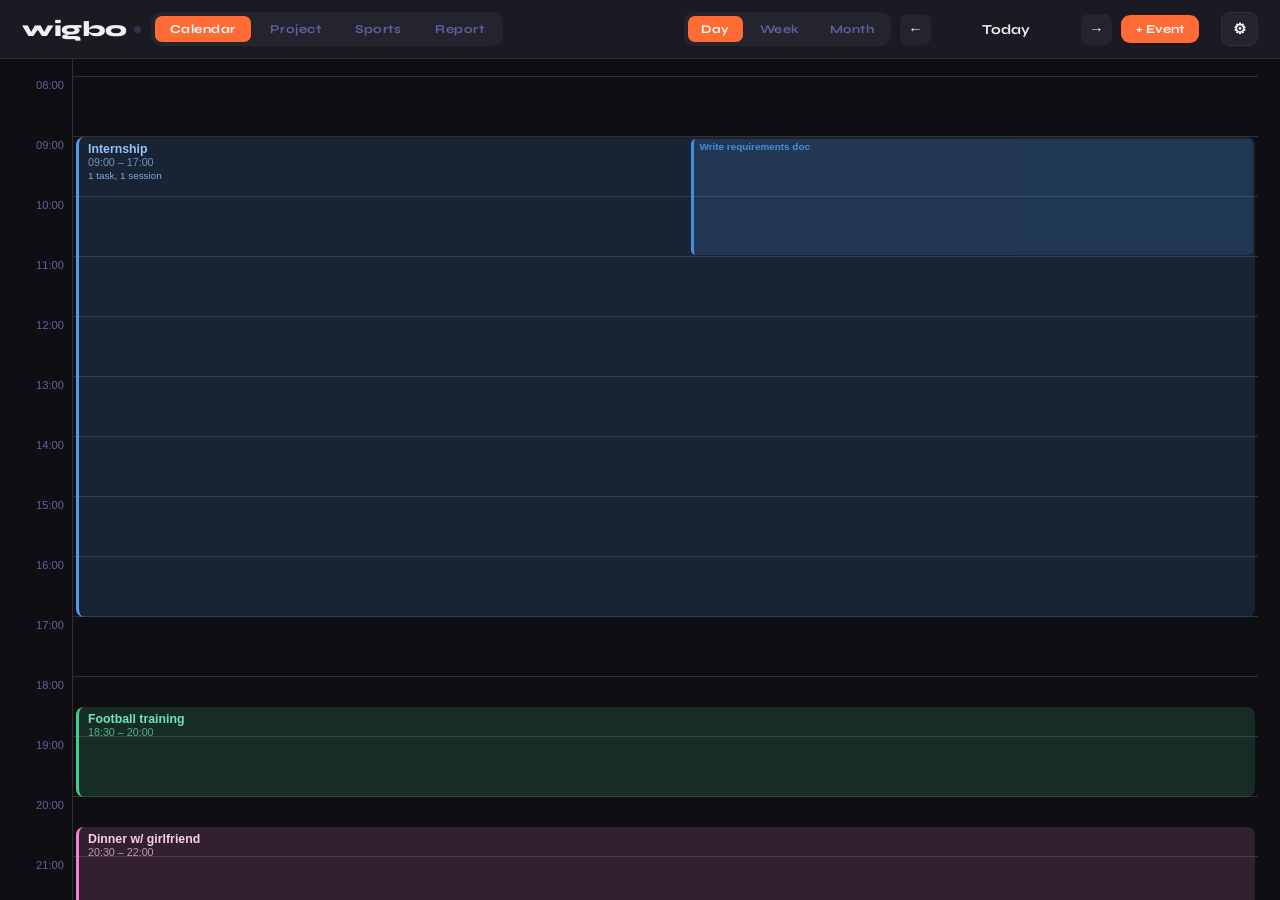
==== commit 4246debe: "Update index.html not rendering bug fix" ====
--- a/index.html
+++ b/index.html
@@ -1036,6 +1036,985 @@
 let rvWeekOffset=0;
 
 // ══════════════════════════════════════════════════
+// PAGE SWITCH
+// ══════════════════════════════════════════════════
+function showPage(p){
+  currentPage=p;
+  const pages=['calendar','project','sports','review'];
+  document.getElementById('calendar-page').style.display=p==='calendar'?'flex':'none';
+  document.getElementById('project-page').style.display=p==='project'?'flex':'none';
+  document.getElementById('project-page').style.flexDirection='column';
+  document.getElementById('sports-page').style.display=p==='sports'?'flex':'none';
+  document.getElementById('sports-page').style.flexDirection='column';
+  document.getElementById('review-page').style.display=p==='review'?'flex':'none';
+  document.getElementById('review-page').style.flexDirection='column';
+  document.getElementById('cal-controls').style.display=p==='calendar'?'flex':'none';
+  document.getElementById('proj-controls').style.display=p==='project'?'flex':'none';
+  document.getElementById('sports-controls').style.display=p==='sports'?'flex':'none';
+  document.getElementById('review-controls').style.display=p==='review'?'flex':'none';
+  document.querySelectorAll('.page-tab').forEach((t,i)=>t.classList.toggle('active',pages[i]===p));
+  if(p==='project')renderGantt();
+  else if(p==='sports')renderSports();
+  else if(p==='review')renderReview();
+  else render();
+}
+
+// ══════════════════════════════════════════════════
+// CALENDAR NAVIGATION
+// ══════════════════════════════════════════════════
+function switchView(v){
+  currentView=v;
+  document.querySelectorAll('.view-tab').forEach((t,i)=>t.classList.toggle('active',['daily','weekly','monthly'][i]===v));
+  render();
+}
+function navigate(d){
+  if(currentView==='daily')currentDate.setDate(currentDate.getDate()+d);
+  else if(currentView==='weekly')currentDate.setDate(currentDate.getDate()+d*7);
+  else currentDate.setMonth(currentDate.getMonth()+d);
+  render();
+}
+function updateLabel(){
+  const el=document.getElementById('period-label');
+  const td=today0();
+  if(currentView==='daily'){
+    el.textContent=currentDate.getTime()===td.getTime()?'Today':`${DS[currentDate.getDay()]}, ${currentDate.getDate()} ${MN[currentDate.getMonth()].slice(0,3)}`;
+  }else if(currentView==='weekly'){
+    const ws=wkStart(new Date(currentDate));
+    const we=new Date(ws);we.setDate(we.getDate()+6);
+    el.textContent=`${ws.getDate()} ${MN[ws.getMonth()].slice(0,3)} – ${we.getDate()} ${MN[we.getMonth()].slice(0,3)}`;
+  }else{
+    el.textContent=`${MN[currentDate.getMonth()]} ${currentDate.getFullYear()}`;
+  }
+}
+function wkStart(d){const s=new Date(d);s.setDate(s.getDate()-s.getDay());s.setHours(0,0,0,0);return s;}
+function render(){
+  if(currentPage!=='calendar')return;
+  updateLabel();
+  const main=document.getElementById('main-content');
+  if(currentView==='daily')renderDaily(main);
+  else if(currentView==='weekly')renderWeekly(main);
+  else renderMonthly(main);
+}
+function evCls(cat){return`cat-${cat}`;}
+
+// ══════════════════════════════════════════════════
+// COLLISION LAYOUT
+// ══════════════════════════════════════════════════
+function layoutEvents(evs){
+  const sorted=evs.slice().sort((a,b)=>a.sm-b.sm);
+  const cols=[];
+  sorted.forEach(ev=>{
+    let placed=false;
+    for(let c=0;c<cols.length;c++){if(ev.sm>=cols[c]){cols[c]=ev.em;ev._col=c;placed=true;break;}}
+    if(!placed){ev._col=cols.length;cols.push(ev.em);}
+  });
+  sorted.forEach(ev=>{
+    let maxCol=0;
+    sorted.forEach(ev2=>{if(ev2.sm<ev.em&&ev2.em>ev.sm)maxCol=Math.max(maxCol,ev2._col);});
+    ev._total=maxCol+1;
+  });
+  return sorted;
+}
+
+// ══════════════════════════════════════════════════
+// DAILY VIEW
+// ══════════════════════════════════════════════════
+function renderDaily(main){
+  const ds=fmtD(currentDate);
+  const dayEvs=events.filter(e=>e.date===ds&&e.start).map(ev=>({...ev,sm:toMin(ev.start),em:ev.end?toMin(ev.end):toMin(ev.start)+60}));
+  let h='<div class="daily-view"><div class="time-col-sticky">';
+  for(let i=0;i<24;i++)h+=`<div class="time-slot-label">${i===0?'':(i<10?'0'+i:i)+':00'}</div>`;
+  h+='</div><div class="events-col" id="evcol">';
+  for(let i=0;i<24;i++)h+=`<div class="time-row" ondragover="event.preventDefault()" ondrop="dropD(event,'${ds}',${i})"></div>`;
+  h+='</div></div>';
+  main.innerHTML=h;
+  const col=document.getElementById('evcol');
+  const laid=layoutEvents(dayEvs);
+  laid.forEach(ev=>{
+    const gap=3,pct=100/ev._total,leftPct=ev._col*pct;
+    // count sessions & overdue for work events
+    const daySess=ev.cat==='work'?sessionsOnDate(ds):[];
+    const ovCnt=daySess.filter(s=>{const t=tasks.find(x=>x.id===s.taskId);return t&&isOverdue(t);}).length;
+    const uniqueTasks=[...new Set(daySess.map(s=>s.taskId))].length;
+    const badge=daySess.length?`<div class="ev-badge">${uniqueTasks} task${uniqueTasks!==1?'s':''}, ${daySess.length} session${daySess.length!==1?'s':''}${ovCnt?` · <span style="color:var(--danger)">⚠${ovCnt}</span>`:''}</div>`:'';
+    const el=document.createElement('div');
+    el.className=`day-event ${evCls(ev.cat)}`;
+    el.style.cssText=`top:${(ev.sm/60)*60}px;height:${Math.max(((ev.em-ev.sm)/60)*60,30)}px;left:calc(${leftPct}% + ${gap}px);width:calc(${pct}% - ${gap*2}px);`;
+    el.draggable=true;
+    el.innerHTML=`<div class="ev-title">${ev.title}</div><div class="ev-time">${ev.start}${ev.end?' – '+ev.end:''}</div>${badge}<div class="ev-edit" onclick="event.stopPropagation();openEventModal('${ev.id}')">✎</div>`;
+    el.addEventListener('dragstart',e=>{dragEvId=ev.id;e.dataTransfer.effectAllowed='move';});
+    el.addEventListener('click',()=>clickEvent(ev,ds));
+    col.appendChild(el);
+
+    // Draw session chips in the RIGHT half of the internship block, positioned by their scheduled time
+    if(ev.cat==='work'){
+      const evHeightPx=Math.max(((ev.em-ev.sm)/60)*60,30);
+      daySess.forEach(s=>{
+        const t=tasks.find(x=>x.id===s.taskId);if(!t)return;
+        const ph=phases.find(p=>p.id===t.phaseId);
+        const color=ph?ph.color:'#a78bfa';
+        const sm2=toMin(s.startTime),em2=toMin(s.endTime);
+        const clampedSm=Math.max(sm2,ev.sm),clampedEm=Math.min(em2,ev.em);
+        if(clampedEm<=clampedSm)return;
+        const chip=document.createElement('div');
+        chip.className='session-chip';
+        // Position chip at its actual scheduled time within the block (right 48% of width)
+        const topPx=((clampedSm-ev.sm)/60)*60+2;
+        const heightPx=Math.max(((clampedEm-clampedSm)/60)*60-4,16);
+        chip.style.cssText=`top:${topPx}px;height:${heightPx}px;left:52%;right:2px;background:${color}30;border-left:3px solid ${color};color:${color};border-radius:5px;`;
+        chip.textContent=t.name;
+        chip.title=`${t.name} · ${s.startTime}–${s.endTime}`;
+        chip.addEventListener('click',e=>{e.stopPropagation();openTaskPanel(ds,ev);});
+        el.appendChild(chip);
+      });
+      // Meeting chips on the LEFT of the internship block
+      meetings.filter(m=>m.date===ds).forEach(m=>{
+        const sm2=toMin(m.startTime),em2=toMin(m.endTime);
+        const cSm=Math.max(sm2,ev.sm),cEm=Math.min(em2,ev.em);
+        if(cEm<=cSm)return;
+        const chip=document.createElement('div');
+        chip.className='meeting-chip';
+        chip.style.cssText=`top:${((cSm-ev.sm)/60)*60+2}px;height:${Math.max(((cEm-cSm)/60)*60-4,16)}px;left:2px;width:48%;`;
+        chip.textContent='☎ '+m.title;
+        chip.title = `${m.title} · ${m.startTime}–${m.endTime}${m.notes ? '\n' + m.notes : ''}`; 
+        chip.addEventListener('click',e=>{e.stopPropagation();openMeetingModal(m.id,ds);});
+        el.appendChild(chip);
+      });
+    }
+  });
+  main.scrollTop=8*60;
+}
+function clickEvent(ev,ds){
+  if(ev.cat==='work')openTaskPanel(ds,ev);
+  else openEventModal(ev.id);
+}
+
+// ══════════════════════════════════════════════════
+// WEEKLY VIEW
+// ══════════════════════════════════════════════════
+function renderWeekly(main){
+  const ws=wkStart(new Date(currentDate));
+  const td=today0();
+  let h='<div class="week-grid"><div class="week-time-label"></div>';
+  for(let d=0;d<7;d++){
+    const day=new Date(ws);day.setDate(ws.getDate()+d);
+    const isTd=day.getTime()===td.getTime();
+    h+=`<div class="week-header-cell${isTd?' today-col':''}">${DS[day.getDay()]}<span class="day-num">${day.getDate()}</span></div>`;
+  }
+  for(let i=0;i<24;i++){
+    h+=`<div class="week-time-label">${i===0?'':(i<10?'0'+i:i)+':00'}</div>`;
+    for(let d=0;d<7;d++){
+      const day=new Date(ws);day.setDate(ws.getDate()+d);
+      const isTd=day.getTime()===td.getTime();
+      const ds=fmtD(day);
+      h+=`<div class="week-cell${isTd?' today-col':''}" data-date="${ds}" data-hour="${i}" ondragover="event.preventDefault()" ondrop="dropW(event,'${ds}',${i})"></div>`;
+    }
+  }
+  h+='</div>';
+  main.innerHTML=h;
+  for(let d=0;d<7;d++){
+    const day=new Date(ws);day.setDate(ws.getDate()+d);
+    const ds=fmtD(day);
+    const dayEvs=events.filter(e=>e.date===ds&&e.start).map(ev=>({...ev,sm:toMin(ev.start),em:ev.end?toMin(ev.end):toMin(ev.start)+60}));
+    const laid=layoutEvents(dayEvs);
+    laid.forEach(ev=>{
+      const sh=Math.floor(ev.sm/60);
+      const cell=main.querySelector(`.week-cell[data-date="${ds}"][data-hour="${sh}"]`);
+      if(!cell)return;
+      const daySess=ev.cat==='work'?sessionsOnDate(ds):[];
+      const hasOv=daySess.some(s=>{const t=tasks.find(x=>x.id===s.taskId);return t&&isOverdue(t);});
+      const gap=1,pct=100/ev._total;
+      const el=document.createElement('div');
+      el.className=`week-event ${evCls(ev.cat)}`;
+      el.style.cssText=`top:${((ev.sm%60)/60)*50}px;height:${Math.max(((ev.em-ev.sm)/60)*50,16)}px;left:calc(${ev._col*pct}% + ${gap}px);width:calc(${pct}% - ${gap*2}px);right:auto;${hasOv?'box-shadow:0 0 0 1.5px var(--danger);':''}`;
+      el.draggable=true;el.textContent=ev.title;
+      el.addEventListener('dragstart',e=>{dragEvId=ev.id;e.dataTransfer.effectAllowed='move';});
+      el.addEventListener('click',()=>clickEvent(ev,ds));
+      cell.appendChild(el);
+    });
+  }
+}
+
+// ══════════════════════════════════════════════════
+// MONTHLY VIEW
+// ══════════════════════════════════════════════════
+function renderMonthly(main){
+  const yr=currentDate.getFullYear(),mo=currentDate.getMonth();
+  const first=new Date(yr,mo,1),last=new Date(yr,mo+1,0);
+  const td=today0();
+  let h='<div class="month-grid">';
+  DS.forEach(d=>{h+=`<div class="month-day-header">${d}</div>`;});
+  const pad=first.getDay();
+  for(let i=0;i<pad;i++){const d=new Date(first);d.setDate(d.getDate()-(pad-i));h+=mCell(d,true,td);}
+  for(let d=1;d<=last.getDate();d++)h+=mCell(new Date(yr,mo,d),false,td);
+  const ep=6-last.getDay();
+  for(let i=1;i<=ep;i++){const d=new Date(last);d.setDate(d.getDate()+i);h+=mCell(d,true,td);}
+  h+='</div>';
+  main.innerHTML=h;
+  main.querySelectorAll('.month-cell[data-date]').forEach(cell=>{
+    const ds=cell.dataset.date;
+    const dayEvs=events.filter(e=>e.date===ds);
+    dayEvs.slice(0,3).forEach(ev=>{
+      const daySess=ev.cat==='work'?sessionsOnDate(ds):[];
+      const hasOv=daySess.some(s=>{const t=tasks.find(x=>x.id===s.taskId);return t&&isOverdue(t);});
+      const el=document.createElement('div');
+      el.className=`month-event ${evCls(ev.cat)}`;
+      if(hasOv)el.style.boxShadow='0 0 0 1.5px var(--danger)';
+      el.textContent=(ev.start?ev.start+' ':'')+ev.title;
+      el.draggable=true;
+      el.addEventListener('dragstart',e=>{dragEvId=ev.id;e.dataTransfer.effectAllowed='move';});
+      el.addEventListener('click',()=>clickEvent(ev,ds));
+      cell.appendChild(el);
+    });
+    if(dayEvs.length>3){const m=document.createElement('div');m.className='month-more';m.textContent=`+${dayEvs.length-3} more`;cell.appendChild(m);}
+    cell.addEventListener('dragover',e=>e.preventDefault());
+    cell.addEventListener('drop',e=>{
+      if(!dragEvId)return;
+      const idx=events.findIndex(ev=>ev.id===dragEvId);
+      if(idx!==-1){events[idx].date=ds;persist('pl3_events',events);}
+      dragEvId=null;render();
+    });
+  });
+}
+function mCell(day,other,td){
+  const ds=fmtD(day);
+  const isTd=day.getTime()===td.getTime();
+  return`<div class="month-cell${other?' other-month':''}${isTd?' today':''}" data-date="${ds}"><div class="month-day-num">${day.getDate()}</div></div>`;
+}
+function dropD(e,ds,hour){
+  if(!dragEvId)return;
+  const idx=events.findIndex(ev=>ev.id===dragEvId);if(idx===-1)return;
+  const ev=events[idx];
+  const rect=e.currentTarget.getBoundingClientRect();
+  const offMin=Math.round(((e.clientY-rect.top)/60)*60);
+  const total=hour*60+Math.max(0,Math.min(59,offMin));
+  const ns=minToTime(total);
+  let ne=ev.end;
+  if(ev.start&&ev.end){const dur=toMin(ev.end)-toMin(ev.start);ne=minToTime(total+dur);}
+  events[idx]={...ev,date:ds,start:ns,end:ne};
+  persist('pl3_events',events);dragEvId=null;render();
+}
+function dropW(e,ds,hour){
+  if(!dragEvId)return;
+  const idx=events.findIndex(ev=>ev.id===dragEvId);if(idx===-1)return;
+  const ev=events[idx];
+  const dur=(ev.start&&ev.end)?toMin(ev.end)-toMin(ev.start):60;
+  const rect=e.currentTarget.getBoundingClientRect();
+  const offMin=Math.round(((e.clientY-rect.top)/50)*60);
+  const total=hour*60+Math.max(0,Math.min(59,offMin));
+  events[idx]={...ev,date:ds,start:minToTime(total),end:minToTime(total+dur)};
+  persist('pl3_events',events);dragEvId=null;render();
+}
+
+// ══════════════════════════════════════════════════
+// SESSION / TASK HELPERS
+// ══════════════════════════════════════════════════
+function sessionsOnDate(ds){return sessions.filter(s=>s.date===ds);}
+function sessionsForTask(taskId){return sessions.filter(s=>s.taskId===taskId);}
+function isOverdue(t){
+  if(t.status==='done')return false;
+  const td=today0(),dl=parseD(t.deadline);
+  return dl&&dl<td;
+}
+function isDueSoon(t){
+  if(t.status==='done')return false;
+  const dl=parseD(t.deadline);if(!dl)return false;
+  return(dl-today0())/86400000<=3&&dl>=today0();
+}
+// tasks active on a given date (startDate <= date <= deadline)
+function tasksActiveOnDate(ds){
+  const d=parseD(ds);if(!d)return[];
+  return tasks.filter(t=>{
+    if(t.status==='done')return false;
+    const s=parseD(t.startDate),e=parseD(t.deadline);
+    // include if date is within span OR if task is overdue (past deadline, not done)
+    if(s&&e&&d>=s&&d<=e) return true;
+    if(e&&d>e) return true; // overdue — still show so user can plan catch-up time
+    return false;
+  });
+}
+
+// ══════════════════════════════════════════════════
+// TASK POPUP MODAL
+// ══════════════════════════════════════════════════
+function openTaskPanel(ds,ev){
+  currentPopupDate=ds;
+  const d=parseD(ds);
+  document.getElementById('popup-day-label').textContent=`${DS[d.getDay()]} ${d.getDate()} ${MN[d.getMonth()].slice(0,3)} · Internship`;
+  renderPopupTasks(ds);
+  openModal('task-popup-modal');
+}
+function renderPopupTasks(ds){
+  // Show ALL tasks whose span includes this date, with their sessions on this day
+  const active=tasksActiveOnDate(ds);
+  const cont=document.getElementById('popup-tasks-list');
+  if(!active.length){
+    cont.innerHTML='<div style="color:var(--muted);font-size:.84rem;text-align:center;padding:22px 0;">No tasks span this day.<br>Go to Project view to create tasks.</div>';
+    return;
+  }
+  // meetings on this day
+  const dayMtgs=meetings.filter(m=>m.date===ds).sort((a,b)=>a.startTime.localeCompare(b.startTime));
+  let h='';
+  if(dayMtgs.length){
+    h+=`<div style="margin-bottom:12px;background:rgba(245,158,11,.07);border:1px solid rgba(245,158,11,.2);border-radius:10px;padding:10px 12px;">
+      <div style="font-size:.68rem;font-weight:700;color:var(--warn);text-transform:uppercase;letter-spacing:.5px;margin-bottom:7px;">📅 Meetings today</div>`;
+    dayMtgs.forEach(m=>{
+      h+=`<div class="session-row" style="cursor:pointer;margin-bottom:5px;" onclick="openMeetingModal('${m.id}','${ds}')">
+        <div class="session-time" style="color:#fcd34d;">☎ ${m.startTime}–${m.endTime} · ${m.title}</div>
+        <span style="font-size:.62rem;color:var(--muted);margin-left:auto;margin-right:6px;">tap to edit</span>
+        <button class="session-del" onclick="event.stopPropagation();meetings=meetings.filter(x=>x.id!=='${m.id}');persist('pl3_meetings',meetings);renderPopupTasks('${ds}');render();" title="Delete">✕</button>
+      </div>`;
+    });
+    h+=`</div>`;
+  }
+  active.forEach(t=>{
+    const ph=phases.find(p=>p.id===t.phaseId);
+    const ov=isOverdue(t),soon=isDueSoon(t);
+    const dlStyle=ov?'color:var(--danger)':soon?'color:var(--warn)':'color:var(--muted)';
+    const dlTxt=t.deadline?'Deadline: '+t.deadline:'';
+    const subs=subtasks.filter(s=>s.taskId===t.id);
+    const subDone=subs.filter(s=>s.done).length;
+    const isDone=t.status==='done';
+    // sessions on THIS day for this task
+    const daySessions=sessions.filter(s=>s.taskId===t.id&&s.date===ds);
+    const sessHtml=daySessions.map(s=>`
+      <div class="session-row" style="cursor:pointer;" onclick="openSessionModal('${t.id}','${ds}','${s.id}')">
+        <div class="session-time">⏱ ${s.startTime}–${s.endTime}</div>
+        <span style="font-size:.62rem;color:var(--muted);margin-left:auto;margin-right:6px;">tap to edit</span>
+        <button class="session-del" onclick="event.stopPropagation();deleteSession('${s.id}')" title="Remove">✕</button>
+      </div>`).join('');
+    const subsHtml=subs.map(s=>`
+      <div class="subtask-row">
+        <div class="task-check${s.done?' checked':''}" onclick="toggleSubtask('${s.id}')">${s.done?'✓':''}</div>
+        <div class="subtask-name${s.done?' done-st':''}" onclick="openSubtaskModal('${s.id}','${t.id}')">${s.name}</div>
+      </div>`).join('');
+
+    h+=`<div class="popup-task">
+      <div class="popup-task-header">
+        <div class="task-check${isDone?' checked':''}" onclick="toggleTask('${t.id}')">${isDone?'✓':''}</div>
+        <div class="popup-task-name" onclick="openTaskModal('${t.id}')" style="${isDone?'text-decoration:line-through;opacity:.5':''}">
+          ${t.name}${ov?' <span style="color:var(--danger)">⚠</span>':''}
+        </div>
+      </div>
+      <div class="popup-task-meta">
+        ${ph?`<span class="tag" style="background:${ph.color}22;color:${ph.color};border-radius:4px;padding:2px 6px">${ph.name}</span>`:''}
+        ${dlTxt?`<span style="font-size:.62rem;${dlStyle}">${dlTxt}</span>`:''}
+        <span style="font-size:.62rem;color:var(--muted)">${t.priority}</span>
+        ${subs.length?`<span style="font-size:.62rem;color:var(--muted)">${subDone}/${subs.length} sub-tasks</span>`:''}
+      </div>
+      ${daySessions.length?`<div class="sessions-list">${sessHtml}</div>`:''}
+      <button class="btn-add-session" onclick="openSessionModal('${t.id}','${ds}')">+ Schedule time on this day</button>
+      ${subs.length?`<div class="popup-subtasks">${subsHtml}</div>`:''}
+      <button class="btn-add-subtask" onclick="openSubtaskModal(null,'${t.id}')">+ Add sub-task</button>
+    </div>`;
+  });
+  cont.innerHTML=h;
+}
+function toggleTask(id){
+  const idx=tasks.findIndex(t=>t.id===id);if(idx===-1)return;
+  tasks[idx].status=tasks[idx].status==='done'?'in-progress':'done';
+  persist('pl3_tasks',tasks);
+  if(currentPopupDate)renderPopupTasks(currentPopupDate);
+  if(currentPage==='project')renderGantt();
+  render();
+}
+
+// ══════════════════════════════════════════════════
+// GANTT
+// ══════════════════════════════════════════════════
+function renderGantt(){
+  const allDates=[
+    ...phases.map(p=>[p.start,p.end]).flat(),
+    ...tasks.map(t=>[t.startDate,t.deadline]).flat(),
+    ...sessions.map(s=>s.date)
+  ].filter(Boolean);
+  const gc=document.getElementById('gantt-container');
+  if(!allDates.length){gc.innerHTML='<div style="color:var(--muted);text-align:center;padding:60px">Add a phase to get started.</div>';return;}
+
+  const minD=new Date(Math.min(...allDates.map(s=>parseD(s))));
+  const maxD=new Date(Math.max(...allDates.map(s=>parseD(s))));
+  minD.setDate(minD.getDate()-3);maxD.setDate(maxD.getDate()+6);
+  const totalDays=Math.ceil((maxD-minD)/86400000)+1;
+  const dayW=Math.max(22,Math.min(40,Math.floor((window.innerWidth-300)/totalDays)));
+  const td=today0();
+  const todayOff=Math.round((td-minD)/86400000);
+
+  // stats
+  const done=tasks.filter(t=>t.status==='done').length;
+  const pct=tasks.length?Math.round(done/tasks.length*100):0;
+  document.getElementById('progress-fill').style.width=pct+'%';
+  document.getElementById('progress-label').textContent=pct+'%';
+  const behind=tasks.filter(t=>isOverdue(t)).length;
+  const bb=document.getElementById('behind-badge');
+  bb.style.display=behind?'inline-flex':'none';
+  if(behind)bb.textContent=`⚠ ${behind} behind`;
+
+  // date header
+  let hdrH='<div class="date-headers">';
+  for(let i=0;i<totalDays;i++){
+    const d=addDays(minD,i);
+    const isTd=d.getTime()===td.getTime();
+    const showLbl=i===0||d.getDate()===1||(totalDays<=90&&d.getDay()===1)||(totalDays>90&&d.getDate()%7===0);
+    hdrH+=`<div class="date-header-cell${isTd?' is-today':''}" style="width:${dayW}px">${showLbl?`${d.getDate()}<br>${MN[d.getMonth()].slice(0,3)}`:(isTd?'◆':'')}</div>`;
+  }
+  hdrH+='</div>';
+
+  let body='';
+  phases.forEach(ph=>{
+    const phTasks=tasks.filter(t=>t.phaseId===ph.id);
+    const phDone=phTasks.filter(t=>t.status==='done').length;
+    body+=`<div class="phase-section">
+      <div class="phase-header">
+        <div style="width:8px;height:8px;border-radius:2px;background:${ph.color};flex-shrink:0"></div>
+        <h3 style="cursor:pointer;flex:1;" onclick="openPhaseModal('${ph.id}')" title="Edit phase">${ph.name}</h3>
+        <div class="phase-progress">${phDone}/${phTasks.length}</div>
+        <button class="btn-add-task" onclick="openTaskModal(null,'${ph.id}')">+ Task</button>
+        <button class="btn-add-task" onclick="openPhaseModal('${ph.id}')" style="margin-left:4px;">✎ Edit</button>
+      </div>`;
+
+    // phase span
+    if(ph.start&&ph.end){
+      const ps=Math.max(0,Math.round((parseD(ph.start)-minD)/86400000));
+      const pe=Math.round((parseD(ph.end)-minD)/86400000);
+      body+=`<div class="gantt-row">
+        <div class="gantt-info"><div class="gantt-task-name" style="color:var(--muted);font-style:italic;font-size:.7rem">${ph.name} span</div></div>
+        <div class="gantt-bar-area">
+          ${todayOff>=0?`<div class="gantt-today-line" style="left:${todayOff*dayW}px"></div>`:''}
+          <div style="position:absolute;left:${ps*dayW}px;width:${(pe-ps+1)*dayW}px;height:4px;top:12px;border-radius:3px;background:${ph.color};opacity:.2"></div>
+        </div></div>`;
+    }
+
+    phTasks.forEach(t=>{
+      const ov=isOverdue(t),soon=isDueSoon(t);
+      const dotCls=t.status==='done'?'done':ov?'behind':t.status==='in-progress'?'in-progress':'todo';
+      const startD=parseD(t.startDate),deadlineD=parseD(t.deadline);
+      const barStart=startD||deadlineD;
+      const barEnd=deadlineD||startD;
+      let barL=0,barW=dayW;
+      if(barStart)barL=Math.max(0,Math.round((barStart-minD)/86400000))*dayW;
+      if(barStart&&barEnd){
+        const spanDays=Math.round((barEnd-barStart)/86400000);
+        barW=Math.max(dayW,(spanDays+1)*dayW);
+      }
+      const dlOff=deadlineD?Math.round((deadlineD-minD)/86400000):null;
+
+      // Session ticks — show where work sessions are planned within the bar
+      const tSessions=sessionsForTask(t.id);
+      const ticksHtml=tSessions.map(s=>{
+        const sD=parseD(s.date);if(!sD)return'';
+        const off=Math.round((sD-minD)/86400000);
+        const tickL=off*dayW;
+        if(tickL<barL||tickL>barL+barW)return'';
+        return`<div class="gantt-session-tick" style="left:${tickL}px" title="${s.date} ${s.startTime}–${s.endTime}"></div>`;
+      }).join('');
+
+      const totalSessionHours=tSessions.reduce((acc,s)=>(acc+(toMin(s.endTime)-toMin(s.startTime))/60),0).toFixed(1);
+
+      body+=`<div class="gantt-row">
+        <div class="gantt-info">
+          <div class="gantt-status-dot ${dotCls}"></div>
+          <div class="gantt-task-name" onclick="openTaskModal('${t.id}')" title="${t.name}">${t.name}${ov?` <span class="gantt-warning">⚠</span>`:''}</div>
+        </div>
+        <div class="gantt-bar-area">
+          ${todayOff>=0?`<div class="gantt-today-line" style="left:${todayOff*dayW}px"></div>`:''}
+          ${dlOff!==null?`<div class="gantt-deadline-marker" style="left:${dlOff*dayW}px" title="Deadline: ${t.deadline}"></div>`:''}
+          <div class="gantt-bar${ov?' behind-bar':''}${t.status==='done'?' done-bar':''}"
+            style="left:${barL}px;width:${barW}px;background:${ph.color}"
+            onclick="openTaskModal('${t.id}')"
+            title="${t.name}\nStart: ${t.startDate||'—'} | Deadline: ${t.deadline||'—'}\nPlanned: ${totalSessionHours}h in ${tSessions.length} session${tSessions.length!==1?'s':''}">
+            ${t.status==='done'?'✓ ':''}${t.name}
+          </div>
+          ${ticksHtml}
+        </div>
+      </div>`;
+
+      // Sub-task rows
+      subtasks.filter(s=>s.taskId===t.id).forEach(s=>{
+        body+=`<div class="gantt-subtask-row">
+          <div style="width:200px;flex-shrink:0;display:flex;align-items:center;gap:6px;padding-left:18px;padding-right:10px;">
+            <div class="task-check${s.done?' checked':''}" style="width:12px;height:12px;border-radius:3px;border:1.5px solid var(--border);flex-shrink:0;display:flex;align-items:center;justify-content:center;font-size:.54rem;cursor:pointer;${s.done?'background:var(--ok);border-color:var(--ok);color:#fff':''}" onclick="toggleSubtask('${s.id}')">${s.done?'✓':''}</div>
+            <div class="gantt-subtask-name${s.done?' done-st':''}" onclick="openSubtaskModal('${s.id}','${t.id}')">${s.name}</div>
+          </div>
+          <div class="gantt-bar-area"></div>
+        </div>`;
+      });
+      body+=`<button class="btn-add-subtask" style="margin-left:200px;margin-bottom:6px;width:auto;" onclick="openSubtaskModal(null,'${t.id}')">+ Sub-task</button>`;
+    });
+    body+='</div>';
+  });
+  body+=`<button class="btn-add-phase" onclick="openPhaseModal()">+ Add Phase</button>`;
+  gc.innerHTML=hdrH+body;
+}
+
+// ══════════════════════════════════════════════════
+// MODALS
+// ══════════════════════════════════════════════════
+function closeModal(id){document.getElementById(id).classList.remove('open');}
+function openModal(id){document.getElementById(id).classList.add('open');}
+
+// ── EVENT ──
+function toggleRepeatOptions(){
+  const val=document.getElementById('ev-repeat').value;
+  const opts=document.getElementById('repeat-options');
+  const intRow=document.getElementById('repeat-interval-row');
+  const pickRow=document.getElementById('repeat-weekpick-row');
+  opts.style.display=val==='none'?'none':'block';
+  intRow.style.display=val==='custom'?'flex':'none';
+  pickRow.style.display=val==='weekpick'?'block':'none';
+  updateRepeatPreview();
+}
+function updateRepeatPreview(){
+  const val=document.getElementById('ev-repeat').value;
+  const startVal=document.getElementById('ev-date').value;
+  const untilVal=document.getElementById('ev-until').value;
+  const prev=document.getElementById('repeat-preview');
+  if(val==='none'||!startVal||!untilVal){prev.textContent='';return;}
+  const dates=computeRepeatDates(val,startVal,untilVal);
+  prev.textContent=`→ Creates ${dates.length} event${dates.length!==1?'s':''}`;
+}
+function computeRepeatDates(pattern,startVal,untilVal){
+  const start=parseD(startVal),until=parseD(untilVal);
+  if(!start||!until||until<start)return[startVal];
+  const dates=[];
+  let cur=new Date(start);
+  const interval=parseInt(document.getElementById('ev-interval').value)||2;
+  const pickedDays=[...document.querySelectorAll('.weekday-cb:checked')].map(cb=>parseInt(cb.value));
+  while(cur<=until){
+    const ds=fmtD(cur);
+    const dow=cur.getDay();
+    if(pattern==='daily') dates.push(ds);
+    else if(pattern==='weekdays'&&dow>=1&&dow<=5) dates.push(ds);
+    else if(pattern==='weekly'&&dow===start.getDay()) dates.push(ds);
+    else if(pattern==='custom'){
+      const diffDays=Math.round((cur-start)/86400000);
+      if(diffDays%interval===0) dates.push(ds);
+    }
+    else if(pattern==='weekpick'&&pickedDays.includes(dow)) dates.push(ds);
+    cur=addDays(cur,1);
+  }
+  return dates;
+}
+function openEventModal(id){
+  editEvId=id||null;
+  // reset repeat UI
+  document.getElementById('ev-repeat').value='none';
+  document.getElementById('repeat-options').style.display='none';
+  document.getElementById('repeat-interval-row').style.display='none';
+  document.getElementById('repeat-weekpick-row').style.display='none';
+  document.getElementById('repeat-preview').textContent='';
+  document.querySelectorAll('.weekday-cb').forEach(cb=>cb.checked=false);
+  document.getElementById('ev-until').value='';
+  document.getElementById('ev-interval').value='2';
+
+  if(id){
+    const ev=events.find(e=>e.id===id);if(!ev)return;
+    document.getElementById('ev-modal-title').textContent='Edit Event';
+    document.getElementById('ev-title').value=ev.title;
+    document.getElementById('ev-cat').value=ev.cat;
+    document.getElementById('ev-date').value=ev.date;
+    document.getElementById('ev-start').value=ev.start||'';
+    document.getElementById('ev-end').value=ev.end||'';
+    document.getElementById('ev-notes').value=ev.notes||'';
+    document.getElementById('ev-del-btn').style.display='block';
+    // show delete series btn if part of a series
+    const hasSeries=ev.seriesId&&events.filter(e=>e.seriesId===ev.seriesId).length>1;
+    document.getElementById('ev-del-series-btn').style.display=hasSeries?'block':'none';
+    // hide repeat UI for edits (editing one occurrence only)
+    document.getElementById('ev-repeat').closest('.form-group').style.display='none';
+    document.getElementById('repeat-options').style.display='none';
+  }else{
+    document.getElementById('ev-modal-title').textContent='Add Event';
+    document.getElementById('ev-title').value='';
+    document.getElementById('ev-cat').value='work';
+    document.getElementById('ev-date').value=fmtD(currentDate);
+    document.getElementById('ev-start').value='09:00';
+    document.getElementById('ev-end').value='17:00';
+    document.getElementById('ev-notes').value='';
+    document.getElementById('ev-del-btn').style.display='none';
+    document.getElementById('ev-del-series-btn').style.display='none';
+    document.getElementById('ev-repeat').closest('.form-group').style.display='block';
+  }
+  // hook preview update
+  ['ev-date','ev-until','ev-interval'].forEach(id=>{
+    const el=document.getElementById(id);
+    if(el)el.oninput=updateRepeatPreview;
+  });
+  document.querySelectorAll('.weekday-cb').forEach(cb=>cb.onchange=updateRepeatPreview);
+  openModal('ev-modal');
+  setTimeout(()=>document.getElementById('ev-title').focus(),80);
+}
+function saveEvent(){
+  const title=document.getElementById('ev-title').value.trim();
+  if(!title){document.getElementById('ev-title').focus();return;}
+  const base={
+    title,cat:document.getElementById('ev-cat').value,
+    start:document.getElementById('ev-start').value,
+    end:document.getElementById('ev-end').value,
+    notes:document.getElementById('ev-notes').value
+  };
+  if(editEvId){
+    // editing a single occurrence — just update it
+    const i=events.findIndex(e=>e.id===editEvId);
+    if(i!==-1)events[i]={...events[i],...base};
+  }else{
+    const pattern=document.getElementById('ev-repeat').value;
+    const startVal=document.getElementById('ev-date').value;
+    const untilVal=document.getElementById('ev-until').value;
+    if(pattern!=='none'&&untilVal){
+      const dates=computeRepeatDates(pattern,startVal,untilVal);
+      const seriesId=uid();
+      dates.forEach(date=>events.push({id:uid(),seriesId,...base,date}));
+    }else{
+      events.push({id:uid(),...base,date:startVal});
+    }
+  }
+  persist('pl3_events',events);closeModal('ev-modal');render();
+}
+function deleteEvent(){
+  if(!editEvId)return;
+  events=events.filter(e=>e.id!==editEvId);
+  persist('pl3_events',events);closeModal('ev-modal');render();
+}
+function deleteEventSeries(){
+  if(!editEvId)return;
+  const ev=events.find(e=>e.id===editEvId);
+  if(!ev||!ev.seriesId)return;
+  if(!confirm(`Delete all ${events.filter(e=>e.seriesId===ev.seriesId).length} events in this series?`))return;
+  events=events.filter(e=>e.seriesId!==ev.seriesId);
+  persist('pl3_events',events);closeModal('ev-modal');render();
+}
+
+// ── TASK ──
+function openTaskModal(id,prefillPhase){
+  editTaskId=id||null;
+  const sel=document.getElementById('t-phase');
+  sel.innerHTML=phases.map(p=>`<option value="${p.id}">${p.name}</option>`).join('')||'<option value="">Add a phase first</option>';
+  if(id){
+    const t=tasks.find(x=>x.id===id);if(!t)return;
+    document.getElementById('task-modal-title').textContent='Edit Task';
+    document.getElementById('t-name').value=t.name;
+    sel.value=t.phaseId||'';
+    document.getElementById('t-priority').value=t.priority||'medium';
+    document.getElementById('t-startdate').value=t.startDate||'';
+    document.getElementById('t-deadline').value=t.deadline||'';
+    document.getElementById('t-status').value=t.status||'todo';
+    document.getElementById('t-notes').value=t.notes||'';
+    document.getElementById('t-del-btn').style.display='block';
+  }else{
+    document.getElementById('task-modal-title').textContent='Add Task';
+    document.getElementById('t-name').value='';
+    if(prefillPhase)sel.value=prefillPhase;
+    document.getElementById('t-priority').value='medium';
+    document.getElementById('t-startdate').value='';
+    document.getElementById('t-deadline').value='';
+    document.getElementById('t-status').value='todo';
+    document.getElementById('t-notes').value='';
+    document.getElementById('t-del-btn').style.display='none';
+  }
+  document.getElementById('suggest-area').innerHTML='';
+  document.getElementById('t-deadline').oninput=suggestSessions;
+  openModal('task-modal');
+  setTimeout(()=>document.getElementById('t-name').focus(),80);
+}
+function suggestSessions(){
+  const sd=document.getElementById('t-startdate').value;
+  const dl=document.getElementById('t-deadline').value;
+  if(!sd&&!dl){document.getElementById('suggest-area').innerHTML='';return;}
+  const dlD=parseD(dl),sdD=parseD(sd);
+  const td=today0();
+  const workEvs=events.filter(e=>e.cat==='work');
+  let workDays=[];
+  const from=sdD||td,to=dlD||addDays(from,14);
+  for(let i=0;i<=90;i++){
+    const d=addDays(from,i);
+    if(d>to)break;
+    const ds=fmtD(d);
+    if(workEvs.some(e=>e.date===ds))workDays.push(ds);
+  }
+  const area=document.getElementById('suggest-area');
+  if(workDays.length){
+    area.innerHTML=`<div class="suggest-box">💡 <strong>${workDays.length}</strong> internship day${workDays.length!==1?'s':''} in this task's span. You can schedule work sessions from the calendar popup.</div>`;
+  }else{
+    area.innerHTML=`<div class="suggest-box" style="color:var(--warn)">⚠ No internship days found in this range. Add internship events to the calendar first.</div>`;
+  }
+}
+function saveTask(){
+  const name=document.getElementById('t-name').value.trim();
+  if(!name){document.getElementById('t-name').focus();return;}
+  const t={
+    id:editTaskId||uid(),name,
+    phaseId:document.getElementById('t-phase').value,
+    priority:document.getElementById('t-priority').value,
+    startDate:document.getElementById('t-startdate').value,
+    deadline:document.getElementById('t-deadline').value,
+    status:document.getElementById('t-status').value,
+    notes:document.getElementById('t-notes').value,
+  };
+  if(editTaskId){const i=tasks.findIndex(x=>x.id===editTaskId);if(i!==-1)tasks[i]=t;}else tasks.push(t);
+  persist('pl3_tasks',tasks);closeModal('task-modal');
+  if(currentPage==='project')renderGantt();
+  if(currentPopupDate)renderPopupTasks(currentPopupDate);
+  render();
+}
+function deleteTask(){
+  if(!editTaskId)return;
+  tasks=tasks.filter(t=>t.id!==editTaskId);
+  sessions=sessions.filter(s=>s.taskId!==editTaskId);
+  subtasks=subtasks.filter(s=>s.taskId!==editTaskId);
+  persist('pl3_tasks',tasks);persist('pl3_sessions',sessions);persist('pl3_subtasks',subtasks);
+  closeModal('task-modal');
+  if(currentPage==='project')renderGantt();
+  if(currentPopupDate)renderPopupTasks(currentPopupDate);
+}
+
+// ── SESSION ──
+function openSessionModal(taskId, prefillDate, sessionId){
+  editSessionTaskId=taskId;
+  editSessionId=sessionId||null;
+  editSessionPrefillDate=prefillDate||fmtD(currentDate);
+  const t=tasks.find(x=>x.id===taskId);
+  document.getElementById('session-task-label').textContent=t?`Task: "${t.name}"`:'';
+  document.getElementById('sess-modal-title').textContent=sessionId?'Edit work session':'Schedule work session';
+  document.getElementById('sess-del-btn').style.display=sessionId?'block':'none';
+  if(sessionId){
+    const s=sessions.find(x=>x.id===sessionId);
+    if(s){
+      document.getElementById('sess-date').value=s.date;
+      document.getElementById('sess-start').value=s.startTime;
+      document.getElementById('sess-end').value=s.endTime;
+    }
+  }else{
+    document.getElementById('sess-date').value=editSessionPrefillDate;
+    document.getElementById('sess-start').value='09:00';
+    document.getElementById('sess-end').value='11:00';
+    const workEv=events.find(e=>e.cat==='work'&&e.date===editSessionPrefillDate);
+    if(workEv){
+      document.getElementById('sess-start').value=workEv.start||'09:00';
+      document.getElementById('sess-end').value=workEv.end||'17:00';
+    }
+  }
+  openModal('session-modal');
+}
+function saveSession(){
+  const date=document.getElementById('sess-date').value;
+  const startTime=document.getElementById('sess-start').value;
+  const endTime=document.getElementById('sess-end').value;
+  if(!date||!startTime||!endTime)return;
+  if(editSessionId){
+    const i=sessions.findIndex(s=>s.id===editSessionId);
+    if(i!==-1)sessions[i]={...sessions[i],date,startTime,endTime};
+  }else{
+    sessions.push({id:uid(),taskId:editSessionTaskId,date,startTime,endTime});
+  }
+  persist('pl3_sessions',sessions);
+  closeModal('session-modal');
+  if(currentPopupDate)renderPopupTasks(currentPopupDate);
+  if(currentPage==='project')renderGantt();
+  render();
+}
+function deleteSessionFromModal(){
+  if(!editSessionId)return;
+  sessions=sessions.filter(s=>s.id!==editSessionId);
+  persist('pl3_sessions',sessions);
+  closeModal('session-modal');
+  if(currentPopupDate)renderPopupTasks(currentPopupDate);
+  if(currentPage==='project')renderGantt();
+  render();
+}
+function deleteSession(id){
+  sessions=sessions.filter(s=>s.id!==id);
+  persist('pl3_sessions',sessions);
+  if(currentPopupDate)renderPopupTasks(currentPopupDate);
+  if(currentPage==='project')renderGantt();
+  render();
+}
+
+// ── MEETINGS ──
+function openMeetingModal(id, prefillDate){
+  editMeetingId=id||null;
+  const date=prefillDate||fmtD(currentDate);
+  document.getElementById('mtg-modal-title').textContent=id?'Edit Meeting':'Add Meeting';
+  document.getElementById('mtg-del-btn').style.display=id?'block':'none';
+  const workEv=events.find(e=>e.cat==='work'&&e.date===date);
+  document.getElementById('mtg-day-label').textContent=workEv?`${workEv.title} · ${date}`:`Date: ${date}`;
+  if(id){
+    const m=meetings.find(x=>x.id===id);
+    if(m){
+      document.getElementById('mtg-title').value=m.title;
+      document.getElementById('mtg-date').value=m.date;
+      document.getElementById('mtg-start').value=m.startTime;
+      document.getElementById('mtg-end').value=m.endTime;
+      document.getElementById('mtg-notes').value=m.notes||'';
+    }
+  }else{
+    document.getElementById('mtg-title').value='';
+    document.getElementById('mtg-date').value=date;
+    document.getElementById('mtg-start').value='10:00';
+    document.getElementById('mtg-end').value='11:00';
+    document.getElementById('mtg-notes').value='';
+  }
+  openModal('meeting-modal');
+  setTimeout(()=>document.getElementById('mtg-title').focus(),80);
+}
+function saveMeeting(){
+  const title=document.getElementById('mtg-title').value.trim();
+  if(!title){document.getElementById('mtg-title').focus();return;}
+  const m={
+    id:editMeetingId||uid(),
+    title,
+    date:document.getElementById('mtg-date').value,
+    startTime:document.getElementById('mtg-start').value,
+    endTime:document.getElementById('mtg-end').value,
+    notes:document.getElementById('mtg-notes').value.trim()
+  };
+  if(editMeetingId){const i=meetings.findIndex(x=>x.id===editMeetingId);if(i!==-1)meetings[i]=m;}
+  else meetings.push(m);
+  persist('pl3_meetings',meetings);
+  closeModal('meeting-modal');
+  if(currentPopupDate)renderPopupTasks(currentPopupDate);
+  render();
+}
+function deleteMeeting(){
+  if(!editMeetingId)return;
+  meetings=meetings.filter(m=>m.id!==editMeetingId);
+  persist('pl3_meetings',meetings);
+  closeModal('meeting-modal');
+  if(currentPopupDate)renderPopupTasks(currentPopupDate);
+  render();
+}
+
+// ── SUBTASK ──
+function openSubtaskModal(id,taskId){
+  editSubtaskId=id||null;
+  editSubtaskTaskId=taskId;
+  if(id){
+    const s=subtasks.find(x=>x.id===id);if(!s)return;
+    document.getElementById('subtask-modal-title').textContent='Edit Sub-task';
+    document.getElementById('st-name').value=s.name;
+    document.getElementById('st-del-btn').style.display='block';
+  }else{
+    document.getElementById('subtask-modal-title').textContent='Add Sub-task';
+    document.getElementById('st-name').value='';
+    document.getElementById('st-del-btn').style.display='none';
+  }
+  openModal('subtask-modal');
+  setTimeout(()=>document.getElementById('st-name').focus(),80);
+}
+function saveSubtask(){
+  const name=document.getElementById('st-name').value.trim();
+  if(!name){document.getElementById('st-name').focus();return;}
+  if(editSubtaskId){const i=subtasks.findIndex(s=>s.id===editSubtaskId);if(i!==-1)subtasks[i].name=name;}
+  else subtasks.push({id:uid(),taskId:editSubtaskTaskId,name,done:false});
+  persist('pl3_subtasks',subtasks);
+  closeModal('subtask-modal');
+  if(currentPopupDate)renderPopupTasks(currentPopupDate);
+  if(currentPage==='project')renderGantt();
+}
+function deleteSubtask(){
+  if(!editSubtaskId)return;
+  subtasks=subtasks.filter(s=>s.id!==editSubtaskId);
+  persist('pl3_subtasks',subtasks);
+  closeModal('subtask-modal');
+  if(currentPopupDate)renderPopupTasks(currentPopupDate);
+  if(currentPage==='project')renderGantt();
+}
+function toggleSubtask(id){
+  const idx=subtasks.findIndex(s=>s.id===id);if(idx===-1)return;
+  subtasks[idx].done=!subtasks[idx].done;
+  persist('pl3_subtasks',subtasks);
+  if(currentPopupDate)renderPopupTasks(currentPopupDate);
+  if(currentPage==='project')renderGantt();
+}
+
+// ── PHASE ──
+function openPhaseModal(id){
+  editPhaseId=id||null;
+  if(id){
+    const ph=phases.find(p=>p.id===id);if(!ph)return;
+    document.getElementById('phase-modal-title').textContent='Edit Phase';
+    document.getElementById('ph-name').value=ph.name;
+    document.getElementById('ph-start').value=ph.start||'';
+    document.getElementById('ph-end').value=ph.end||'';
+    document.getElementById('ph-color').value=ph.color||'#4e9af1';
+    document.getElementById('ph-del-btn').style.display='block';
+  }else{
+    document.getElementById('phase-modal-title').textContent='Add Phase';
+    document.getElementById('ph-name').value='';
+    document.getElementById('ph-start').value='';
+    document.getElementById('ph-end').value='';
+    document.getElementById('ph-color').value='#4e9af1';
+    document.getElementById('ph-del-btn').style.display='none';
+  }
+  openModal('phase-modal');
+  setTimeout(()=>document.getElementById('ph-name').focus(),80);
+}
+function savePhase(){
+  const name=document.getElementById('ph-name').value.trim();
+  if(!name){document.getElementById('ph-name').focus();return;}
+  const ph={
+    id:editPhaseId||uid(),name,
+    start:document.getElementById('ph-start').value,
+    end:document.getElementById('ph-end').value,
+    color:document.getElementById('ph-color').value
+  };
+  if(editPhaseId){const i=phases.findIndex(p=>p.id===editPhaseId);if(i!==-1)phases[i]=ph;}
+  else phases.push(ph);
+  persist('pl3_phases',phases);closeModal('phase-modal');renderGantt();
+}
+function deletePhase(){
+  if(!editPhaseId)return;
+  // Check if any tasks belong to this phase
+  const linked=tasks.filter(t=>t.phaseId===editPhaseId);
+  if(linked.length){
+    if(!confirm(`This phase has ${linked.length} task${linked.length>1?'s':''}. Delete the phase and all its tasks, sessions and sub-tasks?`))return;
+    const taskIds=linked.map(t=>t.id);
+    tasks=tasks.filter(t=>t.phaseId!==editPhaseId);
+    sessions=sessions.filter(s=>!taskIds.includes(s.taskId));
+    subtasks=subtasks.filter(s=>!taskIds.includes(s.taskId));
+    persist('pl3_tasks',tasks);persist('pl3_sessions',sessions);persist('pl3_subtasks',subtasks);
+  }
+  phases=phases.filter(p=>p.id!==editPhaseId);
+  persist('pl3_phases',phases);
+  closeModal('phase-modal');renderGantt();
+}
+
+// ── CLOSE HANDLERS ──
+['ev-modal','task-modal','phase-modal','task-popup-modal','session-modal','subtask-modal','sport-modal','goal-modal','race-modal','workout-modal','meeting-modal','review-modal'].forEach(id=>{
+  document.getElementById(id).addEventListener('click',function(e){if(e.target===this)closeModal(id);});
+});
+document.addEventListener('keydown',e=>{
+  if(e.key==='Escape')
+    ['ev-modal','task-modal','phase-modal','task-popup-modal','session-modal','subtask-modal','sport-modal','goal-modal','race-modal','workout-modal','meeting-modal','review-modal'].forEach(id=>closeModal(id));
+});
+
+
+// ══════════════════════════════════════════════════
+// SPORTS DATA & STATE
+// ══════════════════════════════════════════════════
+let sports   = load('pl3_sports',[]);
+let goals    = load('pl3_goals',[]);
+let workouts = load('pl3_workouts',[]);
+let races    = load('pl3_races',[]);
+
+const _sportSeeded = load('pl3_sport_seeded', false);
+if(!_sportSeeded){
+  sports=[
+    {id:'sp1', name:'Running', icon:'🏃', color:'#3ecf8e'},
+    {id:'sp2', name:'Gym',     icon:'💪', color:'#4e9af1'},
+  ];
+  goals=[
+    {id:'g1', sportId:'sp1', sessions:3, duration:50, distance:8,  notes:'Marathon training — easy/medium pace'},
+    {id:'g2', sportId:'sp2', sessions:2, duration:60, distance:0,  notes:'Strength + conditioning'},
+  ];
+  persist('pl3_sports', sports);
+  persist('pl3_goals',  goals);
+  persist('pl3_sport_seeded', true);
+}
+
+let editSportId=null, editGoalId=null, editRaceId=null, editWorkoutId=null;
+let sportsWeekOffset = 0; // 0 = this week, 1 = next week, -1 = prev week
+
+// ══════════════════════════════════════════════════
 // WEEKLY REPORT
 // ══════════════════════════════════════════════════
 function rvWeekKey(d){
@@ -1226,985 +2205,6 @@
 }
 
 // ══════════════════════════════════════════════════
-// PAGE SWITCH
-// ══════════════════════════════════════════════════
-function showPage(p){
-  currentPage=p;
-  const pages=['calendar','project','sports','review'];
-  document.getElementById('calendar-page').style.display=p==='calendar'?'flex':'none';
-  document.getElementById('project-page').style.display=p==='project'?'flex':'none';
-  document.getElementById('project-page').style.flexDirection='column';
-  document.getElementById('sports-page').style.display=p==='sports'?'flex':'none';
-  document.getElementById('sports-page').style.flexDirection='column';
-  document.getElementById('review-page').style.display=p==='review'?'flex':'none';
-  document.getElementById('review-page').style.flexDirection='column';
-  document.getElementById('cal-controls').style.display=p==='calendar'?'flex':'none';
-  document.getElementById('proj-controls').style.display=p==='project'?'flex':'none';
-  document.getElementById('sports-controls').style.display=p==='sports'?'flex':'none';
-  document.getElementById('review-controls').style.display=p==='review'?'flex':'none';
-  document.querySelectorAll('.page-tab').forEach((t,i)=>t.classList.toggle('active',pages[i]===p));
-  if(p==='project')renderGantt();
-  else if(p==='sports')renderSports();
-  else if(p==='review')renderReview();
-  else render();
-}
-
-// ══════════════════════════════════════════════════
-// CALENDAR NAVIGATION
-// ══════════════════════════════════════════════════
-function switchView(v){
-  currentView=v;
-  document.querySelectorAll('.view-tab').forEach((t,i)=>t.classList.toggle('active',['daily','weekly','monthly'][i]===v));
-  render();
-}
-function navigate(d){
-  if(currentView==='daily')currentDate.setDate(currentDate.getDate()+d);
-  else if(currentView==='weekly')currentDate.setDate(currentDate.getDate()+d*7);
-  else currentDate.setMonth(currentDate.getMonth()+d);
-  render();
-}
-function updateLabel(){
-  const el=document.getElementById('period-label');
-  const td=today0();
-  if(currentView==='daily'){
-    el.textContent=currentDate.getTime()===td.getTime()?'Today':`${DS[currentDate.getDay()]}, ${currentDate.getDate()} ${MN[currentDate.getMonth()].slice(0,3)}`;
-  }else if(currentView==='weekly'){
-    const ws=wkStart(new Date(currentDate));
-    const we=new Date(ws);we.setDate(we.getDate()+6);
-    el.textContent=`${ws.getDate()} ${MN[ws.getMonth()].slice(0,3)} – ${we.getDate()} ${MN[we.getMonth()].slice(0,3)}`;
-  }else{
-    el.textContent=`${MN[currentDate.getMonth()]} ${currentDate.getFullYear()}`;
-  }
-}
-function wkStart(d){const s=new Date(d);s.setDate(s.getDate()-s.getDay());s.setHours(0,0,0,0);return s;}
-function render(){
-  if(currentPage!=='calendar')return;
-  updateLabel();
-  const main=document.getElementById('main-content');
-  if(currentView==='daily')renderDaily(main);
-  else if(currentView==='weekly')renderWeekly(main);
-  else renderMonthly(main);
-}
-function evCls(cat){return`cat-${cat}`;}
-
-// ══════════════════════════════════════════════════
-// COLLISION LAYOUT
-// ══════════════════════════════════════════════════
-function layoutEvents(evs){
-  const sorted=evs.slice().sort((a,b)=>a.sm-b.sm);
-  const cols=[];
-  sorted.forEach(ev=>{
-    let placed=false;
-    for(let c=0;c<cols.length;c++){if(ev.sm>=cols[c]){cols[c]=ev.em;ev._col=c;placed=true;break;}}
-    if(!placed){ev._col=cols.length;cols.push(ev.em);}
-  });
-  sorted.forEach(ev=>{
-    let maxCol=0;
-    sorted.forEach(ev2=>{if(ev2.sm<ev.em&&ev2.em>ev.sm)maxCol=Math.max(maxCol,ev2._col);});
-    ev._total=maxCol+1;
-  });
-  return sorted;
-}
-
-// ══════════════════════════════════════════════════
-// DAILY VIEW
-// ══════════════════════════════════════════════════
-function renderDaily(main){
-  const ds=fmtD(currentDate);
-  const dayEvs=events.filter(e=>e.date===ds&&e.start).map(ev=>({...ev,sm:toMin(ev.start),em:ev.end?toMin(ev.end):toMin(ev.start)+60}));
-  let h='<div class="daily-view"><div class="time-col-sticky">';
-  for(let i=0;i<24;i++)h+=`<div class="time-slot-label">${i===0?'':(i<10?'0'+i:i)+':00'}</div>`;
-  h+='</div><div class="events-col" id="evcol">';
-  for(let i=0;i<24;i++)h+=`<div class="time-row" ondragover="event.preventDefault()" ondrop="dropD(event,'${ds}',${i})"></div>`;
-  h+='</div></div>';
-  main.innerHTML=h;
-  const col=document.getElementById('evcol');
-  const laid=layoutEvents(dayEvs);
-  laid.forEach(ev=>{
-    const gap=3,pct=100/ev._total,leftPct=ev._col*pct;
-    // count sessions & overdue for work events
-    const daySess=ev.cat==='work'?sessionsOnDate(ds):[];
-    const ovCnt=daySess.filter(s=>{const t=tasks.find(x=>x.id===s.taskId);return t&&isOverdue(t);}).length;
-    const uniqueTasks=[...new Set(daySess.map(s=>s.taskId))].length;
-    const badge=daySess.length?`<div class="ev-badge">${uniqueTasks} task${uniqueTasks!==1?'s':''}, ${daySess.length} session${daySess.length!==1?'s':''}${ovCnt?` · <span style="color:var(--danger)">⚠${ovCnt}</span>`:''}</div>`:'';
-    const el=document.createElement('div');
-    el.className=`day-event ${evCls(ev.cat)}`;
-    el.style.cssText=`top:${(ev.sm/60)*60}px;height:${Math.max(((ev.em-ev.sm)/60)*60,30)}px;left:calc(${leftPct}% + ${gap}px);width:calc(${pct}% - ${gap*2}px);`;
-    el.draggable=true;
-    el.innerHTML=`<div class="ev-title">${ev.title}</div><div class="ev-time">${ev.start}${ev.end?' – '+ev.end:''}</div>${badge}<div class="ev-edit" onclick="event.stopPropagation();openEventModal('${ev.id}')">✎</div>`;
-    el.addEventListener('dragstart',e=>{dragEvId=ev.id;e.dataTransfer.effectAllowed='move';});
-    el.addEventListener('click',()=>clickEvent(ev,ds));
-    col.appendChild(el);
-
-    // Draw session chips in the RIGHT half of the internship block, positioned by their scheduled time
-    if(ev.cat==='work'){
-      const evHeightPx=Math.max(((ev.em-ev.sm)/60)*60,30);
-      daySess.forEach(s=>{
-        const t=tasks.find(x=>x.id===s.taskId);if(!t)return;
-        const ph=phases.find(p=>p.id===t.phaseId);
-        const color=ph?ph.color:'#a78bfa';
-        const sm2=toMin(s.startTime),em2=toMin(s.endTime);
-        const clampedSm=Math.max(sm2,ev.sm),clampedEm=Math.min(em2,ev.em);
-        if(clampedEm<=clampedSm)return;
-        const chip=document.createElement('div');
-        chip.className='session-chip';
-        // Position chip at its actual scheduled time within the block (right 48% of width)
-        const topPx=((clampedSm-ev.sm)/60)*60+2;
-        const heightPx=Math.max(((clampedEm-clampedSm)/60)*60-4,16);
-        chip.style.cssText=`top:${topPx}px;height:${heightPx}px;left:52%;right:2px;background:${color}30;border-left:3px solid ${color};color:${color};border-radius:5px;`;
-        chip.textContent=t.name;
-        chip.title=`${t.name} · ${s.startTime}–${s.endTime}`;
-        chip.addEventListener('click',e=>{e.stopPropagation();openTaskPanel(ds,ev);});
-        el.appendChild(chip);
-      });
-      // Meeting chips on the LEFT of the internship block
-      meetings.filter(m=>m.date===ds).forEach(m=>{
-        const sm2=toMin(m.startTime),em2=toMin(m.endTime);
-        const cSm=Math.max(sm2,ev.sm),cEm=Math.min(em2,ev.em);
-        if(cEm<=cSm)return;
-        const chip=document.createElement('div');
-        chip.className='meeting-chip';
-        chip.style.cssText=`top:${((cSm-ev.sm)/60)*60+2}px;height:${Math.max(((cEm-cSm)/60)*60-4,16)}px;left:2px;width:48%;`;
-        chip.textContent='☎ '+m.title;
-        chip.title = `${m.title} · ${m.startTime}–${m.endTime}${m.notes ? '\n' + m.notes : ''}`;
-        chip.addEventListener('click',e=>{e.stopPropagation();openMeetingModal(m.id,ds);});
-        el.appendChild(chip);
-      });
-    }
-  });
-  main.scrollTop=8*60;
-}
-function clickEvent(ev,ds){
-  if(ev.cat==='work')openTaskPanel(ds,ev);
-  else openEventModal(ev.id);
-}
-
-// ══════════════════════════════════════════════════
-// WEEKLY VIEW
-// ══════════════════════════════════════════════════
-function renderWeekly(main){
-  const ws=wkStart(new Date(currentDate));
-  const td=today0();
-  let h='<div class="week-grid"><div class="week-time-label"></div>';
-  for(let d=0;d<7;d++){
-    const day=new Date(ws);day.setDate(ws.getDate()+d);
-    const isTd=day.getTime()===td.getTime();
-    h+=`<div class="week-header-cell${isTd?' today-col':''}">${DS[day.getDay()]}<span class="day-num">${day.getDate()}</span></div>`;
-  }
-  for(let i=0;i<24;i++){
-    h+=`<div class="week-time-label">${i===0?'':(i<10?'0'+i:i)+':00'}</div>`;
-    for(let d=0;d<7;d++){
-      const day=new Date(ws);day.setDate(ws.getDate()+d);
-      const isTd=day.getTime()===td.getTime();
-      const ds=fmtD(day);
-      h+=`<div class="week-cell${isTd?' today-col':''}" data-date="${ds}" data-hour="${i}" ondragover="event.preventDefault()" ondrop="dropW(event,'${ds}',${i})"></div>`;
-    }
-  }
-  h+='</div>';
-  main.innerHTML=h;
-  for(let d=0;d<7;d++){
-    const day=new Date(ws);day.setDate(ws.getDate()+d);
-    const ds=fmtD(day);
-    const dayEvs=events.filter(e=>e.date===ds&&e.start).map(ev=>({...ev,sm:toMin(ev.start),em:ev.end?toMin(ev.end):toMin(ev.start)+60}));
-    const laid=layoutEvents(dayEvs);
-    laid.forEach(ev=>{
-      const sh=Math.floor(ev.sm/60);
-      const cell=main.querySelector(`.week-cell[data-date="${ds}"][data-hour="${sh}"]`);
-      if(!cell)return;
-      const daySess=ev.cat==='work'?sessionsOnDate(ds):[];
-      const hasOv=daySess.some(s=>{const t=tasks.find(x=>x.id===s.taskId);return t&&isOverdue(t);});
-      const gap=1,pct=100/ev._total;
-      const el=document.createElement('div');
-      el.className=`week-event ${evCls(ev.cat)}`;
-      el.style.cssText=`top:${((ev.sm%60)/60)*50}px;height:${Math.max(((ev.em-ev.sm)/60)*50,16)}px;left:calc(${ev._col*pct}% + ${gap}px);width:calc(${pct}% - ${gap*2}px);right:auto;${hasOv?'box-shadow:0 0 0 1.5px var(--danger);':''}`;
-      el.draggable=true;el.textContent=ev.title;
-      el.addEventListener('dragstart',e=>{dragEvId=ev.id;e.dataTransfer.effectAllowed='move';});
-      el.addEventListener('click',()=>clickEvent(ev,ds));
-      cell.appendChild(el);
-    });
-  }
-}
-
-// ══════════════════════════════════════════════════
-// MONTHLY VIEW
-// ══════════════════════════════════════════════════
-function renderMonthly(main){
-  const yr=currentDate.getFullYear(),mo=currentDate.getMonth();
-  const first=new Date(yr,mo,1),last=new Date(yr,mo+1,0);
-  const td=today0();
-  let h='<div class="month-grid">';
-  DS.forEach(d=>{h+=`<div class="month-day-header">${d}</div>`;});
-  const pad=first.getDay();
-  for(let i=0;i<pad;i++){const d=new Date(first);d.setDate(d.getDate()-(pad-i));h+=mCell(d,true,td);}
-  for(let d=1;d<=last.getDate();d++)h+=mCell(new Date(yr,mo,d),false,td);
-  const ep=6-last.getDay();
-  for(let i=1;i<=ep;i++){const d=new Date(last);d.setDate(d.getDate()+i);h+=mCell(d,true,td);}
-  h+='</div>';
-  main.innerHTML=h;
-  main.querySelectorAll('.month-cell[data-date]').forEach(cell=>{
-    const ds=cell.dataset.date;
-    const dayEvs=events.filter(e=>e.date===ds);
-    dayEvs.slice(0,3).forEach(ev=>{
-      const daySess=ev.cat==='work'?sessionsOnDate(ds):[];
-      const hasOv=daySess.some(s=>{const t=tasks.find(x=>x.id===s.taskId);return t&&isOverdue(t);});
-      const el=document.createElement('div');
-      el.className=`month-event ${evCls(ev.cat)}`;
-      if(hasOv)el.style.boxShadow='0 0 0 1.5px var(--danger)';
-      el.textContent=(ev.start?ev.start+' ':'')+ev.title;
-      el.draggable=true;
-      el.addEventListener('dragstart',e=>{dragEvId=ev.id;e.dataTransfer.effectAllowed='move';});
-      el.addEventListener('click',()=>clickEvent(ev,ds));
-      cell.appendChild(el);
-    });
-    if(dayEvs.length>3){const m=document.createElement('div');m.className='month-more';m.textContent=`+${dayEvs.length-3} more`;cell.appendChild(m);}
-    cell.addEventListener('dragover',e=>e.preventDefault());
-    cell.addEventListener('drop',e=>{
-      if(!dragEvId)return;
-      const idx=events.findIndex(ev=>ev.id===dragEvId);
-      if(idx!==-1){events[idx].date=ds;persist('pl3_events',events);}
-      dragEvId=null;render();
-    });
-  });
-}
-function mCell(day,other,td){
-  const ds=fmtD(day);
-  const isTd=day.getTime()===td.getTime();
-  return`<div class="month-cell${other?' other-month':''}${isTd?' today':''}" data-date="${ds}"><div class="month-day-num">${day.getDate()}</div></div>`;
-}
-function dropD(e,ds,hour){
-  if(!dragEvId)return;
-  const idx=events.findIndex(ev=>ev.id===dragEvId);if(idx===-1)return;
-  const ev=events[idx];
-  const rect=e.currentTarget.getBoundingClientRect();
-  const offMin=Math.round(((e.clientY-rect.top)/60)*60);
-  const total=hour*60+Math.max(0,Math.min(59,offMin));
-  const ns=minToTime(total);
-  let ne=ev.end;
-  if(ev.start&&ev.end){const dur=toMin(ev.end)-toMin(ev.start);ne=minToTime(total+dur);}
-  events[idx]={...ev,date:ds,start:ns,end:ne};
-  persist('pl3_events',events);dragEvId=null;render();
-}
-function dropW(e,ds,hour){
-  if(!dragEvId)return;
-  const idx=events.findIndex(ev=>ev.id===dragEvId);if(idx===-1)return;
-  const ev=events[idx];
-  const dur=(ev.start&&ev.end)?toMin(ev.end)-toMin(ev.start):60;
-  const rect=e.currentTarget.getBoundingClientRect();
-  const offMin=Math.round(((e.clientY-rect.top)/50)*60);
-  const total=hour*60+Math.max(0,Math.min(59,offMin));
-  events[idx]={...ev,date:ds,start:minToTime(total),end:minToTime(total+dur)};
-  persist('pl3_events',events);dragEvId=null;render();
-}
-
-// ══════════════════════════════════════════════════
-// SESSION / TASK HELPERS
-// ══════════════════════════════════════════════════
-function sessionsOnDate(ds){return sessions.filter(s=>s.date===ds);}
-function sessionsForTask(taskId){return sessions.filter(s=>s.taskId===taskId);}
-function isOverdue(t){
-  if(t.status==='done')return false;
-  const td=today0(),dl=parseD(t.deadline);
-  return dl&&dl<td;
-}
-function isDueSoon(t){
-  if(t.status==='done')return false;
-  const dl=parseD(t.deadline);if(!dl)return false;
-  return(dl-today0())/86400000<=3&&dl>=today0();
-}
-// tasks active on a given date (startDate <= date <= deadline)
-function tasksActiveOnDate(ds){
-  const d=parseD(ds);if(!d)return[];
-  return tasks.filter(t=>{
-    if(t.status==='done')return false;
-    const s=parseD(t.startDate),e=parseD(t.deadline);
-    // include if date is within span OR if task is overdue (past deadline, not done)
-    if(s&&e&&d>=s&&d<=e) return true;
-    if(e&&d>e) return true; // overdue — still show so user can plan catch-up time
-    return false;
-  });
-}
-
-// ══════════════════════════════════════════════════
-// TASK POPUP MODAL
-// ══════════════════════════════════════════════════
-function openTaskPanel(ds,ev){
-  currentPopupDate=ds;
-  const d=parseD(ds);
-  document.getElementById('popup-day-label').textContent=`${DS[d.getDay()]} ${d.getDate()} ${MN[d.getMonth()].slice(0,3)} · Internship`;
-  renderPopupTasks(ds);
-  openModal('task-popup-modal');
-}
-function renderPopupTasks(ds){
-  // Show ALL tasks whose span includes this date, with their sessions on this day
-  const active=tasksActiveOnDate(ds);
-  const cont=document.getElementById('popup-tasks-list');
-  if(!active.length){
-    cont.innerHTML='<div style="color:var(--muted);font-size:.84rem;text-align:center;padding:22px 0;">No tasks span this day.<br>Go to Project view to create tasks.</div>';
-    return;
-  }
-  // meetings on this day
-  const dayMtgs=meetings.filter(m=>m.date===ds).sort((a,b)=>a.startTime.localeCompare(b.startTime));
-  let h='';
-  if(dayMtgs.length){
-    h+=`<div style="margin-bottom:12px;background:rgba(245,158,11,.07);border:1px solid rgba(245,158,11,.2);border-radius:10px;padding:10px 12px;">
-      <div style="font-size:.68rem;font-weight:700;color:var(--warn);text-transform:uppercase;letter-spacing:.5px;margin-bottom:7px;">📅 Meetings today</div>`;
-    dayMtgs.forEach(m=>{
-      h+=`<div class="session-row" style="cursor:pointer;margin-bottom:5px;" onclick="openMeetingModal('${m.id}','${ds}')">
-        <div class="session-time" style="color:#fcd34d;">☎ ${m.startTime}–${m.endTime} · ${m.title}</div>
-        <span style="font-size:.62rem;color:var(--muted);margin-left:auto;margin-right:6px;">tap to edit</span>
-        <button class="session-del" onclick="event.stopPropagation();meetings=meetings.filter(x=>x.id!=='${m.id}');persist('pl3_meetings',meetings);renderPopupTasks('${ds}');render();" title="Delete">✕</button>
-      </div>`;
-    });
-    h+=`</div>`;
-  }
-  active.forEach(t=>{
-    const ph=phases.find(p=>p.id===t.phaseId);
-    const ov=isOverdue(t),soon=isDueSoon(t);
-    const dlStyle=ov?'color:var(--danger)':soon?'color:var(--warn)':'color:var(--muted)';
-    const dlTxt=t.deadline?'Deadline: '+t.deadline:'';
-    const subs=subtasks.filter(s=>s.taskId===t.id);
-    const subDone=subs.filter(s=>s.done).length;
-    const isDone=t.status==='done';
-    // sessions on THIS day for this task
-    const daySessions=sessions.filter(s=>s.taskId===t.id&&s.date===ds);
-    const sessHtml=daySessions.map(s=>`
-      <div class="session-row" style="cursor:pointer;" onclick="openSessionModal('${t.id}','${ds}','${s.id}')">
-        <div class="session-time">⏱ ${s.startTime}–${s.endTime}</div>
-        <span style="font-size:.62rem;color:var(--muted);margin-left:auto;margin-right:6px;">tap to edit</span>
-        <button class="session-del" onclick="event.stopPropagation();deleteSession('${s.id}')" title="Remove">✕</button>
-      </div>`).join('');
-    const subsHtml=subs.map(s=>`
-      <div class="subtask-row">
-        <div class="task-check${s.done?' checked':''}" onclick="toggleSubtask('${s.id}')">${s.done?'✓':''}</div>
-        <div class="subtask-name${s.done?' done-st':''}" onclick="openSubtaskModal('${s.id}','${t.id}')">${s.name}</div>
-      </div>`).join('');
-
-    h+=`<div class="popup-task">
-      <div class="popup-task-header">
-        <div class="task-check${isDone?' checked':''}" onclick="toggleTask('${t.id}')">${isDone?'✓':''}</div>
-        <div class="popup-task-name" onclick="openTaskModal('${t.id}')" style="${isDone?'text-decoration:line-through;opacity:.5':''}">
-          ${t.name}${ov?' <span style="color:var(--danger)">⚠</span>':''}
-        </div>
-      </div>
-      <div class="popup-task-meta">
-        ${ph?`<span class="tag" style="background:${ph.color}22;color:${ph.color};border-radius:4px;padding:2px 6px">${ph.name}</span>`:''}
-        ${dlTxt?`<span style="font-size:.62rem;${dlStyle}">${dlTxt}</span>`:''}
-        <span style="font-size:.62rem;color:var(--muted)">${t.priority}</span>
-        ${subs.length?`<span style="font-size:.62rem;color:var(--muted)">${subDone}/${subs.length} sub-tasks</span>`:''}
-      </div>
-      ${daySessions.length?`<div class="sessions-list">${sessHtml}</div>`:''}
-      <button class="btn-add-session" onclick="openSessionModal('${t.id}','${ds}')">+ Schedule time on this day</button>
-      ${subs.length?`<div class="popup-subtasks">${subsHtml}</div>`:''}
-      <button class="btn-add-subtask" onclick="openSubtaskModal(null,'${t.id}')">+ Add sub-task</button>
-    </div>`;
-  });
-  cont.innerHTML=h;
-}
-function toggleTask(id){
-  const idx=tasks.findIndex(t=>t.id===id);if(idx===-1)return;
-  tasks[idx].status=tasks[idx].status==='done'?'in-progress':'done';
-  persist('pl3_tasks',tasks);
-  if(currentPopupDate)renderPopupTasks(currentPopupDate);
-  if(currentPage==='project')renderGantt();
-  render();
-}
-
-// ══════════════════════════════════════════════════
-// GANTT
-// ══════════════════════════════════════════════════
-function renderGantt(){
-  const allDates=[
-    ...phases.map(p=>[p.start,p.end]).flat(),
-    ...tasks.map(t=>[t.startDate,t.deadline]).flat(),
-    ...sessions.map(s=>s.date)
-  ].filter(Boolean);
-  const gc=document.getElementById('gantt-container');
-  if(!allDates.length){gc.innerHTML='<div style="color:var(--muted);text-align:center;padding:60px">Add a phase to get started.</div>';return;}
-
-  const minD=new Date(Math.min(...allDates.map(s=>parseD(s))));
-  const maxD=new Date(Math.max(...allDates.map(s=>parseD(s))));
-  minD.setDate(minD.getDate()-3);maxD.setDate(maxD.getDate()+6);
-  const totalDays=Math.ceil((maxD-minD)/86400000)+1;
-  const dayW=Math.max(22,Math.min(40,Math.floor((window.innerWidth-300)/totalDays)));
-  const td=today0();
-  const todayOff=Math.round((td-minD)/86400000);
-
-  // stats
-  const done=tasks.filter(t=>t.status==='done').length;
-  const pct=tasks.length?Math.round(done/tasks.length*100):0;
-  document.getElementById('progress-fill').style.width=pct+'%';
-  document.getElementById('progress-label').textContent=pct+'%';
-  const behind=tasks.filter(t=>isOverdue(t)).length;
-  const bb=document.getElementById('behind-badge');
-  bb.style.display=behind?'inline-flex':'none';
-  if(behind)bb.textContent=`⚠ ${behind} behind`;
-
-  // date header
-  let hdrH='<div class="date-headers">';
-  for(let i=0;i<totalDays;i++){
-    const d=addDays(minD,i);
-    const isTd=d.getTime()===td.getTime();
-    const showLbl=i===0||d.getDate()===1||(totalDays<=90&&d.getDay()===1)||(totalDays>90&&d.getDate()%7===0);
-    hdrH+=`<div class="date-header-cell${isTd?' is-today':''}" style="width:${dayW}px">${showLbl?`${d.getDate()}<br>${MN[d.getMonth()].slice(0,3)}`:(isTd?'◆':'')}</div>`;
-  }
-  hdrH+='</div>';
-
-  let body='';
-  phases.forEach(ph=>{
-    const phTasks=tasks.filter(t=>t.phaseId===ph.id);
-    const phDone=phTasks.filter(t=>t.status==='done').length;
-    body+=`<div class="phase-section">
-      <div class="phase-header">
-        <div style="width:8px;height:8px;border-radius:2px;background:${ph.color};flex-shrink:0"></div>
-        <h3 style="cursor:pointer;flex:1;" onclick="openPhaseModal('${ph.id}')" title="Edit phase">${ph.name}</h3>
-        <div class="phase-progress">${phDone}/${phTasks.length}</div>
-        <button class="btn-add-task" onclick="openTaskModal(null,'${ph.id}')">+ Task</button>
-        <button class="btn-add-task" onclick="openPhaseModal('${ph.id}')" style="margin-left:4px;">✎ Edit</button>
-      </div>`;
-
-    // phase span
-    if(ph.start&&ph.end){
-      const ps=Math.max(0,Math.round((parseD(ph.start)-minD)/86400000));
-      const pe=Math.round((parseD(ph.end)-minD)/86400000);
-      body+=`<div class="gantt-row">
-        <div class="gantt-info"><div class="gantt-task-name" style="color:var(--muted);font-style:italic;font-size:.7rem">${ph.name} span</div></div>
-        <div class="gantt-bar-area">
-          ${todayOff>=0?`<div class="gantt-today-line" style="left:${todayOff*dayW}px"></div>`:''}
-          <div style="position:absolute;left:${ps*dayW}px;width:${(pe-ps+1)*dayW}px;height:4px;top:12px;border-radius:3px;background:${ph.color};opacity:.2"></div>
-        </div></div>`;
-    }
-
-    phTasks.forEach(t=>{
-      const ov=isOverdue(t),soon=isDueSoon(t);
-      const dotCls=t.status==='done'?'done':ov?'behind':t.status==='in-progress'?'in-progress':'todo';
-      const startD=parseD(t.startDate),deadlineD=parseD(t.deadline);
-      const barStart=startD||deadlineD;
-      const barEnd=deadlineD||startD;
-      let barL=0,barW=dayW;
-      if(barStart)barL=Math.max(0,Math.round((barStart-minD)/86400000))*dayW;
-      if(barStart&&barEnd){
-        const spanDays=Math.round((barEnd-barStart)/86400000);
-        barW=Math.max(dayW,(spanDays+1)*dayW);
-      }
-      const dlOff=deadlineD?Math.round((deadlineD-minD)/86400000):null;
-
-      // Session ticks — show where work sessions are planned within the bar
-      const tSessions=sessionsForTask(t.id);
-      const ticksHtml=tSessions.map(s=>{
-        const sD=parseD(s.date);if(!sD)return'';
-        const off=Math.round((sD-minD)/86400000);
-        const tickL=off*dayW;
-        if(tickL<barL||tickL>barL+barW)return'';
-        return`<div class="gantt-session-tick" style="left:${tickL}px" title="${s.date} ${s.startTime}–${s.endTime}"></div>`;
-      }).join('');
-
-      const totalSessionHours=tSessions.reduce((acc,s)=>(acc+(toMin(s.endTime)-toMin(s.startTime))/60),0).toFixed(1);
-
-      body+=`<div class="gantt-row">
-        <div class="gantt-info">
-          <div class="gantt-status-dot ${dotCls}"></div>
-          <div class="gantt-task-name" onclick="openTaskModal('${t.id}')" title="${t.name}">${t.name}${ov?` <span class="gantt-warning">⚠</span>`:''}</div>
-        </div>
-        <div class="gantt-bar-area">
-          ${todayOff>=0?`<div class="gantt-today-line" style="left:${todayOff*dayW}px"></div>`:''}
-          ${dlOff!==null?`<div class="gantt-deadline-marker" style="left:${dlOff*dayW}px" title="Deadline: ${t.deadline}"></div>`:''}
-          <div class="gantt-bar${ov?' behind-bar':''}${t.status==='done'?' done-bar':''}"
-            style="left:${barL}px;width:${barW}px;background:${ph.color}"
-            onclick="openTaskModal('${t.id}')"
-            title="${t.name}\nStart: ${t.startDate||'—'} | Deadline: ${t.deadline||'—'}\nPlanned: ${totalSessionHours}h in ${tSessions.length} session${tSessions.length!==1?'s':''}">
-            ${t.status==='done'?'✓ ':''}${t.name}
-          </div>
-          ${ticksHtml}
-        </div>
-      </div>`;
-
-      // Sub-task rows
-      subtasks.filter(s=>s.taskId===t.id).forEach(s=>{
-        body+=`<div class="gantt-subtask-row">
-          <div style="width:200px;flex-shrink:0;display:flex;align-items:center;gap:6px;padding-left:18px;padding-right:10px;">
-            <div class="task-check${s.done?' checked':''}" style="width:12px;height:12px;border-radius:3px;border:1.5px solid var(--border);flex-shrink:0;display:flex;align-items:center;justify-content:center;font-size:.54rem;cursor:pointer;${s.done?'background:var(--ok);border-color:var(--ok);color:#fff':''}" onclick="toggleSubtask('${s.id}')">${s.done?'✓':''}</div>
-            <div class="gantt-subtask-name${s.done?' done-st':''}" onclick="openSubtaskModal('${s.id}','${t.id}')">${s.name}</div>
-          </div>
-          <div class="gantt-bar-area"></div>
-        </div>`;
-      });
-      body+=`<button class="btn-add-subtask" style="margin-left:200px;margin-bottom:6px;width:auto;" onclick="openSubtaskModal(null,'${t.id}')">+ Sub-task</button>`;
-    });
-    body+='</div>';
-  });
-  body+=`<button class="btn-add-phase" onclick="openPhaseModal()">+ Add Phase</button>`;
-  gc.innerHTML=hdrH+body;
-}
-
-// ══════════════════════════════════════════════════
-// MODALS
-// ══════════════════════════════════════════════════
-function closeModal(id){document.getElementById(id).classList.remove('open');}
-function openModal(id){document.getElementById(id).classList.add('open');}
-
-// ── EVENT ──
-function toggleRepeatOptions(){
-  const val=document.getElementById('ev-repeat').value;
-  const opts=document.getElementById('repeat-options');
-  const intRow=document.getElementById('repeat-interval-row');
-  const pickRow=document.getElementById('repeat-weekpick-row');
-  opts.style.display=val==='none'?'none':'block';
-  intRow.style.display=val==='custom'?'flex':'none';
-  pickRow.style.display=val==='weekpick'?'block':'none';
-  updateRepeatPreview();
-}
-function updateRepeatPreview(){
-  const val=document.getElementById('ev-repeat').value;
-  const startVal=document.getElementById('ev-date').value;
-  const untilVal=document.getElementById('ev-until').value;
-  const prev=document.getElementById('repeat-preview');
-  if(val==='none'||!startVal||!untilVal){prev.textContent='';return;}
-  const dates=computeRepeatDates(val,startVal,untilVal);
-  prev.textContent=`→ Creates ${dates.length} event${dates.length!==1?'s':''}`;
-}
-function computeRepeatDates(pattern,startVal,untilVal){
-  const start=parseD(startVal),until=parseD(untilVal);
-  if(!start||!until||until<start)return[startVal];
-  const dates=[];
-  let cur=new Date(start);
-  const interval=parseInt(document.getElementById('ev-interval').value)||2;
-  const pickedDays=[...document.querySelectorAll('.weekday-cb:checked')].map(cb=>parseInt(cb.value));
-  while(cur<=until){
-    const ds=fmtD(cur);
-    const dow=cur.getDay();
-    if(pattern==='daily') dates.push(ds);
-    else if(pattern==='weekdays'&&dow>=1&&dow<=5) dates.push(ds);
-    else if(pattern==='weekly'&&dow===start.getDay()) dates.push(ds);
-    else if(pattern==='custom'){
-      const diffDays=Math.round((cur-start)/86400000);
-      if(diffDays%interval===0) dates.push(ds);
-    }
-    else if(pattern==='weekpick'&&pickedDays.includes(dow)) dates.push(ds);
-    cur=addDays(cur,1);
-  }
-  return dates;
-}
-function openEventModal(id){
-  editEvId=id||null;
-  // reset repeat UI
-  document.getElementById('ev-repeat').value='none';
-  document.getElementById('repeat-options').style.display='none';
-  document.getElementById('repeat-interval-row').style.display='none';
-  document.getElementById('repeat-weekpick-row').style.display='none';
-  document.getElementById('repeat-preview').textContent='';
-  document.querySelectorAll('.weekday-cb').forEach(cb=>cb.checked=false);
-  document.getElementById('ev-until').value='';
-  document.getElementById('ev-interval').value='2';
-
-  if(id){
-    const ev=events.find(e=>e.id===id);if(!ev)return;
-    document.getElementById('ev-modal-title').textContent='Edit Event';
-    document.getElementById('ev-title').value=ev.title;
-    document.getElementById('ev-cat').value=ev.cat;
-    document.getElementById('ev-date').value=ev.date;
-    document.getElementById('ev-start').value=ev.start||'';
-    document.getElementById('ev-end').value=ev.end||'';
-    document.getElementById('ev-notes').value=ev.notes||'';
-    document.getElementById('ev-del-btn').style.display='block';
-    // show delete series btn if part of a series
-    const hasSeries=ev.seriesId&&events.filter(e=>e.seriesId===ev.seriesId).length>1;
-    document.getElementById('ev-del-series-btn').style.display=hasSeries?'block':'none';
-    // hide repeat UI for edits (editing one occurrence only)
-    document.getElementById('ev-repeat').closest('.form-group').style.display='none';
-    document.getElementById('repeat-options').style.display='none';
-  }else{
-    document.getElementById('ev-modal-title').textContent='Add Event';
-    document.getElementById('ev-title').value='';
-    document.getElementById('ev-cat').value='work';
-    document.getElementById('ev-date').value=fmtD(currentDate);
-    document.getElementById('ev-start').value='09:00';
-    document.getElementById('ev-end').value='17:00';
-    document.getElementById('ev-notes').value='';
-    document.getElementById('ev-del-btn').style.display='none';
-    document.getElementById('ev-del-series-btn').style.display='none';
-    document.getElementById('ev-repeat').closest('.form-group').style.display='block';
-  }
-  // hook preview update
-  ['ev-date','ev-until','ev-interval'].forEach(id=>{
-    const el=document.getElementById(id);
-    if(el)el.oninput=updateRepeatPreview;
-  });
-  document.querySelectorAll('.weekday-cb').forEach(cb=>cb.onchange=updateRepeatPreview);
-  openModal('ev-modal');
-  setTimeout(()=>document.getElementById('ev-title').focus(),80);
-}
-function saveEvent(){
-  const title=document.getElementById('ev-title').value.trim();
-  if(!title){document.getElementById('ev-title').focus();return;}
-  const base={
-    title,cat:document.getElementById('ev-cat').value,
-    start:document.getElementById('ev-start').value,
-    end:document.getElementById('ev-end').value,
-    notes:document.getElementById('ev-notes').value
-  };
-  if(editEvId){
-    // editing a single occurrence — just update it
-    const i=events.findIndex(e=>e.id===editEvId);
-    if(i!==-1)events[i]={...events[i],...base};
-  }else{
-    const pattern=document.getElementById('ev-repeat').value;
-    const startVal=document.getElementById('ev-date').value;
-    const untilVal=document.getElementById('ev-until').value;
-    if(pattern!=='none'&&untilVal){
-      const dates=computeRepeatDates(pattern,startVal,untilVal);
-      const seriesId=uid();
-      dates.forEach(date=>events.push({id:uid(),seriesId,...base,date}));
-    }else{
-      events.push({id:uid(),...base,date:startVal});
-    }
-  }
-  persist('pl3_events',events);closeModal('ev-modal');render();
-}
-function deleteEvent(){
-  if(!editEvId)return;
-  events=events.filter(e=>e.id!==editEvId);
-  persist('pl3_events',events);closeModal('ev-modal');render();
-}
-function deleteEventSeries(){
-  if(!editEvId)return;
-  const ev=events.find(e=>e.id===editEvId);
-  if(!ev||!ev.seriesId)return;
-  if(!confirm(`Delete all ${events.filter(e=>e.seriesId===ev.seriesId).length} events in this series?`))return;
-  events=events.filter(e=>e.seriesId!==ev.seriesId);
-  persist('pl3_events',events);closeModal('ev-modal');render();
-}
-
-// ── TASK ──
-function openTaskModal(id,prefillPhase){
-  editTaskId=id||null;
-  const sel=document.getElementById('t-phase');
-  sel.innerHTML=phases.map(p=>`<option value="${p.id}">${p.name}</option>`).join('')||'<option value="">Add a phase first</option>';
-  if(id){
-    const t=tasks.find(x=>x.id===id);if(!t)return;
-    document.getElementById('task-modal-title').textContent='Edit Task';
-    document.getElementById('t-name').value=t.name;
-    sel.value=t.phaseId||'';
-    document.getElementById('t-priority').value=t.priority||'medium';
-    document.getElementById('t-startdate').value=t.startDate||'';
-    document.getElementById('t-deadline').value=t.deadline||'';
-    document.getElementById('t-status').value=t.status||'todo';
-    document.getElementById('t-notes').value=t.notes||'';
-    document.getElementById('t-del-btn').style.display='block';
-  }else{
-    document.getElementById('task-modal-title').textContent='Add Task';
-    document.getElementById('t-name').value='';
-    if(prefillPhase)sel.value=prefillPhase;
-    document.getElementById('t-priority').value='medium';
-    document.getElementById('t-startdate').value='';
-    document.getElementById('t-deadline').value='';
-    document.getElementById('t-status').value='todo';
-    document.getElementById('t-notes').value='';
-    document.getElementById('t-del-btn').style.display='none';
-  }
-  document.getElementById('suggest-area').innerHTML='';
-  document.getElementById('t-deadline').oninput=suggestSessions;
-  openModal('task-modal');
-  setTimeout(()=>document.getElementById('t-name').focus(),80);
-}
-function suggestSessions(){
-  const sd=document.getElementById('t-startdate').value;
-  const dl=document.getElementById('t-deadline').value;
-  if(!sd&&!dl){document.getElementById('suggest-area').innerHTML='';return;}
-  const dlD=parseD(dl),sdD=parseD(sd);
-  const td=today0();
-  const workEvs=events.filter(e=>e.cat==='work');
-  let workDays=[];
-  const from=sdD||td,to=dlD||addDays(from,14);
-  for(let i=0;i<=90;i++){
-    const d=addDays(from,i);
-    if(d>to)break;
-    const ds=fmtD(d);
-    if(workEvs.some(e=>e.date===ds))workDays.push(ds);
-  }
-  const area=document.getElementById('suggest-area');
-  if(workDays.length){
-    area.innerHTML=`<div class="suggest-box">💡 <strong>${workDays.length}</strong> internship day${workDays.length!==1?'s':''} in this task's span. You can schedule work sessions from the calendar popup.</div>`;
-  }else{
-    area.innerHTML=`<div class="suggest-box" style="color:var(--warn)">⚠ No internship days found in this range. Add internship events to the calendar first.</div>`;
-  }
-}
-function saveTask(){
-  const name=document.getElementById('t-name').value.trim();
-  if(!name){document.getElementById('t-name').focus();return;}
-  const t={
-    id:editTaskId||uid(),name,
-    phaseId:document.getElementById('t-phase').value,
-    priority:document.getElementById('t-priority').value,
-    startDate:document.getElementById('t-startdate').value,
-    deadline:document.getElementById('t-deadline').value,
-    status:document.getElementById('t-status').value,
-    notes:document.getElementById('t-notes').value,
-  };
-  if(editTaskId){const i=tasks.findIndex(x=>x.id===editTaskId);if(i!==-1)tasks[i]=t;}else tasks.push(t);
-  persist('pl3_tasks',tasks);closeModal('task-modal');
-  if(currentPage==='project')renderGantt();
-  if(currentPopupDate)renderPopupTasks(currentPopupDate);
-  render();
-}
-function deleteTask(){
-  if(!editTaskId)return;
-  tasks=tasks.filter(t=>t.id!==editTaskId);
-  sessions=sessions.filter(s=>s.taskId!==editTaskId);
-  subtasks=subtasks.filter(s=>s.taskId!==editTaskId);
-  persist('pl3_tasks',tasks);persist('pl3_sessions',sessions);persist('pl3_subtasks',subtasks);
-  closeModal('task-modal');
-  if(currentPage==='project')renderGantt();
-  if(currentPopupDate)renderPopupTasks(currentPopupDate);
-}
-
-// ── SESSION ──
-function openSessionModal(taskId, prefillDate, sessionId){
-  editSessionTaskId=taskId;
-  editSessionId=sessionId||null;
-  editSessionPrefillDate=prefillDate||fmtD(currentDate);
-  const t=tasks.find(x=>x.id===taskId);
-  document.getElementById('session-task-label').textContent=t?`Task: "${t.name}"`:'';
-  document.getElementById('sess-modal-title').textContent=sessionId?'Edit work session':'Schedule work session';
-  document.getElementById('sess-del-btn').style.display=sessionId?'block':'none';
-  if(sessionId){
-    const s=sessions.find(x=>x.id===sessionId);
-    if(s){
-      document.getElementById('sess-date').value=s.date;
-      document.getElementById('sess-start').value=s.startTime;
-      document.getElementById('sess-end').value=s.endTime;
-    }
-  }else{
-    document.getElementById('sess-date').value=editSessionPrefillDate;
-    document.getElementById('sess-start').value='09:00';
-    document.getElementById('sess-end').value='11:00';
-    const workEv=events.find(e=>e.cat==='work'&&e.date===editSessionPrefillDate);
-    if(workEv){
-      document.getElementById('sess-start').value=workEv.start||'09:00';
-      document.getElementById('sess-end').value=workEv.end||'17:00';
-    }
-  }
-  openModal('session-modal');
-}
-function saveSession(){
-  const date=document.getElementById('sess-date').value;
-  const startTime=document.getElementById('sess-start').value;
-  const endTime=document.getElementById('sess-end').value;
-  if(!date||!startTime||!endTime)return;
-  if(editSessionId){
-    const i=sessions.findIndex(s=>s.id===editSessionId);
-    if(i!==-1)sessions[i]={...sessions[i],date,startTime,endTime};
-  }else{
-    sessions.push({id:uid(),taskId:editSessionTaskId,date,startTime,endTime});
-  }
-  persist('pl3_sessions',sessions);
-  closeModal('session-modal');
-  if(currentPopupDate)renderPopupTasks(currentPopupDate);
-  if(currentPage==='project')renderGantt();
-  render();
-}
-function deleteSessionFromModal(){
-  if(!editSessionId)return;
-  sessions=sessions.filter(s=>s.id!==editSessionId);
-  persist('pl3_sessions',sessions);
-  closeModal('session-modal');
-  if(currentPopupDate)renderPopupTasks(currentPopupDate);
-  if(currentPage==='project')renderGantt();
-  render();
-}
-function deleteSession(id){
-  sessions=sessions.filter(s=>s.id!==id);
-  persist('pl3_sessions',sessions);
-  if(currentPopupDate)renderPopupTasks(currentPopupDate);
-  if(currentPage==='project')renderGantt();
-  render();
-}
-
-// ── MEETINGS ──
-function openMeetingModal(id, prefillDate){
-  editMeetingId=id||null;
-  const date=prefillDate||fmtD(currentDate);
-  document.getElementById('mtg-modal-title').textContent=id?'Edit Meeting':'Add Meeting';
-  document.getElementById('mtg-del-btn').style.display=id?'block':'none';
-  const workEv=events.find(e=>e.cat==='work'&&e.date===date);
-  document.getElementById('mtg-day-label').textContent=workEv?`${workEv.title} · ${date}`:`Date: ${date}`;
-  if(id){
-    const m=meetings.find(x=>x.id===id);
-    if(m){
-      document.getElementById('mtg-title').value=m.title;
-      document.getElementById('mtg-date').value=m.date;
-      document.getElementById('mtg-start').value=m.startTime;
-      document.getElementById('mtg-end').value=m.endTime;
-      document.getElementById('mtg-notes').value=m.notes||'';
-    }
-  }else{
-    document.getElementById('mtg-title').value='';
-    document.getElementById('mtg-date').value=date;
-    document.getElementById('mtg-start').value='10:00';
-    document.getElementById('mtg-end').value='11:00';
-    document.getElementById('mtg-notes').value='';
-  }
-  openModal('meeting-modal');
-  setTimeout(()=>document.getElementById('mtg-title').focus(),80);
-}
-function saveMeeting(){
-  const title=document.getElementById('mtg-title').value.trim();
-  if(!title){document.getElementById('mtg-title').focus();return;}
-  const m={
-    id:editMeetingId||uid(),
-    title,
-    date:document.getElementById('mtg-date').value,
-    startTime:document.getElementById('mtg-start').value,
-    endTime:document.getElementById('mtg-end').value,
-    notes:document.getElementById('mtg-notes').value.trim()
-  };
-  if(editMeetingId){const i=meetings.findIndex(x=>x.id===editMeetingId);if(i!==-1)meetings[i]=m;}
-  else meetings.push(m);
-  persist('pl3_meetings',meetings);
-  closeModal('meeting-modal');
-  if(currentPopupDate)renderPopupTasks(currentPopupDate);
-  render();
-}
-function deleteMeeting(){
-  if(!editMeetingId)return;
-  meetings=meetings.filter(m=>m.id!==editMeetingId);
-  persist('pl3_meetings',meetings);
-  closeModal('meeting-modal');
-  if(currentPopupDate)renderPopupTasks(currentPopupDate);
-  render();
-}
-
-// ── SUBTASK ──
-function openSubtaskModal(id,taskId){
-  editSubtaskId=id||null;
-  editSubtaskTaskId=taskId;
-  if(id){
-    const s=subtasks.find(x=>x.id===id);if(!s)return;
-    document.getElementById('subtask-modal-title').textContent='Edit Sub-task';
-    document.getElementById('st-name').value=s.name;
-    document.getElementById('st-del-btn').style.display='block';
-  }else{
-    document.getElementById('subtask-modal-title').textContent='Add Sub-task';
-    document.getElementById('st-name').value='';
-    document.getElementById('st-del-btn').style.display='none';
-  }
-  openModal('subtask-modal');
-  setTimeout(()=>document.getElementById('st-name').focus(),80);
-}
-function saveSubtask(){
-  const name=document.getElementById('st-name').value.trim();
-  if(!name){document.getElementById('st-name').focus();return;}
-  if(editSubtaskId){const i=subtasks.findIndex(s=>s.id===editSubtaskId);if(i!==-1)subtasks[i].name=name;}
-  else subtasks.push({id:uid(),taskId:editSubtaskTaskId,name,done:false});
-  persist('pl3_subtasks',subtasks);
-  closeModal('subtask-modal');
-  if(currentPopupDate)renderPopupTasks(currentPopupDate);
-  if(currentPage==='project')renderGantt();
-}
-function deleteSubtask(){
-  if(!editSubtaskId)return;
-  subtasks=subtasks.filter(s=>s.id!==editSubtaskId);
-  persist('pl3_subtasks',subtasks);
-  closeModal('subtask-modal');
-  if(currentPopupDate)renderPopupTasks(currentPopupDate);
-  if(currentPage==='project')renderGantt();
-}
-function toggleSubtask(id){
-  const idx=subtasks.findIndex(s=>s.id===id);if(idx===-1)return;
-  subtasks[idx].done=!subtasks[idx].done;
-  persist('pl3_subtasks',subtasks);
-  if(currentPopupDate)renderPopupTasks(currentPopupDate);
-  if(currentPage==='project')renderGantt();
-}
-
-// ── PHASE ──
-function openPhaseModal(id){
-  editPhaseId=id||null;
-  if(id){
-    const ph=phases.find(p=>p.id===id);if(!ph)return;
-    document.getElementById('phase-modal-title').textContent='Edit Phase';
-    document.getElementById('ph-name').value=ph.name;
-    document.getElementById('ph-start').value=ph.start||'';
-    document.getElementById('ph-end').value=ph.end||'';
-    document.getElementById('ph-color').value=ph.color||'#4e9af1';
-    document.getElementById('ph-del-btn').style.display='block';
-  }else{
-    document.getElementById('phase-modal-title').textContent='Add Phase';
-    document.getElementById('ph-name').value='';
-    document.getElementById('ph-start').value='';
-    document.getElementById('ph-end').value='';
-    document.getElementById('ph-color').value='#4e9af1';
-    document.getElementById('ph-del-btn').style.display='none';
-  }
-  openModal('phase-modal');
-  setTimeout(()=>document.getElementById('ph-name').focus(),80);
-}
-function savePhase(){
-  const name=document.getElementById('ph-name').value.trim();
-  if(!name){document.getElementById('ph-name').focus();return;}
-  const ph={
-    id:editPhaseId||uid(),name,
-    start:document.getElementById('ph-start').value,
-    end:document.getElementById('ph-end').value,
-    color:document.getElementById('ph-color').value
-  };
-  if(editPhaseId){const i=phases.findIndex(p=>p.id===editPhaseId);if(i!==-1)phases[i]=ph;}
-  else phases.push(ph);
-  persist('pl3_phases',phases);closeModal('phase-modal');renderGantt();
-}
-function deletePhase(){
-  if(!editPhaseId)return;
-  // Check if any tasks belong to this phase
-  const linked=tasks.filter(t=>t.phaseId===editPhaseId);
-  if(linked.length){
-    if(!confirm(`This phase has ${linked.length} task${linked.length>1?'s':''}. Delete the phase and all its tasks, sessions and sub-tasks?`))return;
-    const taskIds=linked.map(t=>t.id);
-    tasks=tasks.filter(t=>t.phaseId!==editPhaseId);
-    sessions=sessions.filter(s=>!taskIds.includes(s.taskId));
-    subtasks=subtasks.filter(s=>!taskIds.includes(s.taskId));
-    persist('pl3_tasks',tasks);persist('pl3_sessions',sessions);persist('pl3_subtasks',subtasks);
-  }
-  phases=phases.filter(p=>p.id!==editPhaseId);
-  persist('pl3_phases',phases);
-  closeModal('phase-modal');renderGantt();
-}
-
-// ── CLOSE HANDLERS ──
-['ev-modal','task-modal','phase-modal','task-popup-modal','session-modal','subtask-modal','sport-modal','goal-modal','race-modal','workout-modal','meeting-modal','review-modal'].forEach(id=>{
-  document.getElementById(id).addEventListener('click',function(e){if(e.target===this)closeModal(id);});
-});
-document.addEventListener('keydown',e=>{
-  if(e.key==='Escape')
-    ['ev-modal','task-modal','phase-modal','task-popup-modal','session-modal','subtask-modal','sport-modal','goal-modal','race-modal','workout-modal','meeting-modal','review-modal'].forEach(id=>closeModal(id));
-});
-
-
-// ══════════════════════════════════════════════════
-// SPORTS DATA & STATE
-// ══════════════════════════════════════════════════
-let sports   = load('pl3_sports',[]);
-let goals    = load('pl3_goals',[]);
-let workouts = load('pl3_workouts',[]);
-let races    = load('pl3_races',[]);
-
-const _sportSeeded = load('pl3_sport_seeded', false);
-if(!_sportSeeded){
-  sports=[
-    {id:'sp1', name:'Running', icon:'🏃', color:'#3ecf8e'},
-    {id:'sp2', name:'Gym',     icon:'💪', color:'#4e9af1'},
-  ];
-  goals=[
-    {id:'g1', sportId:'sp1', sessions:3, duration:50, distance:8,  notes:'Marathon training — easy/medium pace'},
-    {id:'g2', sportId:'sp2', sessions:2, duration:60, distance:0,  notes:'Strength + conditioning'},
-  ];
-  persist('pl3_sports', sports);
-  persist('pl3_goals',  goals);
-  persist('pl3_sport_seeded', true);
-}
-
-let editSportId=null, editGoalId=null, editRaceId=null, editWorkoutId=null;
-let sportsWeekOffset = 0; // 0 = this week, 1 = next week, -1 = prev week
-
-// ══════════════════════════════════════════════════
 // SPORTS PAGE RENDER
 // ══════════════════════════════════════════════════
 function renderSports(){
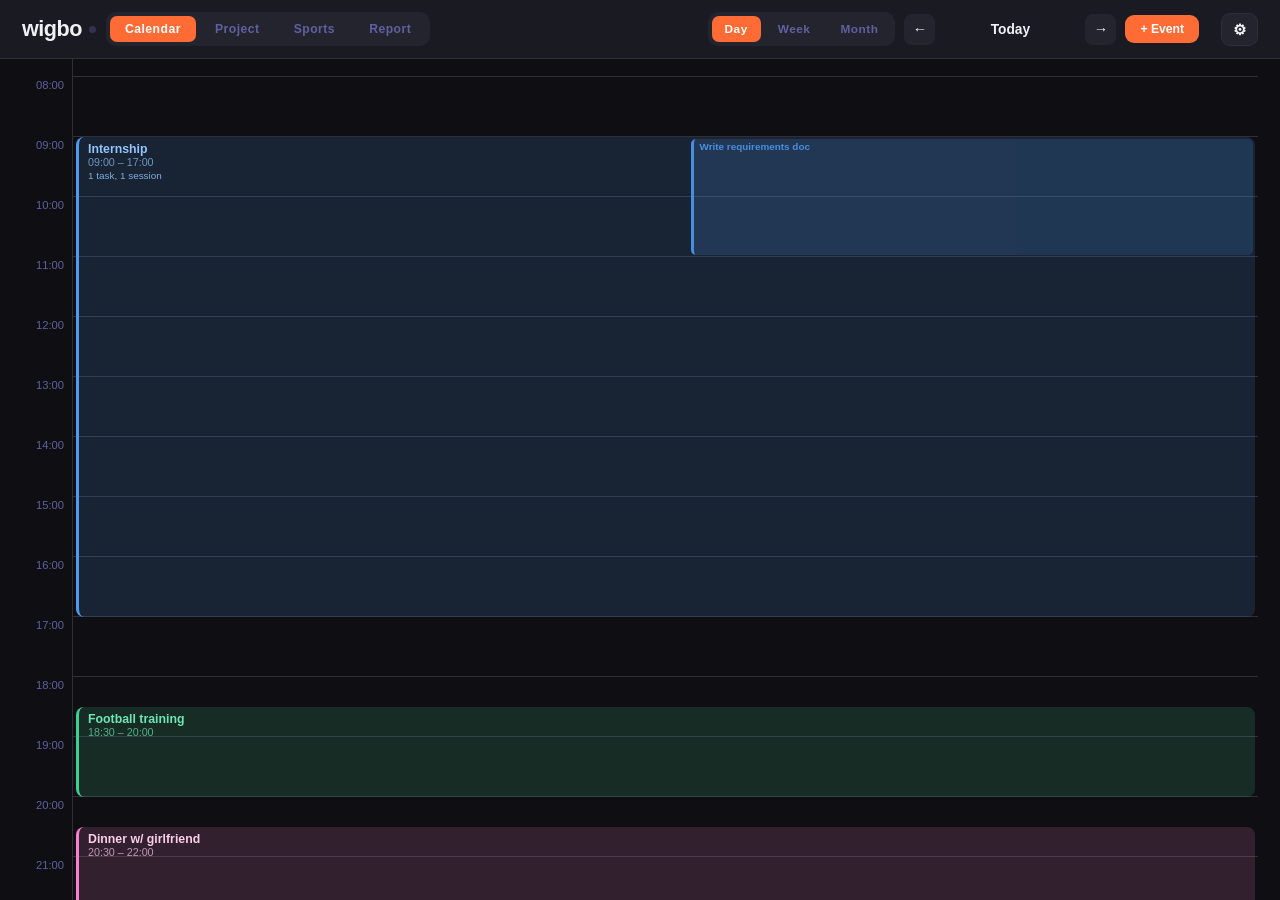
==== commit bf2cc122: "Update index.html try 2 at fixing the dead pages" ====
--- a/index.html
+++ b/index.html
@@ -1176,7 +1176,7 @@
         chip.className='meeting-chip';
         chip.style.cssText=`top:${((cSm-ev.sm)/60)*60+2}px;height:${Math.max(((cEm-cSm)/60)*60-4,16)}px;left:2px;width:48%;`;
         chip.textContent='☎ '+m.title;
-        chip.title = `${m.title} · ${m.startTime}–${m.endTime}${m.notes ? '\n' + m.notes : ''}`; 
+        chip.title = `${m.title} · ${m.startTime}–${m.endTime}${m.notes ? '\n' + m.notes : ''}`;
         chip.addEventListener('click',e=>{e.stopPropagation();openMeetingModal(m.id,ds);});
         el.appendChild(chip);
       });
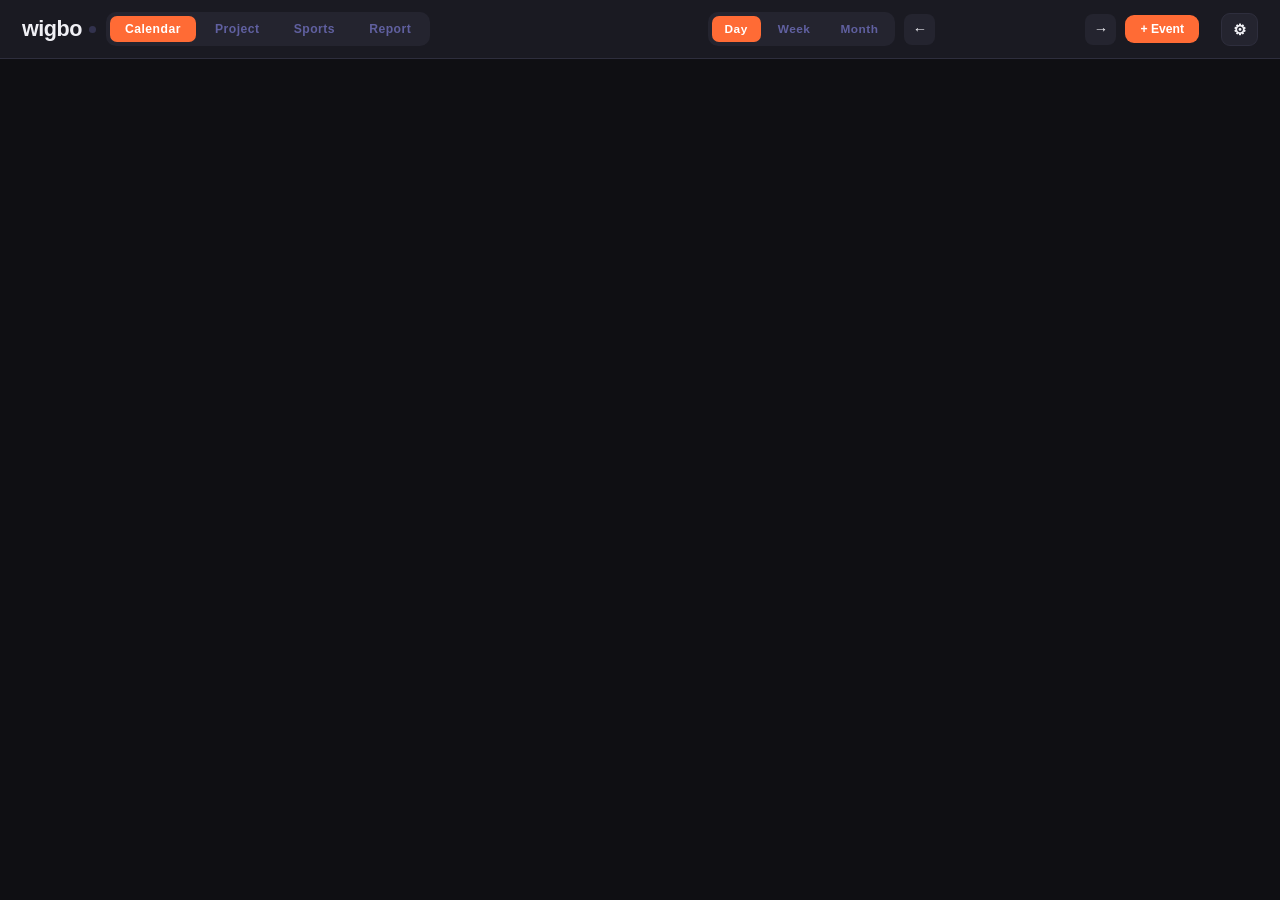
==== commit 43b90243: "Update index.html" ====
--- a/index.html
+++ b/index.html
@@ -2792,7 +2792,79 @@
 });
 
 // INIT
-showPage('calendar');
+window.addEventListener('DOMContentLoaded', function(){
+  initApp();
+});
+
+function initApp(){
+  // Load data from localStorage
+  loadFromStorage();
+  
+  // Seed data if first time
+  if(!get('pl3_seeded')){
+    seedData();
+  }
+  
+  // Attach all event listeners
+  attachEventListeners();
+  
+  // Initial render
+  render();
+  showPage('calendar');
+  renderCalendar();
+}
+
+function attachEventListeners(){
+  // Page tabs
+  document.querySelectorAll('.page-tab').forEach(btn=>{
+    btn.addEventListener('click',function(){
+      const page=this.dataset.page;
+      if(page)showPage(page);
+    });
+  });
+  
+  // View tabs
+  document.querySelectorAll('.view-tab').forEach(btn=>{
+    btn.addEventListener('click',function(){
+      const view=this.dataset.view;
+      if(view)setView(view);
+    });
+  });
+  
+  // Nav arrows
+  const prevBtn=document.getElementById('nav-prev');
+  const nextBtn=document.getElementById('nav-next');
+  if(prevBtn)prevBtn.addEventListener('click',()=>changeMonth(-1));
+  if(nextBtn)nextBtn.addEventListener('click',()=>changeMonth(1));
+  
+  // Settings
+  const settingsBtn=document.getElementById('settings-btn');
+  if(settingsBtn)settingsBtn.addEventListener('click',()=>toggleSettings());
+  
+  // Buttons
+  document.getElementById('btn-new-event')?.addEventListener('click',()=>showNewEventModal());
+  document.getElementById('btn-sync-push')?.addEventListener('click',()=>syncSave(true));
+  document.getElementById('btn-sync-pull')?.addEventListener('click',()=>syncLoad(true));
+  document.getElementById('btn-export')?.addEventListener('click',exportData);
+  document.getElementById('import-file')?.addEventListener('change',importData);
+  
+  // Gantt buttons
+  document.getElementById('btn-add-phase')?.addEventListener('click',()=>showNewPhaseModal());
+}
+
+function loadFromStorage(){
+  events=get('pl3_events')||[];
+  phases=get('pl3_phases')||[];
+  tasks=get('pl3_tasks')||[];
+  sessions=get('pl3_sessions')||[];
+  subtasks=get('pl3_subtasks')||[];
+  sports=get('pl3_sports')||[];
+  goals=get('pl3_goals')||[];
+  workouts=get('pl3_workouts')||[];
+  races=get('pl3_races')||[];
+  meetings=get('pl3_meetings')||[];
+  weeklyReviews=get('pl3_reviews')||[];
+}
 </script>
 </body>
 </html>
